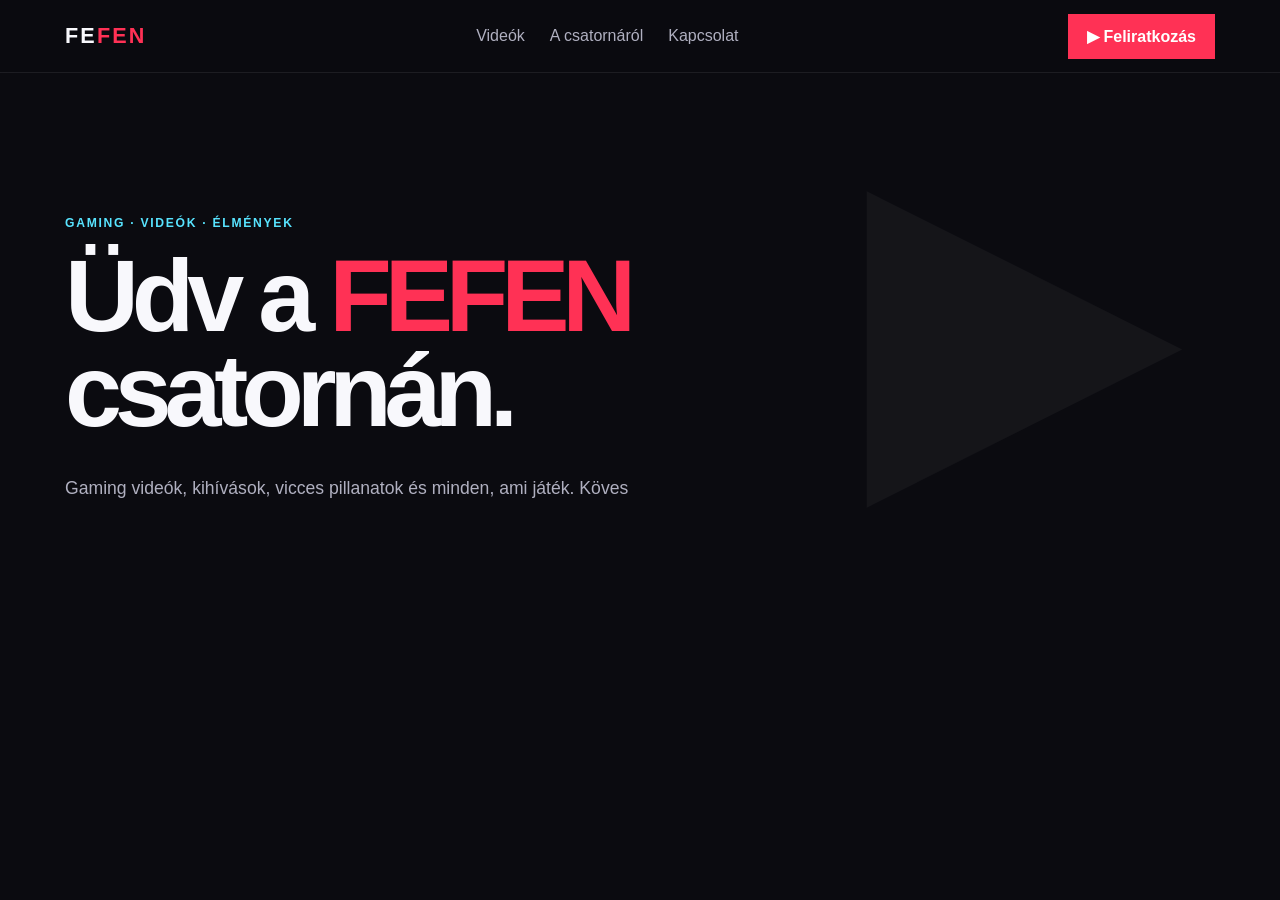
==== index.html @ 71ffd77b "Update index.html" ====
<!doctype html>
<html lang="hu">
<head>
  <meta charset="utf-8">
  <meta name="viewport" content="width=device-width, initial-scale=1">
  <title>FEFEX | Gaming csatorna</title>

  <style>
    :root {
      --bg: #0b0b10;
      --card: #15151e;
      --white: #f8f8fc;
      --muted: #b0b0c0;
      --red: #ff3155;
      --cyan: #58e4ff;
    }

    * { box-sizing: border-box; }
    html { scroll-behavior: smooth; }

    body {
      margin: 0;
      background: var(--bg);
      color: var(--white);
      font-family: Arial, Helvetica, sans-serif;
    }

    a {
      color: inherit;
      text-decoration: none;
    }

    .wrap {
      width: min(1150px, calc(100% - 40px));
      margin: auto;
    }

    header {
      position: sticky;
      top: 0;
      z-index: 10;
      background: rgba(11, 11, 16, 0.9);
      backdrop-filter: blur(12px);
      border-bottom: 1px solid rgba(255,255,255,.08);
    }

    .nav {
      height: 72px;
      display: flex;
      align-items: center;
      justify-content: space-between;
      gap: 25px;
    }

    .logo {
      font-size: 1.35rem;
      font-weight: 900;
      letter-spacing: .1em;
    }

    .logo span { color: var(--red); }

    nav {
      display: flex;
      gap: 25px;
      color: var(--muted);
    }

    nav a:hover { color: white; }

    .btn {
      display: inline-flex;
      justify-content: center;
      align-items: center;
      gap: 8px;
      padding: 12px 18px;
      background: var(--red);
      border: 1px solid var(--red);
      color: white;
      font-weight: bold;
      transition: .2s;
    }

    .btn:hover {
      transform: translateY(-2px);
      background: #ff5975;
    }

    .btn.outline {
      background: transparent;
      border-color: rgba(255,255,255,.25);
    }

    .btn.outline:hover { border-color: var(--cyan); }

    .hero {
      min-height: 590px;
      display: grid;
      align-content: center;
      position: relative;
      overflow: hidden;
    }

    .hero::before {
      content: "▶";
      position: absolute;
      right: 5%;
      top: 5%;
      color: rgba(255,255,255,.04);
      font-size: min(35vw, 380px);
      font-weight: bold;
      z-index: -1;
    }

    .tag {
      color: var(--cyan);
      font-weight: bold;
      font-size: .76rem;
      letter-spacing: .14em;
      text-transform: uppercase;
    }

    h1 {
      max-width: 800px;
      margin: 18px 0;
      font-size: clamp(3.2rem, 8vw, 6.5rem);
      line-height: .93;
      letter-spacing: -.07em;
    }

    h1 span { color: var(--red); }

    .lead {
      max-width: 580px;
      color: var(--muted);
      font-size: 1.1rem;
      line-height: 1.6;
    }

    .actions {
      display: flex;
      flex-wrap: wrap;
      gap: 12px;
      margin-top: 28px;
    }

    .stats {
      display: flex;
      gap: 30px;
      margin-top: 55px;
      color: var(--muted);
      font-size: .85rem;
    }

    .stats b {
      display: block;
      color: white;
      font-size: 1.3rem;
    }

    section { padding: 85px 0; }

    .title-row {
      display: flex;
      align-items: end;
      justify-content: space-between;
      gap: 20px;
      margin-bottom: 28px;
    }

    h2 {
      margin: 0;
      font-size: clamp(2rem, 4vw, 3.2rem);
      letter-spacing: -.06em;
      line-height: 1;
    }

    .more {
      color: var(--cyan);
      font-weight: bold;
      white-space: nowrap;
    }

    .featured {
      display: grid;
      grid-template-columns: 1.3fr .7fr;
      background: var(--card);
      border: 1px solid rgba(255,255,255,.1);
    }

    .cover {
      min-height: 330px;
      display: grid;
      place-items: center;
      background: linear-gradient(135deg, #153b56, #48205b 55%, #df3458);
    }

    .play {
      width: 78px;
      height: 78px;
      display: grid;
      place-items: center;
      border-radius: 50%;
      background: var(--red);
      font-size: 1.4rem;
      padding-left: 4px;
      box-shadow: 0 0 35px rgba(255,49,85,.7);
    }

    .featured-text {
      padding: 45px;
      display: flex;
      flex-direction: column;
      justify-content: center;
    }

    .episode {
      color: var(--cyan);
      font-size: .75rem;
      font-weight: bold;
      letter-spacing: .12em;
      text-transform: uppercase;
    }

    .featured h3 {
      margin: 12px 0;
      font-size: 2rem;
      line-height: 1.1;
    }

    .featured p {
      color: var(--muted);
      margin: 0 0 24px;
      line-height: 1.6;
    }

    .videos {
      display: grid;
      grid-template-columns: repeat(3, 1fr);
      gap: 18px;
    }

    .video {
      transition: .2s;
    }

    .video:hover {
      transform: translateY(-5px);
    }

    .thumb {
      height: 180px;
      display: grid;
      place-items: center;
      position: relative;
      font-size: 1.5rem;
      background: linear-gradient(135deg, #008fa5, #283a89 55%, #0a1123);
    }

    .thumb.two {
      background: linear-gradient(135deg, #ef9f18, #c43e35 55%, #37112c);
    }

    .thumb.three {
      background: linear-gradient(135deg, #6c44c7, #e14e9a 55%, #f1ab45);
    }

    .duration {
      position: absolute;
      right: 9px;
      bottom: 9px;
      padding: 3px 6px;
      background: rgba(0,0,0,.8);
      font-size: .75rem;
      font-weight: bold;
    }

    .video h3 {
      margin: 12px 0 4px;
      font-size: 1.05rem;
      line-height: 1.3;
    }

    .video p {
      margin: 0;
      color: var(--muted);
      font-size: .85rem;
    }

    .about {
      display: grid;
      grid-template-columns: 1fr 1fr;
      gap: 50px;
      align-items: center;
      padding: 70px;
      background: linear-gradient(120deg, #171723, #21182c);
      border: 1px solid rgba(255,255,255,.1);
    }

    .about p {
      color: var(--muted);
      font-size: 1.05rem;
      line-height: 1.7;
    }

    .socials {
      display: flex;
      flex-wrap: wrap;
      gap: 10px;
      margin-top: 20px;
    }

    .social {
      padding: 10px 13px;
      border: 1px solid rgba(255,255,255,.2);
      font-weight: bold;
      font-size: .9rem;
    }

    .social:hover {
      border-color: var(--cyan);
      color: var(--cyan);
    }

    footer {
      padding: 25px 0;
      color: var(--muted);
      border-top: 1px solid rgba(255,255,255,.08);
      font-size: .85rem;
    }

    .foot {
      display: flex;
      justify-content: space-between;
    }

    @media (max-width: 720px) {
      .wrap { width: min(100% - 30px, 1150px); }
      nav { display: none; }
      .featured, .about { grid-template-columns: 1fr; }
      .videos { grid-template-columns: 1fr; }
      .about { padding: 30px; gap: 25px; }
      .featured-text { padding: 28px; }
      .cover { min-height: 230px; }
      .thumb { height: 210px; }
      .stats { gap: 17px; }
      .foot { flex-direction: column; gap: 8px; }
    }
  </style>
</head>

<body>
  <header>
    <div class="wrap nav">
      <a class="logo" href="#">FE<span>FEN</span></a>

      <nav>
        <a href="#videok">Videók</a>
        <a href="#rolam">A csatornáról</a>
        <a href="#kapcsolat">Kapcsolat</a>
      </nav>

      <a class="btn" href="IDE_JÖN_A_YOUTUBE_LINKED" target="_blank">
        ▶ Feliratkozás
      </a>
    </div>
  </header>

  <main>
    <section class="wrap hero">
      <div class="tag">Gaming · Videók · Élmények</div>

      <h1>Üdv a <span>FEFEN</span> csatornán.</h1>

      <p class="lead">
        Gaming videók, kihívások, vicces pillanatok és minden, ami játék.
        Köves
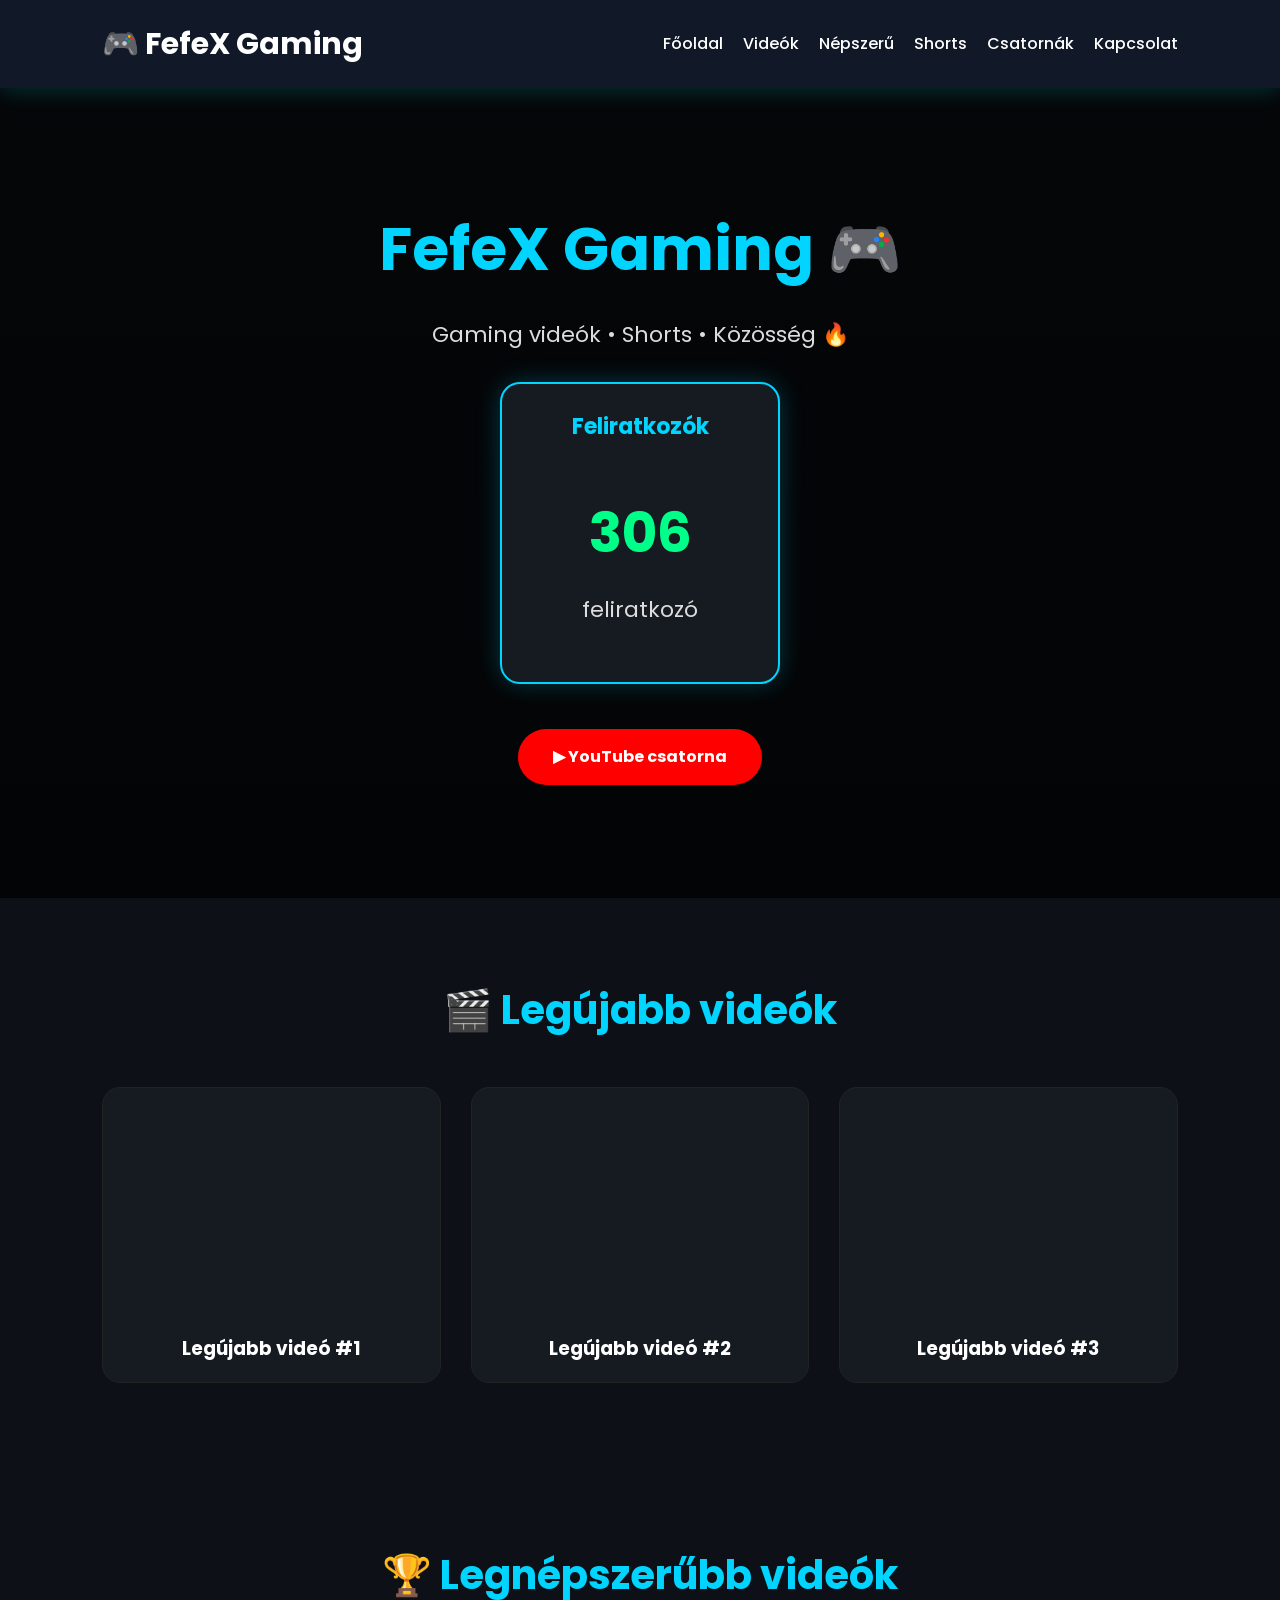
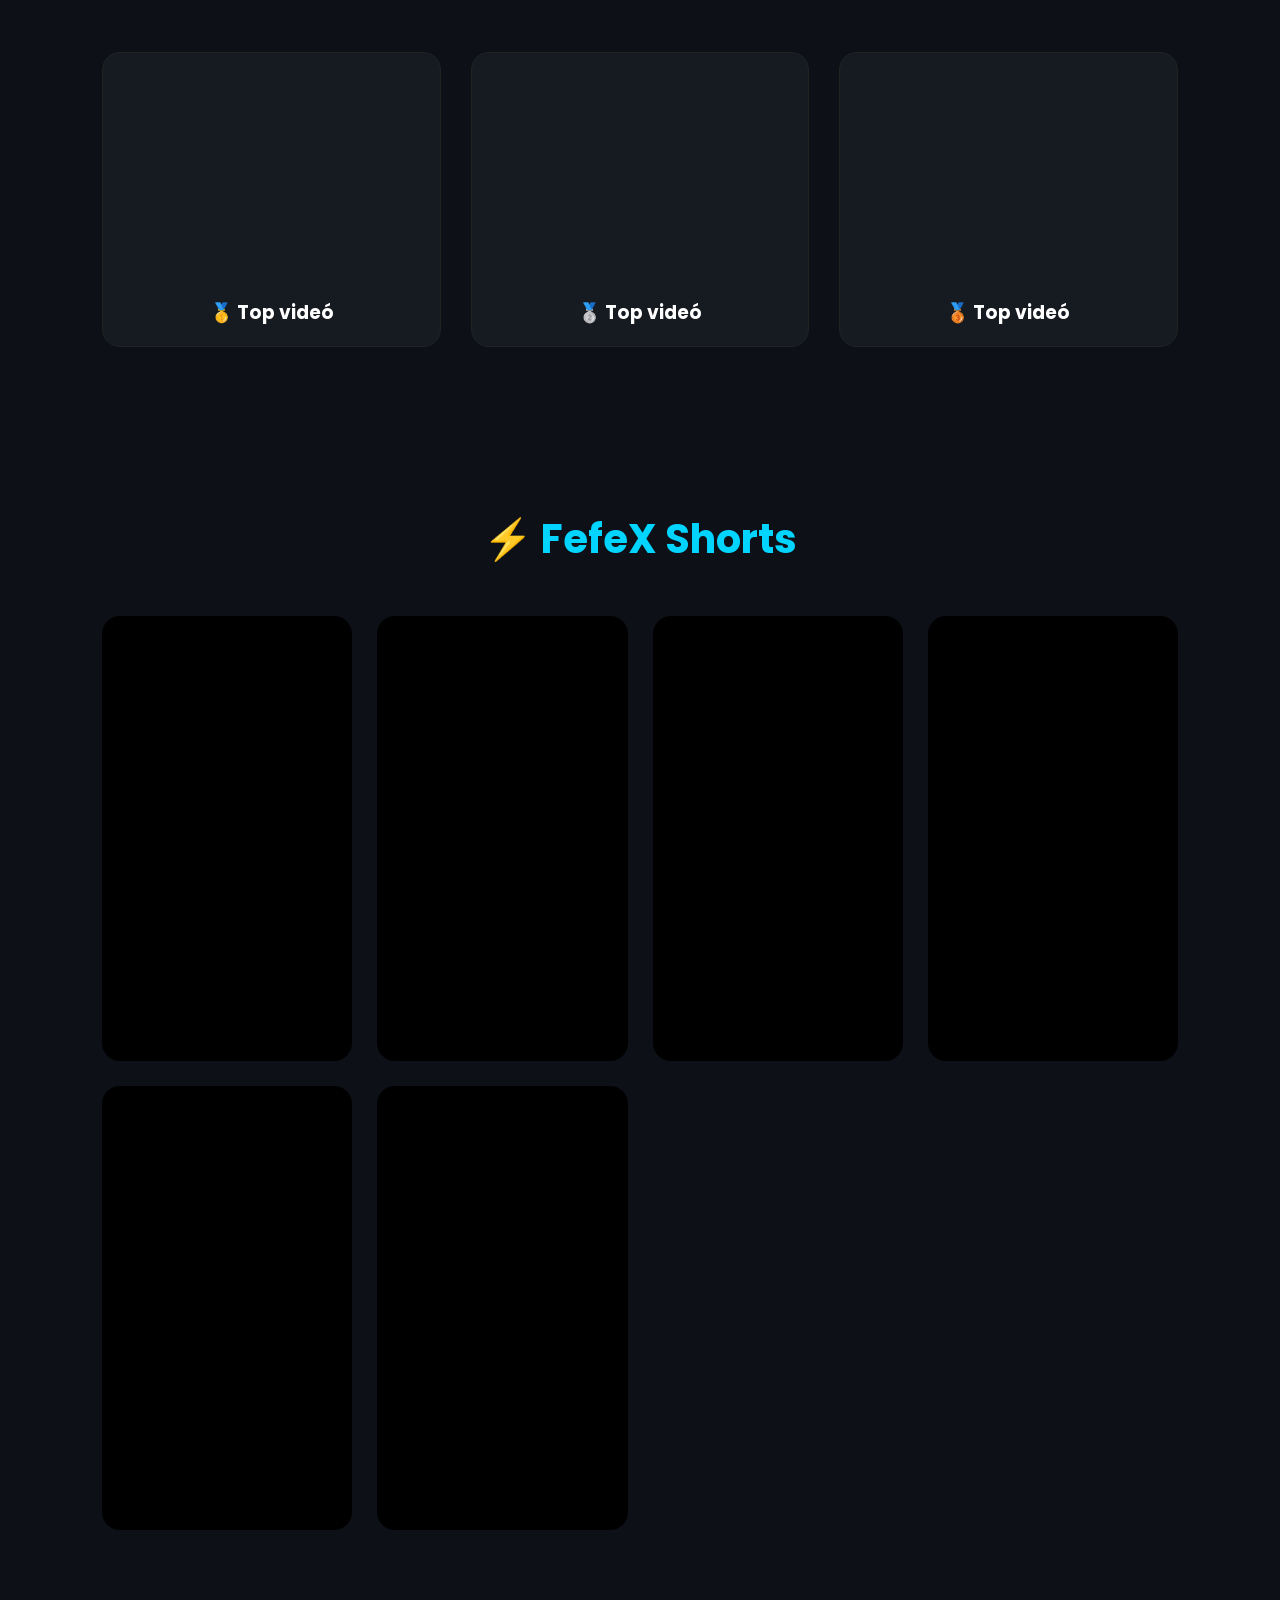
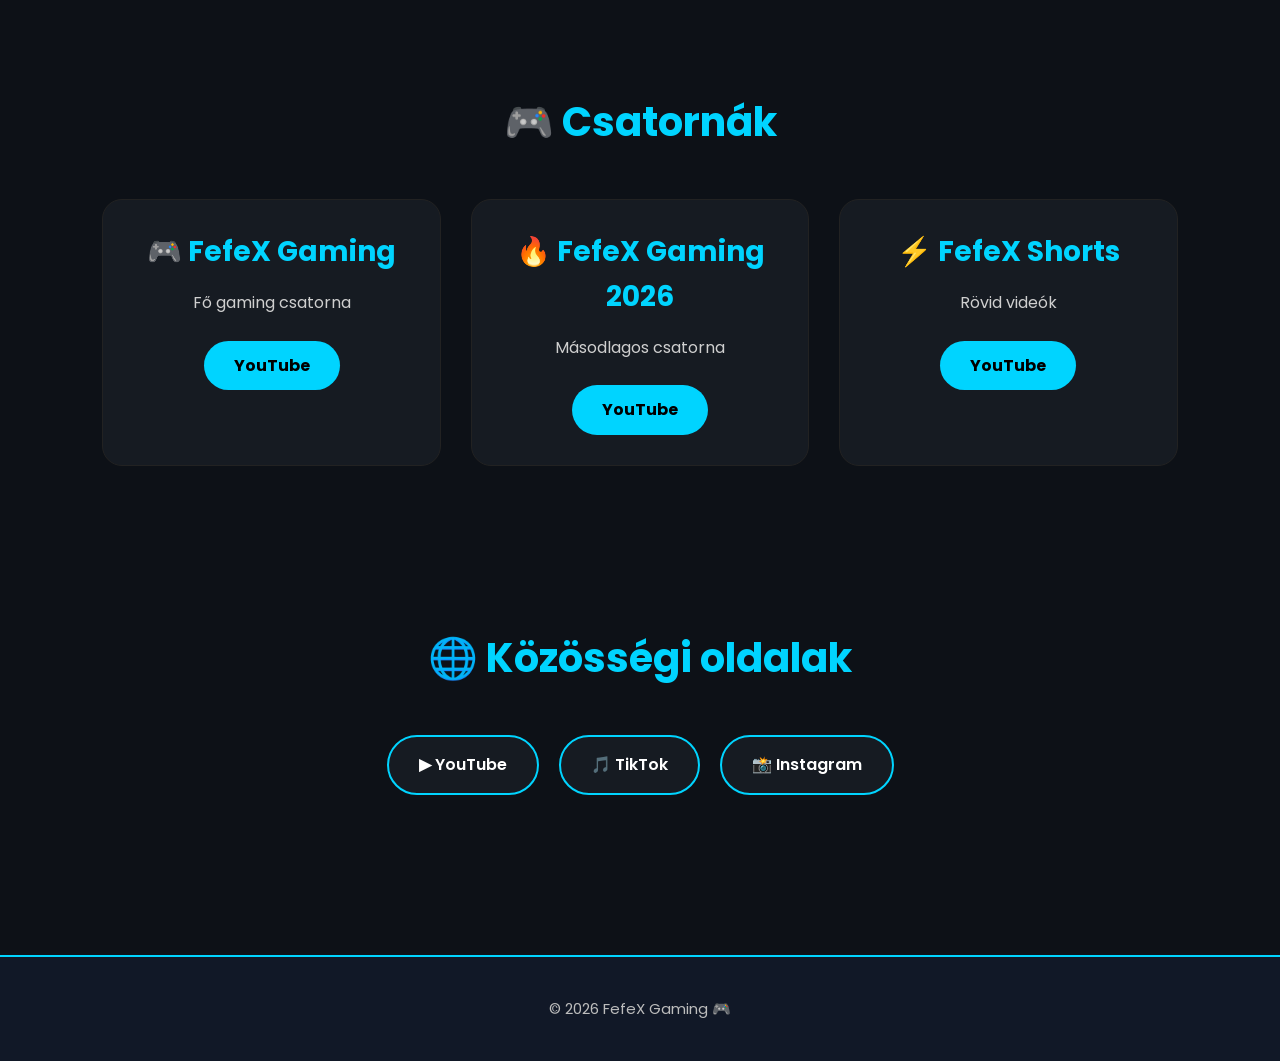
==== commit 3656a228: "Update index.html" ====
--- a/index.html
+++ b/index.html
@@ -1,377 +1,359 @@
-<!doctype html>
+<!DOCTYPE html>
 <html lang="hu">
+
 <head>
-  <meta charset="utf-8">
-  <meta name="viewport" content="width=device-width, initial-scale=1">
-  <title>FEFEX | Gaming csatorna</title>
-
-  <style>
-    :root {
-      --bg: #0b0b10;
-      --card: #15151e;
-      --white: #f8f8fc;
-      --muted: #b0b0c0;
-      --red: #ff3155;
-      --cyan: #58e4ff;
-    }
-
-    * { box-sizing: border-box; }
-    html { scroll-behavior: smooth; }
-
-    body {
-      margin: 0;
-      background: var(--bg);
-      color: var(--white);
-      font-family: Arial, Helvetica, sans-serif;
-    }
-
-    a {
-      color: inherit;
-      text-decoration: none;
-    }
-
-    .wrap {
-      width: min(1150px, calc(100% - 40px));
-      margin: auto;
-    }
-
-    header {
-      position: sticky;
-      top: 0;
-      z-index: 10;
-      background: rgba(11, 11, 16, 0.9);
-      backdrop-filter: blur(12px);
-      border-bottom: 1px solid rgba(255,255,255,.08);
-    }
-
-    .nav {
-      height: 72px;
-      display: flex;
-      align-items: center;
-      justify-content: space-between;
-      gap: 25px;
-    }
-
-    .logo {
-      font-size: 1.35rem;
-      font-weight: 900;
-      letter-spacing: .1em;
-    }
-
-    .logo span { color: var(--red); }
-
-    nav {
-      display: flex;
-      gap: 25px;
-      color: var(--muted);
-    }
-
-    nav a:hover { color: white; }
-
-    .btn {
-      display: inline-flex;
-      justify-content: center;
-      align-items: center;
-      gap: 8px;
-      padding: 12px 18px;
-      background: var(--red);
-      border: 1px solid var(--red);
-      color: white;
-      font-weight: bold;
-      transition: .2s;
-    }
-
-    .btn:hover {
-      transform: translateY(-2px);
-      background: #ff5975;
-    }
-
-    .btn.outline {
-      background: transparent;
-      border-color: rgba(255,255,255,.25);
-    }
-
-    .btn.outline:hover { border-color: var(--cyan); }
-
-    .hero {
-      min-height: 590px;
-      display: grid;
-      align-content: center;
-      position: relative;
-      overflow: hidden;
-    }
-
-    .hero::before {
-      content: "▶";
-      position: absolute;
-      right: 5%;
-      top: 5%;
-      color: rgba(255,255,255,.04);
-      font-size: min(35vw, 380px);
-      font-weight: bold;
-      z-index: -1;
-    }
-
-    .tag {
-      color: var(--cyan);
-      font-weight: bold;
-      font-size: .76rem;
-      letter-spacing: .14em;
-      text-transform: uppercase;
-    }
-
-    h1 {
-      max-width: 800px;
-      margin: 18px 0;
-      font-size: clamp(3.2rem, 8vw, 6.5rem);
-      line-height: .93;
-      letter-spacing: -.07em;
-    }
-
-    h1 span { color: var(--red); }
-
-    .lead {
-      max-width: 580px;
-      color: var(--muted);
-      font-size: 1.1rem;
-      line-height: 1.6;
-    }
-
-    .actions {
-      display: flex;
-      flex-wrap: wrap;
-      gap: 12px;
-      margin-top: 28px;
-    }
-
-    .stats {
-      display: flex;
-      gap: 30px;
-      margin-top: 55px;
-      color: var(--muted);
-      font-size: .85rem;
-    }
-
-    .stats b {
-      display: block;
-      color: white;
-      font-size: 1.3rem;
-    }
-
-    section { padding: 85px 0; }
-
-    .title-row {
-      display: flex;
-      align-items: end;
-      justify-content: space-between;
-      gap: 20px;
-      margin-bottom: 28px;
-    }
-
-    h2 {
-      margin: 0;
-      font-size: clamp(2rem, 4vw, 3.2rem);
-      letter-spacing: -.06em;
-      line-height: 1;
-    }
-
-    .more {
-      color: var(--cyan);
-      font-weight: bold;
-      white-space: nowrap;
-    }
-
-    .featured {
-      display: grid;
-      grid-template-columns: 1.3fr .7fr;
-      background: var(--card);
-      border: 1px solid rgba(255,255,255,.1);
-    }
-
-    .cover {
-      min-height: 330px;
-      display: grid;
-      place-items: center;
-      background: linear-gradient(135deg, #153b56, #48205b 55%, #df3458);
-    }
-
-    .play {
-      width: 78px;
-      height: 78px;
-      display: grid;
-      place-items: center;
-      border-radius: 50%;
-      background: var(--red);
-      font-size: 1.4rem;
-      padding-left: 4px;
-      box-shadow: 0 0 35px rgba(255,49,85,.7);
-    }
-
-    .featured-text {
-      padding: 45px;
-      display: flex;
-      flex-direction: column;
-      justify-content: center;
-    }
-
-    .episode {
-      color: var(--cyan);
-      font-size: .75rem;
-      font-weight: bold;
-      letter-spacing: .12em;
-      text-transform: uppercase;
-    }
-
-    .featured h3 {
-      margin: 12px 0;
-      font-size: 2rem;
-      line-height: 1.1;
-    }
-
-    .featured p {
-      color: var(--muted);
-      margin: 0 0 24px;
-      line-height: 1.6;
-    }
-
-    .videos {
-      display: grid;
-      grid-template-columns: repeat(3, 1fr);
-      gap: 18px;
-    }
-
-    .video {
-      transition: .2s;
-    }
-
-    .video:hover {
-      transform: translateY(-5px);
-    }
-
-    .thumb {
-      height: 180px;
-      display: grid;
-      place-items: center;
-      position: relative;
-      font-size: 1.5rem;
-      background: linear-gradient(135deg, #008fa5, #283a89 55%, #0a1123);
-    }
-
-    .thumb.two {
-      background: linear-gradient(135deg, #ef9f18, #c43e35 55%, #37112c);
-    }
-
-    .thumb.three {
-      background: linear-gradient(135deg, #6c44c7, #e14e9a 55%, #f1ab45);
-    }
-
-    .duration {
-      position: absolute;
-      right: 9px;
-      bottom: 9px;
-      padding: 3px 6px;
-      background: rgba(0,0,0,.8);
-      font-size: .75rem;
-      font-weight: bold;
-    }
-
-    .video h3 {
-      margin: 12px 0 4px;
-      font-size: 1.05rem;
-      line-height: 1.3;
-    }
-
-    .video p {
-      margin: 0;
-      color: var(--muted);
-      font-size: .85rem;
-    }
-
-    .about {
-      display: grid;
-      grid-template-columns: 1fr 1fr;
-      gap: 50px;
-      align-items: center;
-      padding: 70px;
-      background: linear-gradient(120deg, #171723, #21182c);
-      border: 1px solid rgba(255,255,255,.1);
-    }
-
-    .about p {
-      color: var(--muted);
-      font-size: 1.05rem;
-      line-height: 1.7;
-    }
-
-    .socials {
-      display: flex;
-      flex-wrap: wrap;
-      gap: 10px;
-      margin-top: 20px;
-    }
-
-    .social {
-      padding: 10px 13px;
-      border: 1px solid rgba(255,255,255,.2);
-      font-weight: bold;
-      font-size: .9rem;
-    }
-
-    .social:hover {
-      border-color: var(--cyan);
-      color: var(--cyan);
-    }
-
-    footer {
-      padding: 25px 0;
-      color: var(--muted);
-      border-top: 1px solid rgba(255,255,255,.08);
-      font-size: .85rem;
-    }
-
-    .foot {
-      display: flex;
-      justify-content: space-between;
-    }
-
-    @media (max-width: 720px) {
-      .wrap { width: min(100% - 30px, 1150px); }
-      nav { display: none; }
-      .featured, .about { grid-template-columns: 1fr; }
-      .videos { grid-template-columns: 1fr; }
-      .about { padding: 30px; gap: 25px; }
-      .featured-text { padding: 28px; }
-      .cover { min-height: 230px; }
-      .thumb { height: 210px; }
-      .stats { gap: 17px; }
-      .foot { flex-direction: column; gap: 8px; }
-    }
-  </style>
+
+<meta charset="UTF-8">
+<meta name="viewport" content="width=device-width, initial-scale=1.0">
+
+<title>FefeX Gaming 🎮</title>
+
+<link rel="stylesheet" href="style.css">
+
+<link href="https://fonts.googleapis.com/css2?family=Poppins:wght@300;500;700&display=swap" rel="stylesheet">
+
 </head>
 
+
 <body>
-  <header>
-    <div class="wrap nav">
-      <a class="logo" href="#">FE<span>FEN</span></a>
-
-      <nav>
-        <a href="#videok">Videók</a>
-        <a href="#rolam">A csatornáról</a>
-        <a href="#kapcsolat">Kapcsolat</a>
-      </nav>
-
-      <a class="btn" href="IDE_JÖN_A_YOUTUBE_LINKED" target="_blank">
-        ▶ Feliratkozás
-      </a>
-    </div>
-  </header>
-
-  <main>
-    <section class="wrap hero">
-      <div class="tag">Gaming · Videók · Élmények</div>
-
-      <h1>Üdv a <span>FEFEN</span> csatornán.</h1>
-
-      <p class="lead">
-        Gaming videók, kihívások, vicces pillanatok és minden, ami játék.
-        Köves
+
+
+<header>
+
+<div class="logo">
+🎮 <span>FefeX Gaming</span>
+</div>
+
+
+<nav>
+<a href="#home">Főoldal</a>
+<a href="#latest">Videók</a>
+<a href="#popular">Népszerű</a>
+<a href="#shorts">Shorts</a>
+<a href="#channels">Csatornák</a>
+<a href="#social">Kapcsolat</a>
+</nav>
+
+
+</header>
+
+
+
+
+
+<section class="hero" id="home">
+
+
+<div class="hero-text">
+
+
+<h1>
+FefeX Gaming 🎮
+</h1>
+
+
+<p>
+Gaming videók • Shorts • Közösség 🔥
+</p>
+
+
+
+<div class="subscriber-box">
+
+<h2>Feliratkozók</h2>
+
+<div id="subs">
+306
+</div>
+
+<p>feliratkozó</p>
+
+</div>
+
+
+
+
+<a class="youtube-btn"
+href="https://www.youtube.com/@IgaziFefeX"
+target="_blank">
+
+▶ YouTube csatorna
+
+</a>
+
+
+</div>
+
+
+</section>
+
+
+
+
+
+
+
+
+<section id="latest">
+
+
+<h2>🎬 Legújabb videók</h2>
+
+
+<div class="video-grid">
+
+
+
+<div class="video-card">
+
+<iframe src="https://www.youtube.com/embed/qqLNdh8GU74"></iframe>
+
+<h3>Legújabb videó #1</h3>
+
+</div>
+
+
+
+
+<div class="video-card">
+
+<iframe src="https://www.youtube.com/embed/PXT6gbVlDP0"></iframe>
+
+<h3>Legújabb videó #2</h3>
+
+</div>
+
+
+
+
+<div class="video-card">
+
+<iframe src="https://www.youtube.com/embed/x1f4SQ5ze0g"></iframe>
+
+<h3>Legújabb videó #3</h3>
+
+</div>
+
+
+
+</div>
+
+
+</section>
+
+
+
+
+
+
+
+
+<section id="popular">
+
+
+<h2>🏆 Legnépszerűbb videók</h2>
+
+
+<div class="video-grid">
+
+
+
+<div class="video-card">
+
+<iframe src="https://www.youtube.com/embed/p-7he6DOw5U"></iframe>
+
+<h3>🥇 Top videó</h3>
+
+</div>
+
+
+
+<div class="video-card">
+
+<iframe src="https://www.youtube.com/embed/x78KOXLrz4A"></iframe>
+
+<h3>🥈 Top videó</h3>
+
+</div>
+
+
+
+<div class="video-card">
+
+<iframe src="https://www.youtube.com/embed/h3MewBkPAMc"></iframe>
+
+<h3>🥉 Top videó</h3>
+
+</div>
+
+
+</div>
+
+
+</section>
+
+
+
+
+
+
+
+
+<section id="shorts">
+
+
+<h2>⚡ FefeX Shorts</h2>
+
+
+<div class="shorts-grid">
+
+
+<iframe src="https://www.youtube.com/embed/BtOW0zSklF0"></iframe>
+
+<iframe src="https://www.youtube.com/embed/3Ee7GodIiMM"></iframe>
+
+<iframe src="https://www.youtube.com/embed/OxsMJ3ml30U"></iframe>
+
+<iframe src="https://www.youtube.com/embed/rl83DnK2_Jk"></iframe>
+
+<iframe src="https://www.youtube.com/embed/vAubNtDC7rs"></iframe>
+
+<iframe src="https://www.youtube.com/embed/HcX0xgUWml0"></iframe>
+
+
+</div>
+
+
+</section>
+
+
+
+
+
+
+
+
+<section id="channels">
+
+
+<h2>🎮 Csatornák</h2>
+
+
+<div class="channel-grid">
+
+
+
+<div class="channel-card">
+
+<h3>🎮 FefeX Gaming</h3>
+
+<p>
+Fő gaming csatorna
+</p>
+
+<a href="https://www.youtube.com/@IgaziFefeX">
+YouTube
+</a>
+
+</div>
+
+
+
+
+
+<div class="channel-card">
+
+<h3>🔥 FefeX Gaming 2026</h3>
+
+<p>
+Másodlagos csatorna
+</p>
+
+<a href="https://www.youtube.com/@IgaziFefeX2026">
+YouTube
+</a>
+
+</div>
+
+
+
+
+
+<div class="channel-card">
+
+<h3>⚡ FefeX Shorts</h3>
+
+<p>
+Rövid videók
+</p>
+
+<a href="https://www.youtube.com/@FefeXShorts">
+YouTube
+</a>
+
+</div>
+
+
+
+</div>
+
+
+</section>
+
+
+
+
+
+
+
+
+<section id="social">
+
+
+<h2>🌐 Közösségi oldalak</h2>
+
+
+<div class="social-buttons">
+
+
+<a href="https://www.youtube.com/@IgaziFefeX">
+▶ YouTube
+</a>
+
+
+<a href="https://www.tiktok.com/@fefexgaming2023">
+🎵 TikTok
+</a>
+
+
+<a href="https://www.instagram.com/fefex2026_/">
+📸 Instagram
+</a>
+
+
+
+</div>
+
+
+</section>
+
+
+
+
+
+
+
+
+<footer>
+
+<p>
+© 2026 FefeX Gaming 🎮
+</p>
+
+</footer>
+
+
+<script src="script.js"></script>
+</body>
+
+</html>
--- a/style.css
+++ b/style.css
@@ -0,0 +1,482 @@
+/* =========================
+   FEFEX GAMING STYLE.CSS
+   1. RÉSZ
+========================= */
+
+*{
+    margin:0;
+    padding:0;
+    box-sizing:border-box;
+}
+
+html{
+    scroll-behavior:smooth;
+}
+
+body{
+    font-family:'Poppins',sans-serif;
+    background:#0d1117;
+    color:#fff;
+    line-height:1.6;
+}
+
+/* HEADER */
+
+header{
+    position:sticky;
+    top:0;
+    width:100%;
+    background:#111827;
+    display:flex;
+    justify-content:space-between;
+    align-items:center;
+    padding:20px 8%;
+    z-index:1000;
+    box-shadow:0 5px 20px rgba(0,255,255,.15);
+}
+
+.logo{
+    font-size:30px;
+    font-weight:700;
+    color:#00d4ff;
+}
+
+.logo span{
+    color:#fff;
+}
+
+nav{
+    display:flex;
+    gap:20px;
+}
+
+nav a{
+    color:white;
+    text-decoration:none;
+    font-weight:500;
+    transition:.3s;
+}
+
+nav a:hover{
+    color:#00d4ff;
+}
+
+/* HERO */
+
+.hero{
+    min-height:90vh;
+    display:flex;
+    justify-content:center;
+    align-items:center;
+    text-align:center;
+    padding:50px 20px;
+    background:linear-gradient(rgba(0,0,0,.65),rgba(0,0,0,.75)),
+    url("https://images.unsplash.com/photo-1542751371-adc38448a05e?auto=format&fit=crop&w=1600&q=80");
+    background-size:cover;
+    background-position:center;
+}
+
+.hero h1{
+    font-size:60px;
+    margin-bottom:20px;
+    color:#00d4ff;
+}
+
+.hero p{
+    font-size:22px;
+    color:#ddd;
+    margin-bottom:30px;
+}
+
+/* FELIRATKOZÓ DOBOZ */
+
+.subscriber-box{
+    width:280px;
+    margin:25px auto;
+    padding:25px;
+    background:#161b22;
+    border-radius:20px;
+    border:2px solid #00d4ff;
+    box-shadow:0 0 25px rgba(0,212,255,.25);
+}
+
+.subscriber-box h2{
+    font-size:22px;
+}
+
+#subs{
+    font-size:55px;
+    color:#00ff88;
+    font-weight:bold;
+    margin:15px 0;
+}
+
+.subscriber-box small{
+    color:#999;
+}
+
+/* GOMB */
+
+.youtube-btn{
+    display:inline-block;
+    margin-top:20px;
+    padding:15px 35px;
+    background:#ff0000;
+    color:white;
+    border-radius:50px;
+    text-decoration:none;
+    font-weight:bold;
+    transition:.3s;
+}
+
+.youtube-btn:hover{
+    transform:translateY(-4px);
+    box-shadow:0 10px 25px rgba(255,0,0,.35);
+}
+
+/* CÍMEK */
+
+section{
+    padding:80px 8%;
+}
+
+section h2{
+    text-align:center;
+    font-size:40px;
+    margin-bottom:45px;
+    color:#00d4ff;
+} /* =========================
+   VIDEÓK
+========================= */
+
+.video-grid{
+    display:grid;
+    grid-template-columns:repeat(auto-fit,minmax(320px,1fr));
+    gap:30px;
+}
+
+.video-card{
+    background:#161b22;
+    border-radius:18px;
+    overflow:hidden;
+    transition:.35s;
+    border:1px solid #222;
+}
+
+.video-card:hover{
+    transform:translateY(-10px);
+    box-shadow:0 15px 35px rgba(0,212,255,.35);
+}
+
+.video-card iframe{
+    width:100%;
+    height:220px;
+    border:none;
+}
+
+.video-card h3{
+    padding:18px;
+    text-align:center;
+    color:#fff;
+}
+
+
+
+/* =========================
+   SHORTS
+========================= */
+
+.shorts-grid{
+    display:grid;
+    grid-template-columns:repeat(auto-fit,minmax(220px,1fr));
+    gap:25px;
+}
+
+.shorts-grid iframe{
+    width:100%;
+    aspect-ratio:9/16;
+    border:none;
+    border-radius:18px;
+    transition:.35s;
+    background:#000;
+}
+
+.shorts-grid iframe:hover{
+    transform:scale(1.04);
+    box-shadow:0 0 30px rgba(255,0,0,.4);
+}
+
+
+
+/* =========================
+   CSATORNÁK
+========================= */
+
+.channel-grid{
+    display:grid;
+    grid-template-columns:repeat(auto-fit,minmax(280px,1fr));
+    gap:30px;
+}
+
+.channel-card{
+
+    background:#161b22;
+
+    padding:30px;
+
+    border-radius:20px;
+
+    text-align:center;
+
+    transition:.35s;
+
+    border:1px solid #222;
+
+}
+
+.channel-card:hover{
+
+    transform:translateY(-10px);
+
+    box-shadow:0 15px 35px rgba(0,212,255,.35);
+
+}
+
+.channel-card h3{
+
+    color:#00d4ff;
+
+    margin-bottom:15px;
+
+    font-size:28px;
+
+}
+
+.channel-card p{
+
+    color:#cfcfcf;
+
+    margin-bottom:25px;
+
+}
+
+.channel-card a{
+
+    display:inline-block;
+
+    padding:12px 30px;
+
+    border-radius:40px;
+
+    background:#00d4ff;
+
+    color:#000;
+
+    text-decoration:none;
+
+    font-weight:bold;
+
+    transition:.3s;
+
+}
+
+.channel-card a:hover{
+
+    background:#00ff88;
+
+    transform:scale(1.05);
+
+}
+
+
+
+/* =========================
+   KÁRTYA ANIMÁCIÓK
+========================= */
+
+.video-card,
+.channel-card,
+.shorts-grid iframe{
+
+    animation:fadeUp .8s ease;
+
+}
+
+@keyframes fadeUp{
+
+    from{
+
+        opacity:0;
+
+        transform:translateY(40px);
+
+    }
+
+    to{
+
+        opacity:1;
+
+        transform:translateY(0);
+
+    }
+
+} /* =========================
+   KÖZÖSSÉGI GOMBOK
+========================= */
+
+.social-buttons{
+    display:flex;
+    justify-content:center;
+    align-items:center;
+    flex-wrap:wrap;
+    gap:20px;
+    margin-top:30px;
+}
+
+.social-buttons a{
+    display:inline-block;
+    padding:15px 30px;
+    border-radius:50px;
+    text-decoration:none;
+    font-weight:600;
+    color:white;
+    background:#161b22;
+    border:2px solid #00d4ff;
+    transition:.3s;
+}
+
+.social-buttons a:hover{
+    background:#00d4ff;
+    color:#000;
+    transform:translateY(-5px);
+    box-shadow:0 10px 25px rgba(0,212,255,.35);
+}
+
+/* =========================
+   FOOTER
+========================= */
+
+footer{
+    background:#111827;
+    text-align:center;
+    padding:40px 20px;
+    margin-top:80px;
+    border-top:2px solid #00d4ff;
+}
+
+footer p{
+    color:#bdbdbd;
+    font-size:15px;
+}
+
+/* =========================
+   GÖRGETÉSI ANIMÁCIÓ
+========================= */
+
+html{
+    scroll-behavior:smooth;
+}
+
+/* =========================
+   KIJELÖLT SZÖVEG SZÍNE
+========================= */
+
+::selection{
+    background:#00d4ff;
+    color:#000;
+}
+
+/* =========================
+   GÖRGETŐSÁV
+========================= */
+
+::-webkit-scrollbar{
+    width:10px;
+}
+
+::-webkit-scrollbar-track{
+    background:#0d1117;
+}
+
+::-webkit-scrollbar-thumb{
+    background:#00d4ff;
+    border-radius:10px;
+}
+
+::-webkit-scrollbar-thumb:hover{
+    background:#00ff88;
+}
+
+/* =========================
+   MOBIL NÉZET
+========================= */
+
+@media (max-width:900px){
+
+header{
+    flex-direction:column;
+    gap:20px;
+}
+
+nav{
+    flex-wrap:wrap;
+    justify-content:center;
+}
+
+.hero h1{
+    font-size:42px;
+}
+
+.hero p{
+    font-size:18px;
+}
+
+section h2{
+    font-size:30px;
+}
+
+.video-grid,
+.channel-grid,
+.shorts-grid{
+    grid-template-columns:1fr;
+}
+
+.video-card iframe{
+    height:220px;
+}
+
+.social-buttons{
+    flex-direction:column;
+}
+
+.social-buttons a{
+    width:260px;
+    text-align:center;
+}
+
+}
+
+/* =========================
+   KIS KÉPERNYŐK
+========================= */
+
+@media (max-width:500px){
+
+.logo{
+    font-size:24px;
+}
+
+.hero h1{
+    font-size:34px;
+}
+
+#subs{
+    font-size:42px;
+}
+
+.youtube-btn{
+    width:100%;
+    text-align:center;
+}
+
+}
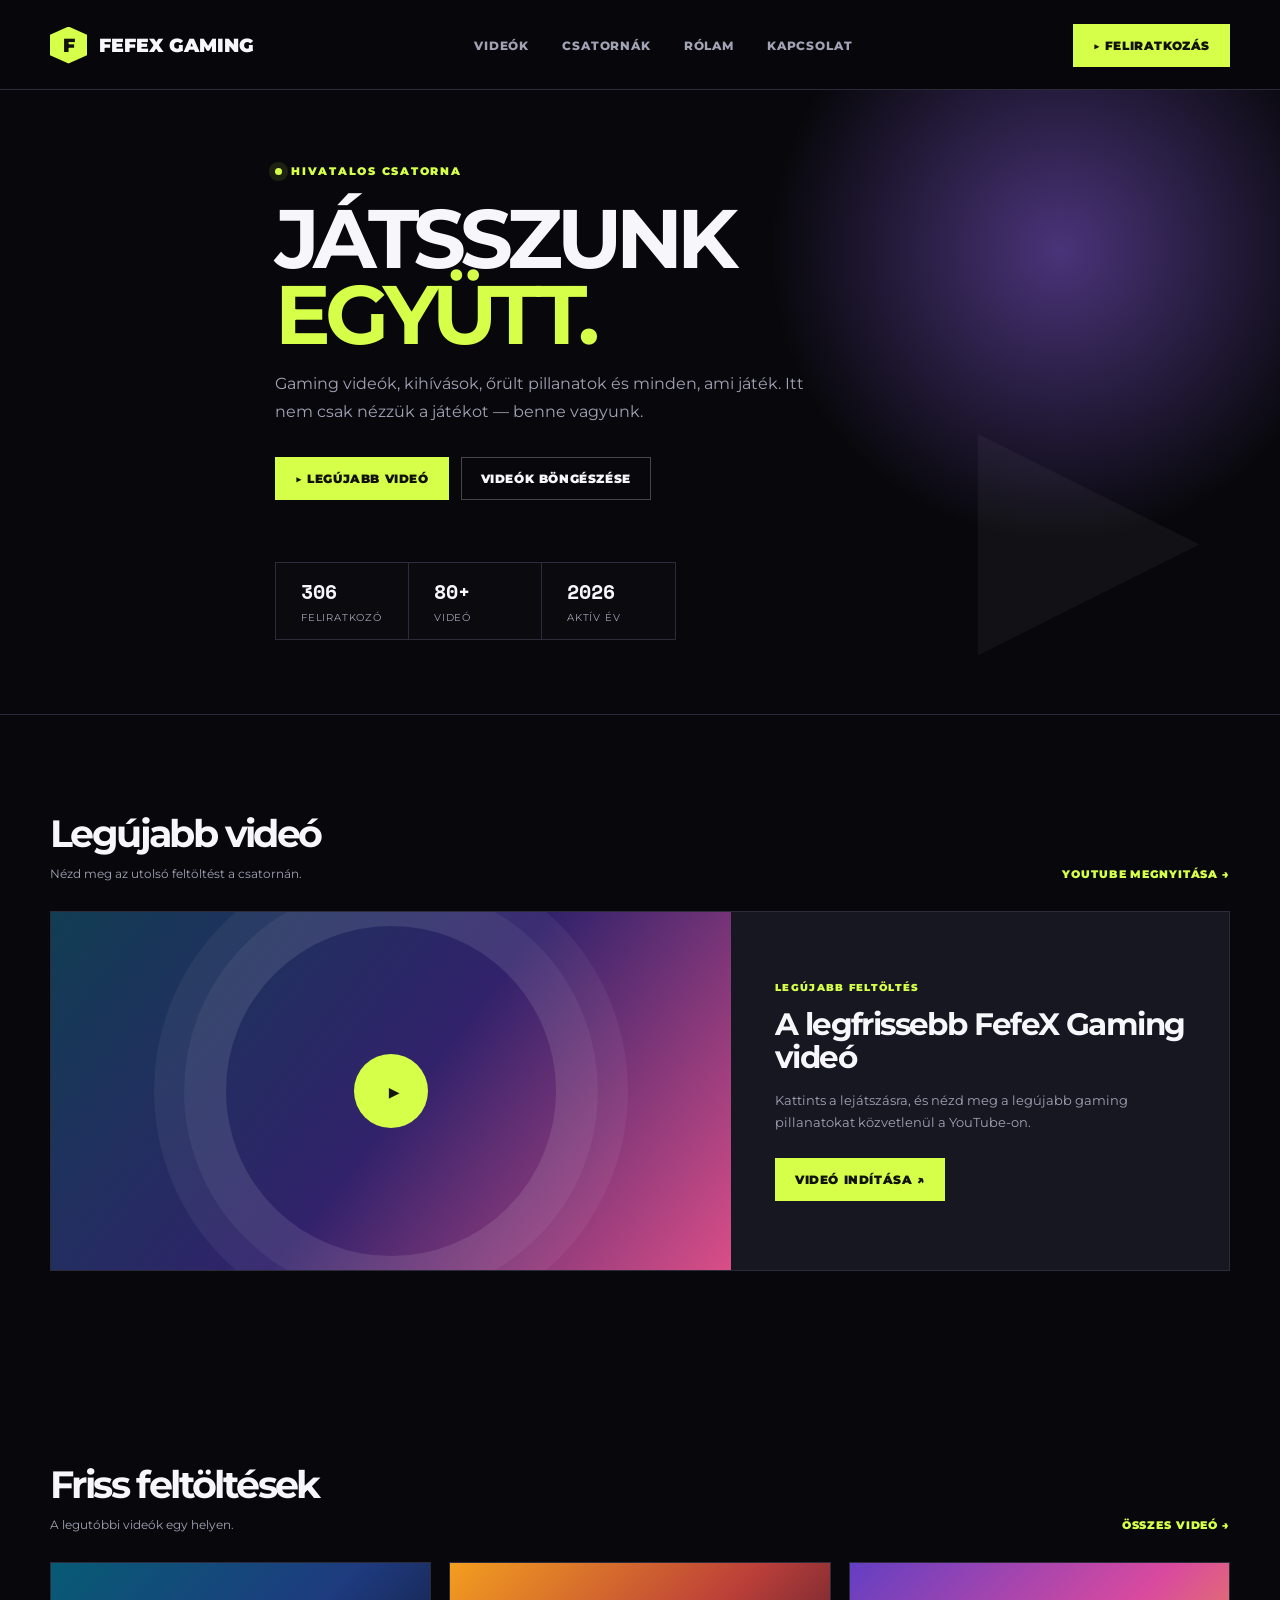
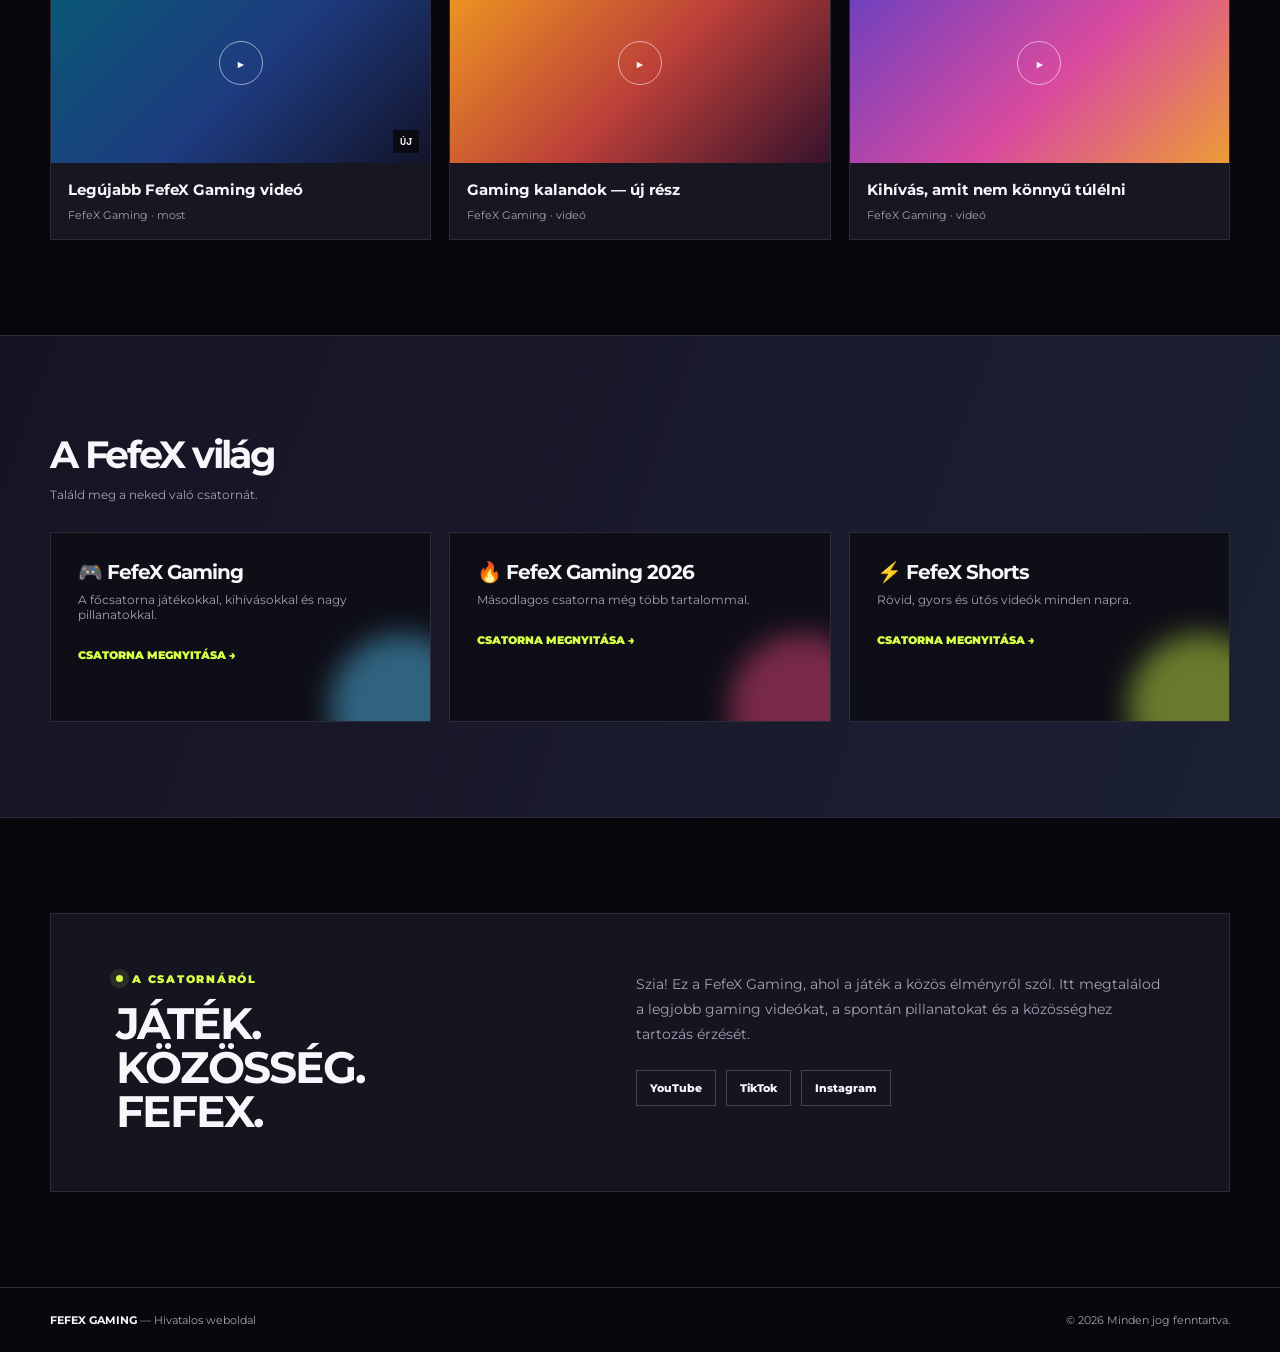
==== commit 7547a0da: "Update index.html" ====
--- a/index.html
+++ b/index.html
@@ -1,359 +1,687 @@
 <!DOCTYPE html>
 <html lang="hu">
-
 <head>
-
-<meta charset="UTF-8">
-<meta name="viewport" content="width=device-width, initial-scale=1.0">
-
-<title>FefeX Gaming 🎮</title>
-
-<link rel="stylesheet" href="style.css">
-
-<link href="https://fonts.googleapis.com/css2?family=Poppins:wght@300;500;700&display=swap" rel="stylesheet">
-
+  <meta charset="UTF-8">
+  <meta name="viewport" content="width=1280">
+  <title>FefeX Gaming — Hivatalos csatorna</title>
+
+  <link rel="preconnect" href="https://fonts.googleapis.com">
+  <link rel="preconnect" href="https://fonts.gstatic.com" crossorigin>
+  <link href="https://fonts.googleapis.com/css2?family=Montserrat:wght@500;600;700;800;900&family=Space+Mono:wght@700&display=swap" rel="stylesheet">
+
+  <style>
+    :root {
+      --black: #08080c;
+      --panel: #171722;
+      --line: #2b2b3b;
+      --white: #f7f7fb;
+      --muted: #a2a2b5;
+      --lime: #d5ff48;
+      --purple: #9a69ff;
+    }
+
+    * { box-sizing: border-box; }
+    html { scroll-behavior: smooth; }
+
+    body {
+      margin: 0;
+      background: var(--black);
+      color: var(--white);
+      font-family: Montserrat, Arial, sans-serif;
+    }
+
+    a {
+      text-decoration: none;
+      color: inherit;
+    }
+
+    .shell {
+      width: 1180px;
+      margin: auto;
+    }
+
+    header {
+      height: 90px;
+      border-bottom: 1px solid var(--line);
+      background: rgba(8, 8, 12, 0.92);
+      position: sticky;
+      top: 0;
+      z-index: 10;
+      backdrop-filter: blur(18px);
+    }
+
+    .nav {
+      height: 90px;
+      display: flex;
+      align-items: center;
+      justify-content: space-between;
+    }
+
+    .brand {
+      display: flex;
+      align-items: center;
+      gap: 12px;
+      font-size: 19px;
+      font-weight: 900;
+    }
+
+    .brand i {
+      display: grid;
+      place-items: center;
+      width: 37px;
+      height: 37px;
+      background: var(--lime);
+      color: #11130a;
+      font-style: normal;
+      clip-path: polygon(50% 0, 100% 22%, 100% 78%, 50% 100%, 0 78%, 0 22%);
+    }
+
+    nav {
+      display: flex;
+      gap: 33px;
+      color: var(--muted);
+      font-size: 12px;
+      font-weight: 800;
+      text-transform: uppercase;
+      letter-spacing: .07em;
+    }
+
+    nav a:hover { color: var(--lime); }
+
+    .subscribe,
+    .watch {
+      display: inline-flex;
+      align-items: center;
+      justify-content: center;
+      gap: 10px;
+      padding: 14px 20px;
+      background: var(--lime);
+      color: #11130a;
+      font-size: 12px;
+      font-weight: 900;
+      text-transform: uppercase;
+      letter-spacing: .05em;
+      transition: .2s;
+    }
+
+    .subscribe:hover,
+    .watch:hover {
+      transform: translateY(-3px);
+      box-shadow: 0 12px 25px rgba(213, 255, 72, .2);
+    }
+
+    .hero {
+      min-height: 625px;
+      position: relative;
+      overflow: hidden;
+      display: flex;
+      align-items: center;
+      border-bottom: 1px solid var(--line);
+    }
+
+    .hero::before {
+      content: "";
+      position: absolute;
+      width: 620px;
+      height: 620px;
+      right: -90px;
+      top: -150px;
+      border-radius: 50%;
+      background: radial-gradient(circle, rgba(154, 105, 255, .45), transparent 66%);
+    }
+
+    .hero::after {
+      content: "▶";
+      position: absolute;
+      right: 50px;
+      bottom: -100px;
+      color: rgba(255, 255, 255, .04);
+      font-size: 520px;
+      font-weight: 900;
+    }
+
+    .hero-copy {
+      position: relative;
+      z-index: 1;
+      width: 730px;
+    }
+
+    .eyebrow {
+      display: flex;
+      align-items: center;
+      gap: 9px;
+      color: var(--lime);
+      font-size: 11px;
+      font-weight: 900;
+      letter-spacing: .16em;
+      text-transform: uppercase;
+    }
+
+    .eyebrow::before {
+      content: "";
+      width: 7px;
+      height: 7px;
+      background: var(--lime);
+      border-radius: 50%;
+      box-shadow: 0 0 0 6px rgba(213, 255, 72, .1);
+    }
+
+    .hero h1 {
+      margin: 23px 0 18px;
+      font-size: 83px;
+      letter-spacing: -6px;
+      line-height: .91;
+    }
+
+    .hero h1 span { color: var(--lime); }
+
+    .hero p {
+      max-width: 560px;
+      margin: 0;
+      color: var(--muted);
+      font-size: 16px;
+      line-height: 1.7;
+    }
+
+    .hero-actions {
+      display: flex;
+      gap: 12px;
+      margin-top: 32px;
+    }
+
+    .ghost {
+      padding: 13px 19px;
+      border: 1px solid rgba(255,255,255,.25);
+      font-size: 12px;
+      font-weight: 900;
+      text-transform: uppercase;
+      letter-spacing: .05em;
+    }
+
+    .ghost:hover {
+      border-color: var(--purple);
+      color: var(--purple);
+    }
+
+    .stats {
+      display: flex;
+      margin-top: 62px;
+      border: 1px solid var(--line);
+      width: max-content;
+      background: rgba(11, 11, 17, .8);
+    }
+
+    .stat {
+      padding: 14px 25px;
+      min-width: 133px;
+      border-right: 1px solid var(--line);
+    }
+
+    .stat:last-child { border: 0; }
+
+    .stat b {
+      display: block;
+      font: 700 20px "Space Mono", monospace;
+    }
+
+    .stat span {
+      color: var(--muted);
+      font-size: 10px;
+      text-transform: uppercase;
+      letter-spacing: .08em;
+    }
+
+    .section { padding: 95px 0; }
+
+    .section-head {
+      display: flex;
+      align-items: end;
+      justify-content: space-between;
+      margin-bottom: 30px;
+    }
+
+    .section h2 {
+      margin: 0;
+      font-size: 38px;
+      letter-spacing: -2.6px;
+    }
+
+    .section-sub {
+      color: var(--muted);
+      font-size: 12px;
+      margin: 9px 0 0;
+    }
+
+    .more {
+      color: var(--lime);
+      font-size: 11px;
+      font-weight: 900;
+      text-transform: uppercase;
+      letter-spacing: .08em;
+    }
+
+    .featured {
+      display: grid;
+      grid-template-columns: 680px 1fr;
+      min-height: 360px;
+      border: 1px solid var(--line);
+      background: var(--panel);
+    }
+
+    .feature-art {
+      display: grid;
+      place-items: center;
+      position: relative;
+      overflow: hidden;
+      background: linear-gradient(128deg, #113d53, #31226b 52%, #da4e88);
+    }
+
+    .feature-art::before {
+      content: "";
+      position: absolute;
+      width: 330px;
+      height: 330px;
+      border-radius: 50%;
+      border: 42px solid rgba(255,255,255,.1);
+      box-shadow: 0 0 0 30px rgba(255,255,255,.05);
+    }
+
+    .play {
+      position: relative;
+      display: grid;
+      place-items: center;
+      width: 74px;
+      height: 74px;
+      background: var(--lime);
+      border-radius: 50%;
+      color: #15170a;
+      font-size: 25px;
+      padding-left: 5px;
+    }
+
+    .feature-info {
+      padding: 48px 44px;
+      display: flex;
+      flex-direction: column;
+      justify-content: center;
+    }
+
+    .meta {
+      color: var(--lime);
+      font-size: 10px;
+      font-weight: 900;
+      letter-spacing: .13em;
+      text-transform: uppercase;
+    }
+
+    .feature-info h3 {
+      margin: 14px 0;
+      font-size: 31px;
+      line-height: 1.08;
+      letter-spacing: -1.6px;
+    }
+
+    .feature-info p {
+      margin: 0 0 25px;
+      color: var(--muted);
+      font-size: 13px;
+      line-height: 1.7;
+    }
+
+    .feature-info .watch { align-self: start; }
+
+    .videos {
+      display: grid;
+      grid-template-columns: repeat(3, 1fr);
+      gap: 18px;
+    }
+
+    .card {
+      background: var(--panel);
+      border: 1px solid var(--line);
+      transition: .25s;
+    }
+
+    .card:hover {
+      transform: translateY(-7px);
+      border-color: var(--lime);
+    }
+
+    .thumb {
+      height: 200px;
+      display: grid;
+      place-items: center;
+      position: relative;
+      background: var(--gradient);
+      font-size: 22px;
+    }
+
+    .thumb b {
+      display: grid;
+      place-items: center;
+      width: 44px;
+      height: 44px;
+      border: 1px solid rgba(255,255,255,.55);
+      border-radius: 50%;
+      font-size: 15px;
+    }
+
+    .time {
+      position: absolute;
+      right: 11px;
+      bottom: 10px;
+      background: rgba(8,8,12,.85);
+      padding: 4px 7px;
+      font: 700 10px "Space Mono", monospace;
+    }
+
+    .card-copy { padding: 17px; }
+
+    .card h3 {
+      margin: 0 0 8px;
+      font-size: 15px;
+      line-height: 1.3;
+    }
+
+    .card p {
+      margin: 0;
+      color: var(--muted);
+      font-size: 11px;
+    }
+
+    .strip {
+      background: linear-gradient(110deg, #171323, #1b2034);
+      border-top: 1px solid var(--line);
+      border-bottom: 1px solid var(--line);
+    }
+
+    .channel-grid {
+      display: grid;
+      grid-template-columns: repeat(3, 1fr);
+      gap: 18px;
+    }
+
+    .channel {
+      min-height: 190px;
+      padding: 27px;
+      background: #0e0e16;
+      border: 1px solid var(--line);
+      position: relative;
+      overflow: hidden;
+    }
+
+    .channel::before {
+      content: "";
+      position: absolute;
+      right: -45px;
+      bottom: -58px;
+      width: 145px;
+      height: 145px;
+      border-radius: 50%;
+      background: var(--accent);
+      filter: blur(14px);
+      opacity: .45;
+    }
+
+    .channel h3,
+    .channel p,
+    .channel a { position: relative; }
+
+    .channel h3 {
+      margin: 0 0 8px;
+      font-size: 20px;
+      letter-spacing: -1px;
+    }
+
+    .channel p {
+      margin: 0 0 22px;
+      color: var(--muted);
+      font-size: 12px;
+    }
+
+    .channel a {
+      color: var(--lime);
+      font-size: 11px;
+      font-weight: 900;
+      text-transform: uppercase;
+    }
+
+    .about {
+      padding: 58px 65px;
+      display: grid;
+      grid-template-columns: 1fr 1.2fr;
+      gap: 80px;
+      background: #15151f;
+      border: 1px solid var(--line);
+    }
+
+    .about h2 {
+      margin: 15px 0 0;
+      font-size: 44px;
+      line-height: 1;
+      letter-spacing: -2px;
+    }
+
+    .about p {
+      margin: 0;
+      color: var(--muted);
+      font-size: 14px;
+      line-height: 1.8;
+    }
+
+    .socials {
+      display: flex;
+      gap: 10px;
+      margin-top: 23px;
+    }
+
+    .socials a {
+      padding: 10px 13px;
+      border: 1px solid rgba(255,255,255,.2);
+      font-size: 11px;
+      font-weight: 800;
+    }
+
+    .socials a:hover {
+      color: var(--lime);
+      border-color: var(--lime);
+    }
+
+    footer {
+      padding: 25px 0;
+      border-top: 1px solid var(--line);
+      color: var(--muted);
+      font-size: 11px;
+    }
+
+    .foot {
+      display: flex;
+      justify-content: space-between;
+    }
+
+    .foot strong { color: var(--white); }
+  </style>
 </head>
 
-
 <body>
-
-
-<header>
-
-<div class="logo">
-🎮 <span>FefeX Gaming</span>
-</div>
-
-
-<nav>
-<a href="#home">Főoldal</a>
-<a href="#latest">Videók</a>
-<a href="#popular">Népszerű</a>
-<a href="#shorts">Shorts</a>
-<a href="#channels">Csatornák</a>
-<a href="#social">Kapcsolat</a>
-</nav>
-
-
-</header>
-
-
-
-
-
-<section class="hero" id="home">
-
-
-<div class="hero-text">
-
-
-<h1>
-FefeX Gaming 🎮
-</h1>
-
-
-<p>
-Gaming videók • Shorts • Közösség 🔥
-</p>
-
-
-
-<div class="subscriber-box">
-
-<h2>Feliratkozók</h2>
-
-<div id="subs">
-306
-</div>
-
-<p>feliratkozó</p>
-
-</div>
-
-
-
-
-<a class="youtube-btn"
-href="https://www.youtube.com/@IgaziFefeX"
-target="_blank">
-
-▶ YouTube csatorna
-
-</a>
-
-
-</div>
-
-
-</section>
-
-
-
-
-
-
-
-
-<section id="latest">
-
-
-<h2>🎬 Legújabb videók</h2>
-
-
-<div class="video-grid">
-
-
-
-<div class="video-card">
-
-<iframe src="https://www.youtube.com/embed/qqLNdh8GU74"></iframe>
-
-<h3>Legújabb videó #1</h3>
-
-</div>
-
-
-
-
-<div class="video-card">
-
-<iframe src="https://www.youtube.com/embed/PXT6gbVlDP0"></iframe>
-
-<h3>Legújabb videó #2</h3>
-
-</div>
-
-
-
-
-<div class="video-card">
-
-<iframe src="https://www.youtube.com/embed/x1f4SQ5ze0g"></iframe>
-
-<h3>Legújabb videó #3</h3>
-
-</div>
-
-
-
-</div>
-
-
-</section>
-
-
-
-
-
-
-
-
-<section id="popular">
-
-
-<h2>🏆 Legnépszerűbb videók</h2>
-
-
-<div class="video-grid">
-
-
-
-<div class="video-card">
-
-<iframe src="https://www.youtube.com/embed/p-7he6DOw5U"></iframe>
-
-<h3>🥇 Top videó</h3>
-
-</div>
-
-
-
-<div class="video-card">
-
-<iframe src="https://www.youtube.com/embed/x78KOXLrz4A"></iframe>
-
-<h3>🥈 Top videó</h3>
-
-</div>
-
-
-
-<div class="video-card">
-
-<iframe src="https://www.youtube.com/embed/h3MewBkPAMc"></iframe>
-
-<h3>🥉 Top videó</h3>
-
-</div>
-
-
-</div>
-
-
-</section>
-
-
-
-
-
-
-
-
-<section id="shorts">
-
-
-<h2>⚡ FefeX Shorts</h2>
-
-
-<div class="shorts-grid">
-
-
-<iframe src="https://www.youtube.com/embed/BtOW0zSklF0"></iframe>
-
-<iframe src="https://www.youtube.com/embed/3Ee7GodIiMM"></iframe>
-
-<iframe src="https://www.youtube.com/embed/OxsMJ3ml30U"></iframe>
-
-<iframe src="https://www.youtube.com/embed/rl83DnK2_Jk"></iframe>
-
-<iframe src="https://www.youtube.com/embed/vAubNtDC7rs"></iframe>
-
-<iframe src="https://www.youtube.com/embed/HcX0xgUWml0"></iframe>
-
-
-</div>
-
-
-</section>
-
-
-
-
-
-
-
-
-<section id="channels">
-
-
-<h2>🎮 Csatornák</h2>
-
-
-<div class="channel-grid">
-
-
-
-<div class="channel-card">
-
-<h3>🎮 FefeX Gaming</h3>
-
-<p>
-Fő gaming csatorna
-</p>
-
-<a href="https://www.youtube.com/@IgaziFefeX">
-YouTube
-</a>
-
-</div>
-
-
-
-
-
-<div class="channel-card">
-
-<h3>🔥 FefeX Gaming 2026</h3>
-
-<p>
-Másodlagos csatorna
-</p>
-
-<a href="https://www.youtube.com/@IgaziFefeX2026">
-YouTube
-</a>
-
-</div>
-
-
-
-
-
-<div class="channel-card">
-
-<h3>⚡ FefeX Shorts</h3>
-
-<p>
-Rövid videók
-</p>
-
-<a href="https://www.youtube.com/@FefeXShorts">
-YouTube
-</a>
-
-</div>
-
-
-
-</div>
-
-
-</section>
-
-
-
-
-
-
-
-
-<section id="social">
-
-
-<h2>🌐 Közösségi oldalak</h2>
-
-
-<div class="social-buttons">
-
-
-<a href="https://www.youtube.com/@IgaziFefeX">
-▶ YouTube
-</a>
-
-
-<a href="https://www.tiktok.com/@fefexgaming2023">
-🎵 TikTok
-</a>
-
-
-<a href="https://www.instagram.com/fefex2026_/">
-📸 Instagram
-</a>
-
-
-
-</div>
-
-
-</section>
-
-
-
-
-
-
-
-
-<footer>
-
-<p>
-© 2026 FefeX Gaming 🎮
-</p>
-
-</footer>
-
-
-<script src="script.js"></script>
+  <header>
+    <div class="shell nav">
+      <a class="brand" href="#home"><i>F</i> FEFEX GAMING</a>
+
+      <nav>
+        <a href="#videok">Videók</a>
+        <a href="#csatornak">Csatornák</a>
+        <a href="#rolam">Rólam</a>
+        <a href="#kapcsolat">Kapcsolat</a>
+      </nav>
+
+      <a class="subscribe" href="https://www.youtube.com/@IgaziFefeX" target="_blank">
+        ▶ Feliratkozás
+      </a>
+    </div>
+  </header>
+
+  <main>
+    <section class="hero" id="home">
+      <div class="shell hero-copy">
+        <div class="eyebrow">Hivatalos csatorna</div>
+
+        <h1>JÁTSSZUNK<br><span>EGYÜTT.</span></h1>
+
+        <p>
+          Gaming videók, kihívások, őrült pillanatok és minden, ami játék.
+          Itt nem csak nézzük a játékot — benne vagyunk.
+        </p>
+
+        <div class="hero-actions">
+          <a class="subscribe" href="#kiemelt">▶ Legújabb videó</a>
+          <a class="ghost" href="#videok">Videók böngészése</a>
+        </div>
+
+        <div class="stats">
+          <div class="stat"><b>306</b><span>Feliratkozó</span></div>
+          <div class="stat"><b>80+</b><span>Videó</span></div>
+          <div class="stat"><b>2026</b><span>Aktív év</span></div>
+        </div>
+      </div>
+    </section>
+
+    <section class="shell section" id="kiemelt">
+      <div class="section-head">
+        <div>
+          <h2>Legújabb videó</h2>
+          <p class="section-sub">Nézd meg az utolsó feltöltést a csatornán.</p>
+        </div>
+
+        <a class="more" href="https://www.youtube.com/@IgaziFefeX" target="_blank">
+          YouTube megnyitása →
+        </a>
+      </div>
+
+      <article class="featured">
+        <a class="feature-art" href="https://www.youtube.com/watch?v=qqLNdh8GU74" target="_blank">
+          <span class="play">▶</span>
+        </a>
+
+        <div class="feature-info">
+          <span class="meta">Legújabb feltöltés</span>
+          <h3>A legfrissebb FefeX Gaming videó</h3>
+          <p>
+            Kattints a lejátszásra, és nézd meg a legújabb gaming pillanatokat
+            közvetlenül a YouTube-on.
+          </p>
+          <a class="watch" href="https://www.youtube.com/watch?v=qqLNdh8GU74" target="_blank">
+            Videó indítása ↗
+          </a>
+        </div>
+      </article>
+    </section>
+
+    <section class="shell section" id="videok">
+      <div class="section-head">
+        <div>
+          <h2>Friss feltöltések</h2>
+          <p class="section-sub">A legutóbbi videók egy helyen.</p>
+        </div>
+
+        <a class="more" href="https://www.youtube.com/@IgaziFefeX/videos" target="_blank">
+          Összes videó →
+        </a>
+      </div>
+
+      <div class="videos">
+        <a class="card" href="https://www.youtube.com/watch?v=qqLNdh8GU74" target="_blank">
+          <div class="thumb" style="--gradient:linear-gradient(135deg,#075b75,#1e3b7f 54%,#121329)">
+            <b>▶</b><span class="time">ÚJ</span>
+          </div>
+          <div class="card-copy">
+            <h3>Legújabb FefeX Gaming videó</h3>
+            <p>FefeX Gaming · most</p>
+          </div>
+        </a>
+
+        <a class="card" href="https://www.youtube.com/watch?v=PXT6gbVlDP0" target="_blank">
+          <div class="thumb" style="--gradient:linear-gradient(135deg,#f39e1f,#bb3f39 54%,#35122c)">
+            <b>▶</b>
+          </div>
+          <div class="card-copy">
+            <h3>Gaming kalandok — új rész</h3>
+            <p>FefeX Gaming · videó</p>
+          </div>
+        </a>
+
+        <a class="card" href="https://www.youtube.com/watch?v=x1f4SQ5ze0g" target="_blank">
+          <div class="thumb" style="--gradient:linear-gradient(135deg,#633fc2,#d94a9f 56%,#ec9b37)">
+            <b>▶</b>
+          </div>
+          <div class="card-copy">
+            <h3>Kihívás, amit nem könnyű túlélni</h3>
+            <p>FefeX Gaming · videó</p>
+          </div>
+        </a>
+      </div>
+    </section>
+
+    <section class="strip" id="csatornak">
+      <div class="shell section">
+        <div class="section-head">
+          <div>
+            <h2>A FefeX világ</h2>
+            <p class="section-sub">Találd meg a neked való csatornát.</p>
+          </div>
+        </div>
+
+        <div class="channel-grid">
+          <article class="channel" style="--accent:#5bcbff">
+            <h3>🎮 FefeX Gaming</h3>
+            <p>A főcsatorna játékokkal, kihívásokkal és nagy pillanatokkal.</p>
+            <a href="https://www.youtube.com/@IgaziFefeX" target="_blank">Csatorna megnyitása →</a>
+          </article>
+
+          <article class="channel" style="--accent:#fc4b8a">
+            <h3>🔥 FefeX Gaming 2026</h3>
+            <p>Másodlagos csatorna még több tartalommal.</p>
+            <a href="https://www.youtube.com/@IgaziFefeX2026" target="_blank">Csatorna megnyitása →</a>
+          </article>
+
+          <article class="channel" style="--accent:#d5ff48">
+            <h3>⚡ FefeX Shorts</h3>
+            <p>Rövid, gyors és ütős videók minden napra.</p>
+            <a href="https://www.youtube.com/@FefeXShorts" target="_blank">Csatorna megnyitása →</a>
+          </article>
+        </div>
+      </div>
+    </section>
+
+    <section class="shell section" id="rolam">
+      <div class="about">
+        <div>
+          <div class="eyebrow">A csatornáról</div>
+          <h2>JÁTÉK.<br>KÖZÖSSÉG.<br>FEFEX.</h2>
+        </div>
+
+        <div>
+          <p>
+            Szia! Ez a FefeX Gaming, ahol a játék a közös élményről szól.
+            Itt megtalálod a legjobb gaming videókat, a spontán pillanatokat
+            és a közösséghez tartozás érzését.
+          </p>
+
+          <div class="socials" id="kapcsolat">
+            <a href="https://www.youtube.com/@IgaziFefeX" target="_blank">YouTube</a>
+            <a href="https://www.tiktok.com/@fefexgaming2023" target="_blank">TikTok</a>
+            <a href="https://www.instagram.com/fefex2026_/" target="_blank">Instagram</a>
+          </div>
+        </div>
+      </div>
+    </section>
+  </main>
+
+  <footer>
+    <div class="shell foot">
+      <span><strong>FEFEX GAMING</strong> — Hivatalos weboldal</span>
+      <span>© 2026 Minden jog fenntartva.</span>
+    </div>
+  </footer>
 </body>
-
 </html>
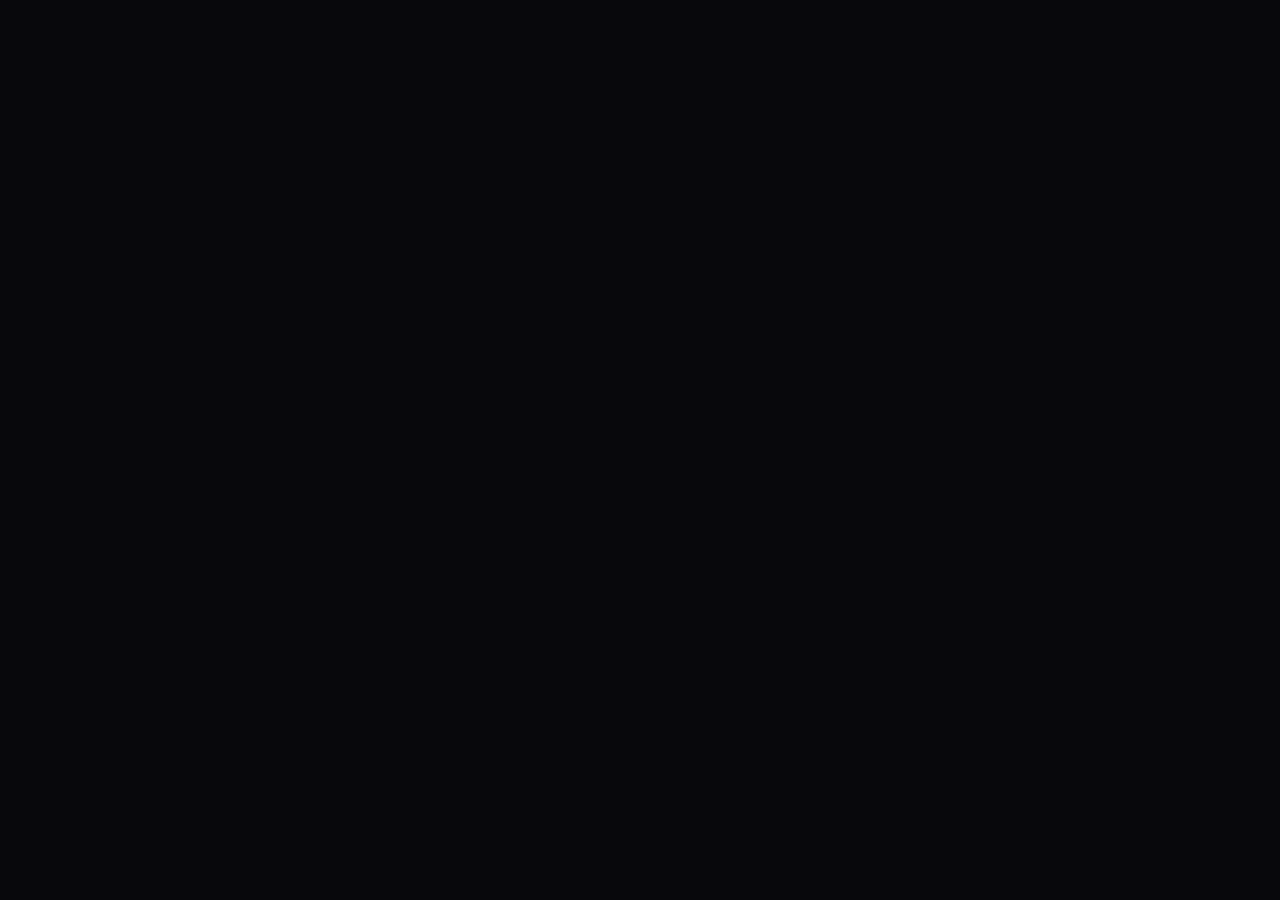
==== commit 4a2db3ed: "Update index.html" ====
--- a/index.html
+++ b/index.html
@@ -3,7 +3,7 @@
 <head>
   <meta charset="UTF-8">
   <meta name="viewport" content="width=1280">
-  <title>FefeX Gaming — Hivatalos csatorna</title>
+  <title>FefeX Gaming</title>
 
   <link rel="preconnect" href="https://fonts.googleapis.com">
   <link rel="preconnect" href="https://fonts.gstatic.com" crossorigin>
@@ -31,8 +31,8 @@
     }
 
     a {
+      color: inherit;
       text-decoration: none;
-      color: inherit;
     }
 
     .shell {
@@ -42,11 +42,11 @@
 
     header {
       height: 90px;
-      border-bottom: 1px solid var(--line);
-      background: rgba(8, 8, 12, 0.92);
       position: sticky;
       top: 0;
       z-index: 10;
+      background: rgba(8, 8, 12, .92);
+      border-bottom: 1px solid var(--line);
       backdrop-filter: blur(18px);
     }
 
@@ -65,15 +65,13 @@
       font-weight: 900;
     }
 
-    .brand i {
-      display: grid;
-      place-items: center;
-      width: 37px;
-      height: 37px;
-      background: var(--lime);
-      color: #11130a;
-      font-style: normal;
-      clip-path: polygon(50% 0, 100% 22%, 100% 78%, 50% 100%, 0 78%, 0 22%);
+    .brand img {
+      width: 43px;
+      height: 43px;
+      object-fit: cover;
+      border: 1px solid var(--purple);
+      border-radius: 50%;
+      box-shadow: 0 0 18px rgba(154, 105, 255, .45);
     }
 
     nav {
@@ -82,8 +80,8 @@
       color: var(--muted);
       font-size: 12px;
       font-weight: 800;
-      text-transform: uppercase;
       letter-spacing: .07em;
+      text-transform: uppercase;
     }
 
     nav a:hover { color: var(--lime); }
@@ -93,14 +91,13 @@
       display: inline-flex;
       align-items: center;
       justify-content: center;
-      gap: 10px;
       padding: 14px 20px;
       background: var(--lime);
       color: #11130a;
       font-size: 12px;
       font-weight: 900;
-      text-transform: uppercase;
       letter-spacing: .05em;
+      text-transform: uppercase;
       transition: .2s;
     }
 
@@ -112,20 +109,20 @@
 
     .hero {
       min-height: 625px;
+      display: flex;
+      align-items: center;
       position: relative;
       overflow: hidden;
-      display: flex;
-      align-items: center;
       border-bottom: 1px solid var(--line);
     }
 
     .hero::before {
       content: "";
-      position: absolute;
       width: 620px;
       height: 620px;
+      position: absolute;
+      top: -150px;
       right: -90px;
-      top: -150px;
       border-radius: 50%;
       background: radial-gradient(circle, rgba(154, 105, 255, .45), transparent 66%);
     }
@@ -141,9 +138,19 @@
     }
 
     .hero-copy {
+      width: 730px;
       position: relative;
       z-index: 1;
-      width: 730px;
+    }
+
+    .hero-logo {
+      width: 104px;
+      height: 104px;
+      margin-bottom: 20px;
+      object-fit: cover;
+      border: 2px solid var(--purple);
+      border-radius: 50%;
+      box-shadow: 0 0 35px rgba(154, 105, 255, .45);
     }
 
     .eyebrow {
@@ -161,16 +168,16 @@
       content: "";
       width: 7px;
       height: 7px;
+      border-radius: 50%;
       background: var(--lime);
-      border-radius: 50%;
       box-shadow: 0 0 0 6px rgba(213, 255, 72, .1);
     }
 
     .hero h1 {
       margin: 23px 0 18px;
       font-size: 83px;
+      line-height: .91;
       letter-spacing: -6px;
-      line-height: .91;
     }
 
     .hero h1 span { color: var(--lime); }
@@ -194,26 +201,26 @@
       border: 1px solid rgba(255,255,255,.25);
       font-size: 12px;
       font-weight: 900;
-      text-transform: uppercase;
       letter-spacing: .05em;
+      text-transform: uppercase;
     }
 
     .ghost:hover {
+      color: var(--purple);
       border-color: var(--purple);
-      color: var(--purple);
     }
 
     .stats {
       display: flex;
+      width: max-content;
       margin-top: 62px;
+      background: rgba(11, 11, 17, .8);
       border: 1px solid var(--line);
-      width: max-content;
-      background: rgba(11, 11, 17, .8);
     }
 
     .stat {
+      min-width: 133px;
       padding: 14px 25px;
-      min-width: 133px;
       border-right: 1px solid var(--line);
     }
 
@@ -227,8 +234,8 @@
     .stat span {
       color: var(--muted);
       font-size: 10px;
-      text-transform: uppercase;
       letter-spacing: .08em;
+      text-transform: uppercase;
     }
 
     .section { padding: 95px 0; }
@@ -247,63 +254,53 @@
     }
 
     .section-sub {
+      margin: 9px 0 0;
       color: var(--muted);
       font-size: 12px;
-      margin: 9px 0 0;
     }
 
     .more {
       color: var(--lime);
       font-size: 11px;
       font-weight: 900;
-      text-transform: uppercase;
       letter-spacing: .08em;
+      text-transform: uppercase;
     }
 
     .featured {
       display: grid;
       grid-template-columns: 680px 1fr;
       min-height: 360px;
+      background: var(--panel);
       border: 1px solid var(--line);
-      background: var(--panel);
     }
 
     .feature-art {
       display: grid;
       place-items: center;
-      position: relative;
       overflow: hidden;
-      background: linear-gradient(128deg, #113d53, #31226b 52%, #da4e88);
-    }
-
-    .feature-art::before {
-      content: "";
-      position: absolute;
-      width: 330px;
-      height: 330px;
-      border-radius: 50%;
-      border: 42px solid rgba(255,255,255,.1);
-      box-shadow: 0 0 0 30px rgba(255,255,255,.05);
+      background:
+        linear-gradient(110deg, rgba(8,8,12,.6), transparent 70%),
+        url("https://i.ytimg.com/vi/qqLNdh8GU74/maxresdefault.jpg") center/cover;
     }
 
     .play {
-      position: relative;
       display: grid;
       place-items: center;
       width: 74px;
       height: 74px;
+      padding-left: 5px;
+      border-radius: 50%;
       background: var(--lime);
-      border-radius: 50%;
       color: #15170a;
       font-size: 25px;
-      padding-left: 5px;
     }
 
     .feature-info {
-      padding: 48px 44px;
       display: flex;
       flex-direction: column;
       justify-content: center;
+      padding: 48px 44px;
     }
 
     .meta {
@@ -337,6 +334,7 @@
     }
 
     .card {
+      overflow: hidden;
       background: var(--panel);
       border: 1px solid var(--line);
       transition: .25s;
@@ -352,11 +350,19 @@
       display: grid;
       place-items: center;
       position: relative;
-      background: var(--gradient);
-      font-size: 22px;
+      background-position: center;
+      background-size: cover;
+    }
+
+    .thumb::after {
+      content: "";
+      position: absolute;
+      inset: 0;
+      background: linear-gradient(180deg, transparent, rgba(0,0,0,.6));
     }
 
     .thumb b {
+      z-index: 1;
       display: grid;
       place-items: center;
       width: 44px;
@@ -370,8 +376,9 @@
       position: absolute;
       right: 11px;
       bottom: 10px;
+      z-index: 2;
+      padding: 4px 7px;
       background: rgba(8,8,12,.85);
-      padding: 4px 7px;
       font: 700 10px "Space Mono", monospace;
     }
 
@@ -402,12 +409,12 @@
     }
 
     .channel {
-      min-height: 190px;
+      min-height: 220px;
       padding: 27px;
+      position: relative;
+      overflow: hidden;
       background: #0e0e16;
       border: 1px solid var(--line);
-      position: relative;
-      overflow: hidden;
     }
 
     .channel::before {
@@ -423,9 +430,21 @@
       opacity: .45;
     }
 
+    .channel-logo,
     .channel h3,
     .channel p,
-    .channel a { position: relative; }
+    .channel a {
+      position: relative;
+    }
+
+    .channel-logo {
+      width: 54px;
+      height: 54px;
+      margin-bottom: 14px;
+      object-fit: cover;
+      border: 1px solid var(--purple);
+      border-radius: 50%;
+    }
 
     .channel h3 {
       margin: 0 0 8px;
@@ -447,10 +466,10 @@
     }
 
     .about {
-      padding: 58px 65px;
       display: grid;
       grid-template-columns: 1fr 1.2fr;
       gap: 80px;
+      padding: 58px 65px;
       background: #15151f;
       border: 1px solid var(--line);
     }
@@ -464,224 +483,4 @@
 
     .about p {
       margin: 0;
-      color: var(--muted);
-      font-size: 14px;
-      line-height: 1.8;
-    }
-
-    .socials {
-      display: flex;
-      gap: 10px;
-      margin-top: 23px;
-    }
-
-    .socials a {
-      padding: 10px 13px;
-      border: 1px solid rgba(255,255,255,.2);
-      font-size: 11px;
-      font-weight: 800;
-    }
-
-    .socials a:hover {
-      color: var(--lime);
-      border-color: var(--lime);
-    }
-
-    footer {
-      padding: 25px 0;
-      border-top: 1px solid var(--line);
-      color: var(--muted);
-      font-size: 11px;
-    }
-
-    .foot {
-      display: flex;
-      justify-content: space-between;
-    }
-
-    .foot strong { color: var(--white); }
-  </style>
-</head>
-
-<body>
-  <header>
-    <div class="shell nav">
-      <a class="brand" href="#home"><i>F</i> FEFEX GAMING</a>
-
-      <nav>
-        <a href="#videok">Videók</a>
-        <a href="#csatornak">Csatornák</a>
-        <a href="#rolam">Rólam</a>
-        <a href="#kapcsolat">Kapcsolat</a>
-      </nav>
-
-      <a class="subscribe" href="https://www.youtube.com/@IgaziFefeX" target="_blank">
-        ▶ Feliratkozás
-      </a>
-    </div>
-  </header>
-
-  <main>
-    <section class="hero" id="home">
-      <div class="shell hero-copy">
-        <div class="eyebrow">Hivatalos csatorna</div>
-
-        <h1>JÁTSSZUNK<br><span>EGYÜTT.</span></h1>
-
-        <p>
-          Gaming videók, kihívások, őrült pillanatok és minden, ami játék.
-          Itt nem csak nézzük a játékot — benne vagyunk.
-        </p>
-
-        <div class="hero-actions">
-          <a class="subscribe" href="#kiemelt">▶ Legújabb videó</a>
-          <a class="ghost" href="#videok">Videók böngészése</a>
-        </div>
-
-        <div class="stats">
-          <div class="stat"><b>306</b><span>Feliratkozó</span></div>
-          <div class="stat"><b>80+</b><span>Videó</span></div>
-          <div class="stat"><b>2026</b><span>Aktív év</span></div>
-        </div>
-      </div>
-    </section>
-
-    <section class="shell section" id="kiemelt">
-      <div class="section-head">
-        <div>
-          <h2>Legújabb videó</h2>
-          <p class="section-sub">Nézd meg az utolsó feltöltést a csatornán.</p>
-        </div>
-
-        <a class="more" href="https://www.youtube.com/@IgaziFefeX" target="_blank">
-          YouTube megnyitása →
-        </a>
-      </div>
-
-      <article class="featured">
-        <a class="feature-art" href="https://www.youtube.com/watch?v=qqLNdh8GU74" target="_blank">
-          <span class="play">▶</span>
-        </a>
-
-        <div class="feature-info">
-          <span class="meta">Legújabb feltöltés</span>
-          <h3>A legfrissebb FefeX Gaming videó</h3>
-          <p>
-            Kattints a lejátszásra, és nézd meg a legújabb gaming pillanatokat
-            közvetlenül a YouTube-on.
-          </p>
-          <a class="watch" href="https://www.youtube.com/watch?v=qqLNdh8GU74" target="_blank">
-            Videó indítása ↗
-          </a>
-        </div>
-      </article>
-    </section>
-
-    <section class="shell section" id="videok">
-      <div class="section-head">
-        <div>
-          <h2>Friss feltöltések</h2>
-          <p class="section-sub">A legutóbbi videók egy helyen.</p>
-        </div>
-
-        <a class="more" href="https://www.youtube.com/@IgaziFefeX/videos" target="_blank">
-          Összes videó →
-        </a>
-      </div>
-
-      <div class="videos">
-        <a class="card" href="https://www.youtube.com/watch?v=qqLNdh8GU74" target="_blank">
-          <div class="thumb" style="--gradient:linear-gradient(135deg,#075b75,#1e3b7f 54%,#121329)">
-            <b>▶</b><span class="time">ÚJ</span>
-          </div>
-          <div class="card-copy">
-            <h3>Legújabb FefeX Gaming videó</h3>
-            <p>FefeX Gaming · most</p>
-          </div>
-        </a>
-
-        <a class="card" href="https://www.youtube.com/watch?v=PXT6gbVlDP0" target="_blank">
-          <div class="thumb" style="--gradient:linear-gradient(135deg,#f39e1f,#bb3f39 54%,#35122c)">
-            <b>▶</b>
-          </div>
-          <div class="card-copy">
-            <h3>Gaming kalandok — új rész</h3>
-            <p>FefeX Gaming · videó</p>
-          </div>
-        </a>
-
-        <a class="card" href="https://www.youtube.com/watch?v=x1f4SQ5ze0g" target="_blank">
-          <div class="thumb" style="--gradient:linear-gradient(135deg,#633fc2,#d94a9f 56%,#ec9b37)">
-            <b>▶</b>
-          </div>
-          <div class="card-copy">
-            <h3>Kihívás, amit nem könnyű túlélni</h3>
-            <p>FefeX Gaming · videó</p>
-          </div>
-        </a>
-      </div>
-    </section>
-
-    <section class="strip" id="csatornak">
-      <div class="shell section">
-        <div class="section-head">
-          <div>
-            <h2>A FefeX világ</h2>
-            <p class="section-sub">Találd meg a neked való csatornát.</p>
-          </div>
-        </div>
-
-        <div class="channel-grid">
-          <article class="channel" style="--accent:#5bcbff">
-            <h3>🎮 FefeX Gaming</h3>
-            <p>A főcsatorna játékokkal, kihívásokkal és nagy pillanatokkal.</p>
-            <a href="https://www.youtube.com/@IgaziFefeX" target="_blank">Csatorna megnyitása →</a>
-          </article>
-
-          <article class="channel" style="--accent:#fc4b8a">
-            <h3>🔥 FefeX Gaming 2026</h3>
-            <p>Másodlagos csatorna még több tartalommal.</p>
-            <a href="https://www.youtube.com/@IgaziFefeX2026" target="_blank">Csatorna megnyitása →</a>
-          </article>
-
-          <article class="channel" style="--accent:#d5ff48">
-            <h3>⚡ FefeX Shorts</h3>
-            <p>Rövid, gyors és ütős videók minden napra.</p>
-            <a href="https://www.youtube.com/@FefeXShorts" target="_blank">Csatorna megnyitása →</a>
-          </article>
-        </div>
-      </div>
-    </section>
-
-    <section class="shell section" id="rolam">
-      <div class="about">
-        <div>
-          <div class="eyebrow">A csatornáról</div>
-          <h2>JÁTÉK.<br>KÖZÖSSÉG.<br>FEFEX.</h2>
-        </div>
-
-        <div>
-          <p>
-            Szia! Ez a FefeX Gaming, ahol a játék a közös élményről szól.
-            Itt megtalálod a legjobb gaming videókat, a spontán pillanatokat
-            és a közösséghez tartozás érzését.
-          </p>
-
-          <div class="socials" id="kapcsolat">
-            <a href="https://www.youtube.com/@IgaziFefeX" target="_blank">YouTube</a>
-            <a href="https://www.tiktok.com/@fefexgaming2023" target="_blank">TikTok</a>
-            <a href="https://www.instagram.com/fefex2026_/" target="_blank">Instagram</a>
-          </div>
-        </div>
-      </div>
-    </section>
-  </main>
-
-  <footer>
-    <div class="shell foot">
-      <span><strong>FEFEX GAMING</strong> — Hivatalos weboldal</span>
-      <span>© 2026 Minden jog fenntartva.</span>
-    </div>
-  </footer>
-</body>
-</html>
+      co
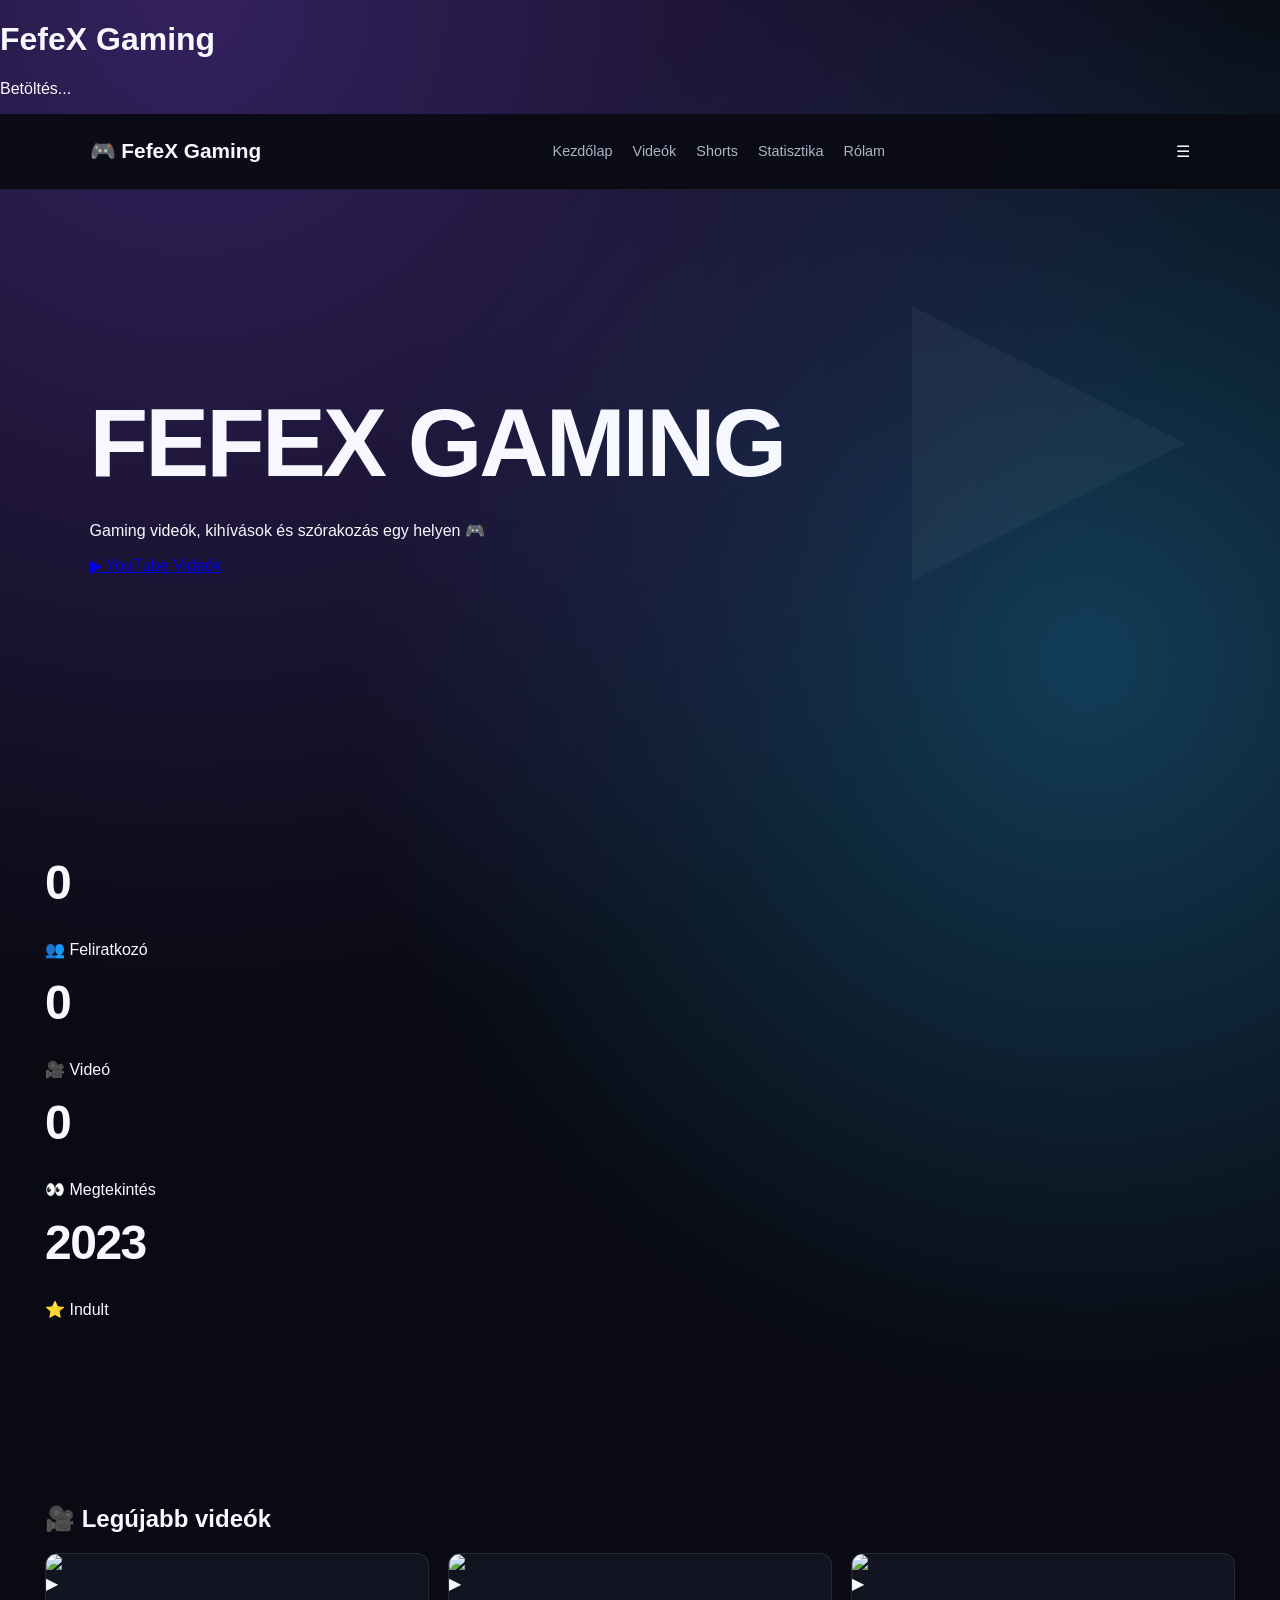
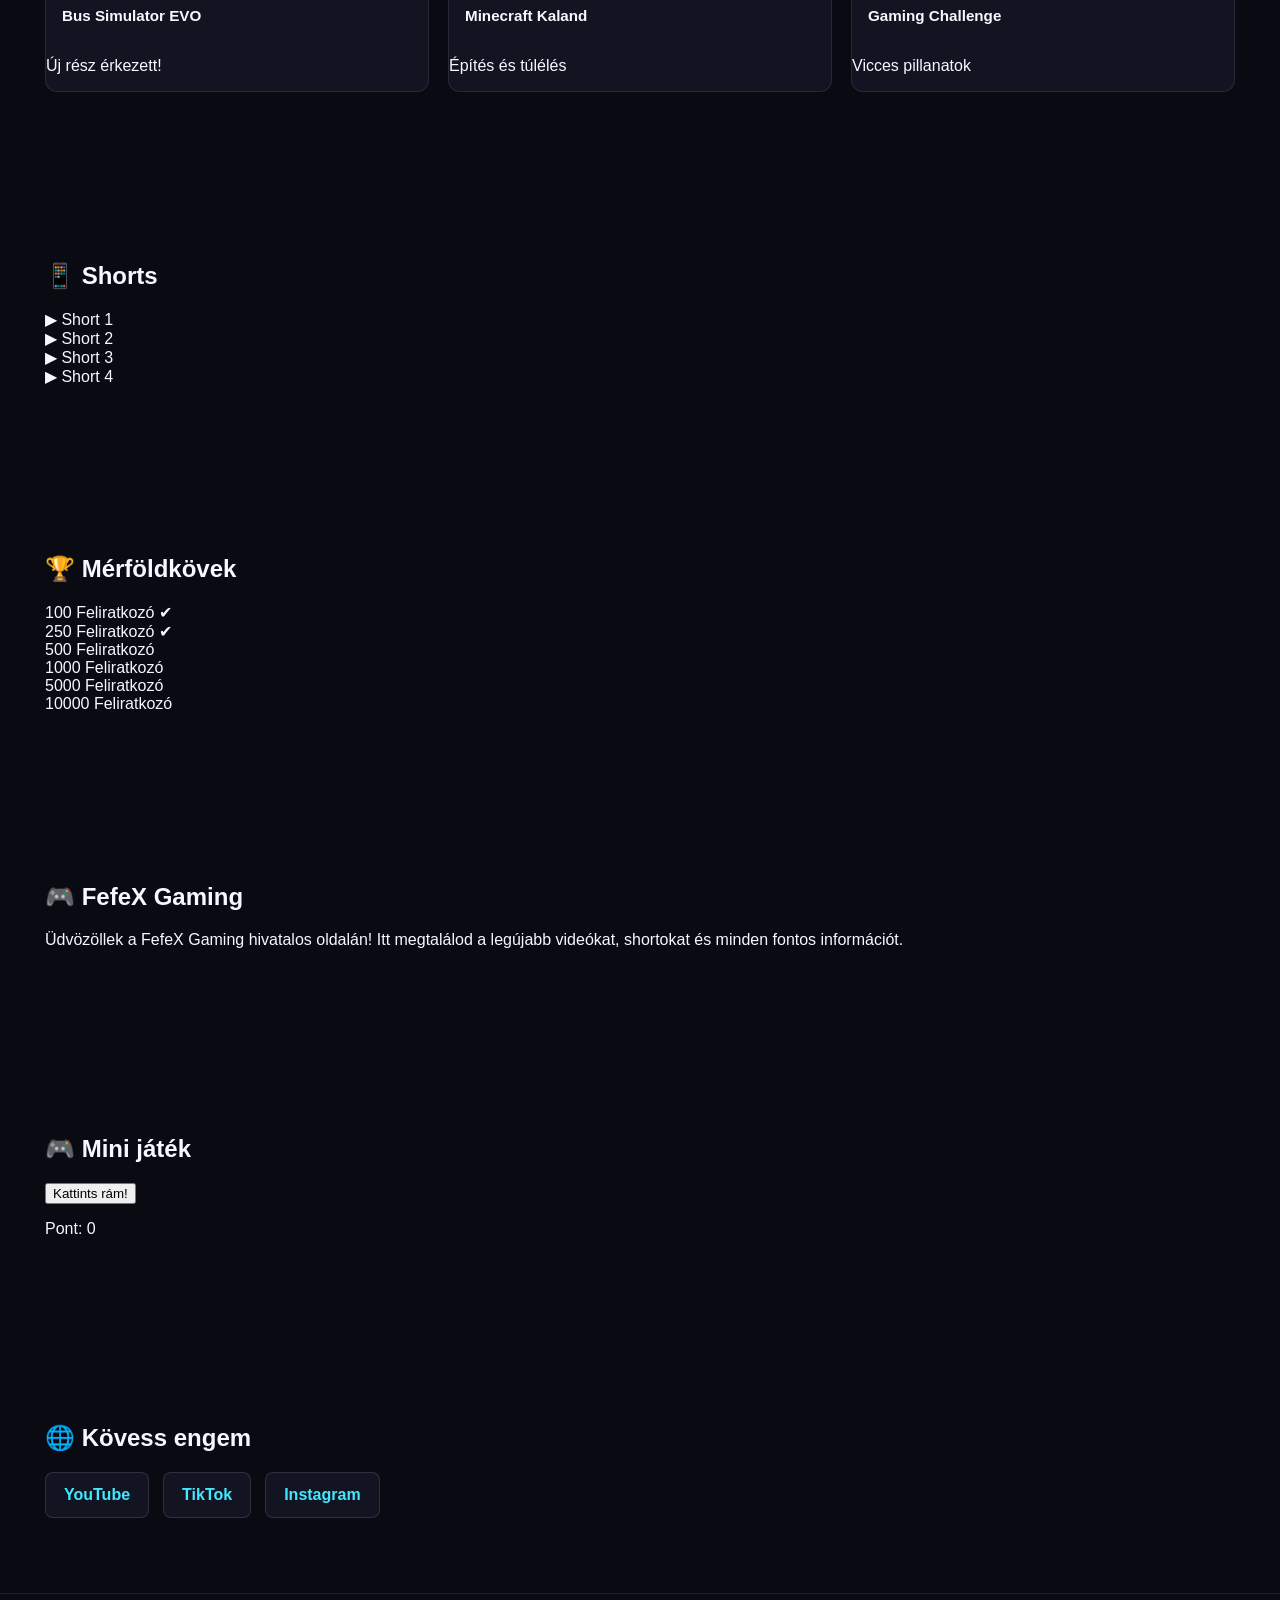
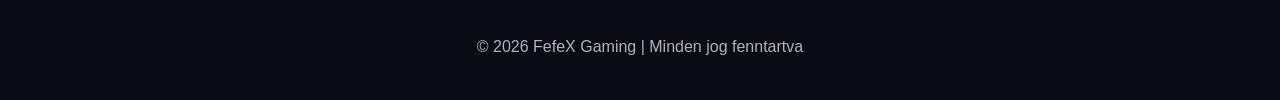
==== commit afda70a8: "Update index.html" ====
--- a/index.html
+++ b/index.html
@@ -1,486 +1,448 @@
 <!DOCTYPE html>
 <html lang="hu">
 <head>
-  <meta charset="UTF-8">
-  <meta name="viewport" content="width=1280">
-  <title>FefeX Gaming</title>
-
-  <link rel="preconnect" href="https://fonts.googleapis.com">
-  <link rel="preconnect" href="https://fonts.gstatic.com" crossorigin>
-  <link href="https://fonts.googleapis.com/css2?family=Montserrat:wght@500;600;700;800;900&family=Space+Mono:wght@700&display=swap" rel="stylesheet">
-
-  <style>
-    :root {
-      --black: #08080c;
-      --panel: #171722;
-      --line: #2b2b3b;
-      --white: #f7f7fb;
-      --muted: #a2a2b5;
-      --lime: #d5ff48;
-      --purple: #9a69ff;
-    }
-
-    * { box-sizing: border-box; }
-    html { scroll-behavior: smooth; }
-
-    body {
-      margin: 0;
-      background: var(--black);
-      color: var(--white);
-      font-family: Montserrat, Arial, sans-serif;
-    }
-
-    a {
-      color: inherit;
-      text-decoration: none;
-    }
-
-    .shell {
-      width: 1180px;
-      margin: auto;
-    }
-
-    header {
-      height: 90px;
-      position: sticky;
-      top: 0;
-      z-index: 10;
-      background: rgba(8, 8, 12, .92);
-      border-bottom: 1px solid var(--line);
-      backdrop-filter: blur(18px);
-    }
-
-    .nav {
-      height: 90px;
-      display: flex;
-      align-items: center;
-      justify-content: space-between;
-    }
-
-    .brand {
-      display: flex;
-      align-items: center;
-      gap: 12px;
-      font-size: 19px;
-      font-weight: 900;
-    }
-
-    .brand img {
-      width: 43px;
-      height: 43px;
-      object-fit: cover;
-      border: 1px solid var(--purple);
-      border-radius: 50%;
-      box-shadow: 0 0 18px rgba(154, 105, 255, .45);
-    }
-
-    nav {
-      display: flex;
-      gap: 33px;
-      color: var(--muted);
-      font-size: 12px;
-      font-weight: 800;
-      letter-spacing: .07em;
-      text-transform: uppercase;
-    }
-
-    nav a:hover { color: var(--lime); }
-
-    .subscribe,
-    .watch {
-      display: inline-flex;
-      align-items: center;
-      justify-content: center;
-      padding: 14px 20px;
-      background: var(--lime);
-      color: #11130a;
-      font-size: 12px;
-      font-weight: 900;
-      letter-spacing: .05em;
-      text-transform: uppercase;
-      transition: .2s;
-    }
-
-    .subscribe:hover,
-    .watch:hover {
-      transform: translateY(-3px);
-      box-shadow: 0 12px 25px rgba(213, 255, 72, .2);
-    }
-
-    .hero {
-      min-height: 625px;
-      display: flex;
-      align-items: center;
-      position: relative;
-      overflow: hidden;
-      border-bottom: 1px solid var(--line);
-    }
-
-    .hero::before {
-      content: "";
-      width: 620px;
-      height: 620px;
-      position: absolute;
-      top: -150px;
-      right: -90px;
-      border-radius: 50%;
-      background: radial-gradient(circle, rgba(154, 105, 255, .45), transparent 66%);
-    }
-
-    .hero::after {
-      content: "▶";
-      position: absolute;
-      right: 50px;
-      bottom: -100px;
-      color: rgba(255, 255, 255, .04);
-      font-size: 520px;
-      font-weight: 900;
-    }
-
-    .hero-copy {
-      width: 730px;
-      position: relative;
-      z-index: 1;
-    }
-
-    .hero-logo {
-      width: 104px;
-      height: 104px;
-      margin-bottom: 20px;
-      object-fit: cover;
-      border: 2px solid var(--purple);
-      border-radius: 50%;
-      box-shadow: 0 0 35px rgba(154, 105, 255, .45);
-    }
-
-    .eyebrow {
-      display: flex;
-      align-items: center;
-      gap: 9px;
-      color: var(--lime);
-      font-size: 11px;
-      font-weight: 900;
-      letter-spacing: .16em;
-      text-transform: uppercase;
-    }
-
-    .eyebrow::before {
-      content: "";
-      width: 7px;
-      height: 7px;
-      border-radius: 50%;
-      background: var(--lime);
-      box-shadow: 0 0 0 6px rgba(213, 255, 72, .1);
-    }
-
-    .hero h1 {
-      margin: 23px 0 18px;
-      font-size: 83px;
-      line-height: .91;
-      letter-spacing: -6px;
-    }
-
-    .hero h1 span { color: var(--lime); }
-
-    .hero p {
-      max-width: 560px;
-      margin: 0;
-      color: var(--muted);
-      font-size: 16px;
-      line-height: 1.7;
-    }
-
-    .hero-actions {
-      display: flex;
-      gap: 12px;
-      margin-top: 32px;
-    }
-
-    .ghost {
-      padding: 13px 19px;
-      border: 1px solid rgba(255,255,255,.25);
-      font-size: 12px;
-      font-weight: 900;
-      letter-spacing: .05em;
-      text-transform: uppercase;
-    }
-
-    .ghost:hover {
-      color: var(--purple);
-      border-color: var(--purple);
-    }
-
-    .stats {
-      display: flex;
-      width: max-content;
-      margin-top: 62px;
-      background: rgba(11, 11, 17, .8);
-      border: 1px solid var(--line);
-    }
-
-    .stat {
-      min-width: 133px;
-      padding: 14px 25px;
-      border-right: 1px solid var(--line);
-    }
-
-    .stat:last-child { border: 0; }
-
-    .stat b {
-      display: block;
-      font: 700 20px "Space Mono", monospace;
-    }
-
-    .stat span {
-      color: var(--muted);
-      font-size: 10px;
-      letter-spacing: .08em;
-      text-transform: uppercase;
-    }
-
-    .section { padding: 95px 0; }
-
-    .section-head {
-      display: flex;
-      align-items: end;
-      justify-content: space-between;
-      margin-bottom: 30px;
-    }
-
-    .section h2 {
-      margin: 0;
-      font-size: 38px;
-      letter-spacing: -2.6px;
-    }
-
-    .section-sub {
-      margin: 9px 0 0;
-      color: var(--muted);
-      font-size: 12px;
-    }
-
-    .more {
-      color: var(--lime);
-      font-size: 11px;
-      font-weight: 900;
-      letter-spacing: .08em;
-      text-transform: uppercase;
-    }
-
-    .featured {
-      display: grid;
-      grid-template-columns: 680px 1fr;
-      min-height: 360px;
-      background: var(--panel);
-      border: 1px solid var(--line);
-    }
-
-    .feature-art {
-      display: grid;
-      place-items: center;
-      overflow: hidden;
-      background:
-        linear-gradient(110deg, rgba(8,8,12,.6), transparent 70%),
-        url("https://i.ytimg.com/vi/qqLNdh8GU74/maxresdefault.jpg") center/cover;
-    }
-
-    .play {
-      display: grid;
-      place-items: center;
-      width: 74px;
-      height: 74px;
-      padding-left: 5px;
-      border-radius: 50%;
-      background: var(--lime);
-      color: #15170a;
-      font-size: 25px;
-    }
-
-    .feature-info {
-      display: flex;
-      flex-direction: column;
-      justify-content: center;
-      padding: 48px 44px;
-    }
-
-    .meta {
-      color: var(--lime);
-      font-size: 10px;
-      font-weight: 900;
-      letter-spacing: .13em;
-      text-transform: uppercase;
-    }
-
-    .feature-info h3 {
-      margin: 14px 0;
-      font-size: 31px;
-      line-height: 1.08;
-      letter-spacing: -1.6px;
-    }
-
-    .feature-info p {
-      margin: 0 0 25px;
-      color: var(--muted);
-      font-size: 13px;
-      line-height: 1.7;
-    }
-
-    .feature-info .watch { align-self: start; }
-
-    .videos {
-      display: grid;
-      grid-template-columns: repeat(3, 1fr);
-      gap: 18px;
-    }
-
-    .card {
-      overflow: hidden;
-      background: var(--panel);
-      border: 1px solid var(--line);
-      transition: .25s;
-    }
-
-    .card:hover {
-      transform: translateY(-7px);
-      border-color: var(--lime);
-    }
-
-    .thumb {
-      height: 200px;
-      display: grid;
-      place-items: center;
-      position: relative;
-      background-position: center;
-      background-size: cover;
-    }
-
-    .thumb::after {
-      content: "";
-      position: absolute;
-      inset: 0;
-      background: linear-gradient(180deg, transparent, rgba(0,0,0,.6));
-    }
-
-    .thumb b {
-      z-index: 1;
-      display: grid;
-      place-items: center;
-      width: 44px;
-      height: 44px;
-      border: 1px solid rgba(255,255,255,.55);
-      border-radius: 50%;
-      font-size: 15px;
-    }
-
-    .time {
-      position: absolute;
-      right: 11px;
-      bottom: 10px;
-      z-index: 2;
-      padding: 4px 7px;
-      background: rgba(8,8,12,.85);
-      font: 700 10px "Space Mono", monospace;
-    }
-
-    .card-copy { padding: 17px; }
-
-    .card h3 {
-      margin: 0 0 8px;
-      font-size: 15px;
-      line-height: 1.3;
-    }
-
-    .card p {
-      margin: 0;
-      color: var(--muted);
-      font-size: 11px;
-    }
-
-    .strip {
-      background: linear-gradient(110deg, #171323, #1b2034);
-      border-top: 1px solid var(--line);
-      border-bottom: 1px solid var(--line);
-    }
-
-    .channel-grid {
-      display: grid;
-      grid-template-columns: repeat(3, 1fr);
-      gap: 18px;
-    }
-
-    .channel {
-      min-height: 220px;
-      padding: 27px;
-      position: relative;
-      overflow: hidden;
-      background: #0e0e16;
-      border: 1px solid var(--line);
-    }
-
-    .channel::before {
-      content: "";
-      position: absolute;
-      right: -45px;
-      bottom: -58px;
-      width: 145px;
-      height: 145px;
-      border-radius: 50%;
-      background: var(--accent);
-      filter: blur(14px);
-      opacity: .45;
-    }
-
-    .channel-logo,
-    .channel h3,
-    .channel p,
-    .channel a {
-      position: relative;
-    }
-
-    .channel-logo {
-      width: 54px;
-      height: 54px;
-      margin-bottom: 14px;
-      object-fit: cover;
-      border: 1px solid var(--purple);
-      border-radius: 50%;
-    }
-
-    .channel h3 {
-      margin: 0 0 8px;
-      font-size: 20px;
-      letter-spacing: -1px;
-    }
-
-    .channel p {
-      margin: 0 0 22px;
-      color: var(--muted);
-      font-size: 12px;
-    }
-
-    .channel a {
-      color: var(--lime);
-      font-size: 11px;
-      font-weight: 900;
-      text-transform: uppercase;
-    }
-
-    .about {
-      display: grid;
-      grid-template-columns: 1fr 1.2fr;
-      gap: 80px;
-      padding: 58px 65px;
-      background: #15151f;
-      border: 1px solid var(--line);
-    }
-
-    .about h2 {
-      margin: 15px 0 0;
-      font-size: 44px;
-      line-height: 1;
-      letter-spacing: -2px;
-    }
-
-    .about p {
-      margin: 0;
-      co
+<meta charset="UTF-8">
+<meta name="viewport" content="width=device-width, initial-scale=1.0">
+
+<title>FefeX Gaming | Hivatalos Oldal</title>
+
+<link rel="stylesheet" href="style.css">
+
+</head>
+
+<body>
+
+<!-- Betöltő -->
+<div id="loader">
+    <h1>FefeX Gaming</h1>
+    <p>Betöltés...</p>
+</div>
+
+
+<!-- Navigáció -->
+
+<header>
+
+<div class="logo">
+🎮 FefeX Gaming
+</div>
+
+<nav>
+<a href="#home">Kezdőlap</a>
+<a href="#videos">Videók</a>
+<a href="#shorts">Shorts</a>
+<a href="#stats">Statisztika</a>
+<a href="#about">Rólam</a>
+</nav>
+
+<div class="menu">
+☰
+</div>
+
+</header>
+
+
+
+<!-- HERO -->
+
+<section class="hero" id="home">
+
+<div class="hero-content">
+
+<h1>
+FEFEX GAMING
+</h1>
+
+<h2>
+<span id="typing"></span>
+</h2>
+
+
+<p>
+Gaming videók, kihívások és szórakozás egy helyen 🎮
+</p>
+
+
+<div class="buttons">
+
+<a href="https://www.youtube.com/" target="_blank">
+▶ YouTube
+</a>
+
+<a href="#videos">
+Videók
+</a>
+
+</div>
+
+</div>
+
+
+<div class="hero-circle"></div>
+
+</section>
+
+
+
+
+<!-- STATISZTIKA -->
+
+<section id="stats" class="stats">
+
+
+<div class="stat-box">
+
+<h2 class="counter" data-target="306">
+0
+</h2>
+
+<p>
+👥 Feliratkozó
+</p>
+
+</div>
+
+
+
+<div class="stat-box">
+
+<h2 class="counter" data-target="142">
+0
+</h2>
+
+<p>
+🎥 Videó
+</p>
+
+</div>
+
+
+
+<div class="stat-box">
+
+<h2 class="counter" data-target="58000">
+0
+</h2>
+
+<p>
+👀 Megtekintés
+</p>
+
+</div>
+
+
+
+<div class="stat-box">
+
+<h2>
+2023
+</h2>
+
+<p>
+⭐ Indult
+</p>
+
+</div>
+
+
+</section>
+
+
+
+
+
+<!-- VIDEÓK -->
+
+
+<section id="videos">
+
+<h1 class="title">
+🎥 Legújabb videók
+</h1>
+
+
+<div class="video-grid">
+
+
+<div class="video-card">
+
+<img src="assets/thumbnails/video1.jpg">
+
+<div class="play">
+▶
+</div>
+
+<h3>
+Bus Simulator EVO
+</h3>
+
+<p>
+Új rész érkezett!
+</p>
+
+</div>
+
+
+
+<div class="video-card">
+
+<img src="assets/thumbnails/video2.jpg">
+
+<div class="play">
+▶
+</div>
+
+<h3>
+Minecraft Kaland
+</h3>
+
+<p>
+Építés és túlélés
+</p>
+
+</div>
+
+
+
+
+<div class="video-card">
+
+<img src="assets/thumbnails/video3.jpg">
+
+<div class="play">
+▶
+</div>
+
+<h3>
+Gaming Challenge
+</h3>
+
+<p>
+Vicces pillanatok
+</p>
+
+</div>
+
+
+</div>
+
+</section>
+
+
+
+
+
+
+<!-- SHORTS -->
+
+
+<section id="shorts">
+
+
+<h1 class="title">
+📱 Shorts
+</h1>
+
+
+<div class="short-grid">
+
+
+<div class="short-card">
+▶ Short 1
+</div>
+
+
+<div class="short-card">
+▶ Short 2
+</div>
+
+
+<div class="short-card">
+▶ Short 3
+</div>
+
+
+<div class="short-card">
+▶ Short 4
+</div>
+
+
+</div>
+
+
+</section>
+
+
+
+
+
+
+
+<!-- MÉRFÖLDKÖVEK -->
+
+
+<section class="milestones">
+
+
+<h1 class="title">
+🏆 Mérföldkövek
+</h1>
+
+
+<div class="timeline">
+
+
+<div>
+100 Feliratkozó ✔
+</div>
+
+
+<div>
+250 Feliratkozó ✔
+</div>
+
+
+<div>
+500 Feliratkozó
+</div>
+
+
+<div>
+1000 Feliratkozó
+</div>
+
+
+<div>
+5000 Feliratkozó
+</div>
+
+
+<div>
+10000 Feliratkozó
+</div>
+
+
+</div>
+
+
+</section>
+
+
+
+
+
+
+<!-- RÓLAM -->
+
+
+<section id="about">
+
+
+<h1 class="title">
+🎮 FefeX Gaming
+</h1>
+
+
+<p class="about-text">
+
+Üdvözöllek a FefeX Gaming hivatalos oldalán!
+Itt megtalálod a legújabb videókat,
+shortokat és minden fontos információt.
+
+</p>
+
+
+</section>
+
+
+
+
+
+
+
+
+<!-- MINI JÁTÉK -->
+
+
+<section class="game">
+
+
+<h1 class="title">
+🎮 Mini játék
+</h1>
+
+
+<button id="gameButton">
+
+Kattints rám!
+
+</button>
+
+
+<p id="score">
+Pont: 0
+</p>
+
+
+</section>
+
+
+
+
+
+
+
+<!-- KAPCSOLAT -->
+
+
+<section class="social">
+
+
+<h1 class="title">
+🌐 Kövess engem
+</h1>
+
+
+<div class="social-buttons">
+
+
+<a>
+YouTube
+</a>
+
+
+<a>
+TikTok
+</a>
+
+
+<a>
+Instagram
+</a>
+
+
+</div>
+
+
+</section>
+
+
+
+
+
+
+
+<footer>
+
+<p>
+© 2026 FefeX Gaming | Minden jog fenntartva
+</p>
+
+</footer>
+
+
+
+<script src="script.js"></script>
+
+</body>
+</html>
--- a/style.css
+++ b/style.css
@@ -0,0 +1,315 @@
+:root {
+  --bg: #090a12;
+  --panel: #121521;
+  --panel-light: #1b2030;
+  --text: #f7f8ff;
+  --muted: #aeb4c7;
+  --purple: #8b5cf6;
+  --cyan: #42e8ff;
+  --red: #ff3155;
+}
+
+* {
+  box-sizing: border-box;
+}
+
+html {
+  scroll-behavior: smooth;
+}
+
+body {
+  margin: 0;
+  background:
+    radial-gradient(circle at 15% 0%, #33215e 0%, transparent 30%),
+    radial-gradient(circle at 85% 20%, #123d58 0%, transparent 26%),
+    var(--bg);
+  color: var(--text);
+  font-family: "Poppins", Arial, sans-serif;
+}
+
+header {
+  height: 76px;
+  padding: 0 7%;
+  display: flex;
+  align-items: center;
+  justify-content: space-between;
+  gap: 25px;
+  position: sticky;
+  top: 0;
+  z-index: 100;
+  background: rgba(9, 10, 18, 0.9);
+  backdrop-filter: blur(15px);
+  border-bottom: 1px solid rgba(255, 255, 255, 0.08);
+}
+
+.logo {
+  font-size: 1.3rem;
+  font-weight: 700;
+  white-space: nowrap;
+}
+
+.logo span {
+  color: var(--cyan);
+}
+
+nav {
+  display: flex;
+  gap: 20px;
+  flex-wrap: wrap;
+}
+
+nav a {
+  color: var(--muted);
+  font-size: 0.9rem;
+  text-decoration: none;
+  transition: 0.2s;
+}
+
+nav a:hover {
+  color: var(--cyan);
+}
+
+.hero {
+  min-height: 590px;
+  padding: 100px 7%;
+  display: flex;
+  align-items: center;
+  position: relative;
+  overflow: hidden;
+}
+
+.hero::after {
+  content: "▶";
+  position: absolute;
+  right: 9%;
+  top: 40px;
+  color: rgba(255, 255, 255, 0.04);
+  font-size: 330px;
+  font-weight: bold;
+  pointer-events: none;
+}
+
+.hero-text {
+  max-width: 700px;
+  z-index: 1;
+}
+
+.hero h1 {
+  margin: 0;
+  font-size: clamp(3rem, 8vw, 6rem);
+  line-height: 1;
+  letter-spacing: -3px;
+}
+
+.hero-text > p {
+  color: var(--muted);
+  font-size: 1.15rem;
+  margin: 20px 0 30px;
+}
+
+.subscriber-box {
+  width: fit-content;
+  min-width: 190px;
+  padding: 18px 25px;
+  margin-bottom: 28px;
+  background: rgba(18, 21, 33, 0.8);
+  border: 1px solid rgba(66, 232, 255, 0.25);
+  border-radius: 14px;
+  box-shadow: 0 15px 30px rgba(0, 0, 0, 0.2);
+}
+
+.subscriber-box h2,
+.subscriber-box p {
+  margin: 0;
+  color: var(--muted);
+  font-size: 0.8rem;
+}
+
+#subs {
+  color: var(--cyan);
+  font-size: 2.3rem;
+  font-weight: 700;
+  line-height: 1.2;
+}
+
+.youtube-btn {
+  display: inline-block;
+  padding: 14px 22px;
+  background: var(--red);
+  color: white;
+  text-decoration: none;
+  font-weight: 700;
+  border-radius: 8px;
+  transition: 0.2s;
+}
+
+.youtube-btn:hover {
+  transform: translateY(-3px);
+  background: #ff5672;
+  box-shadow: 0 10px 25px rgba(255, 49, 85, 0.35);
+}
+
+section:not(.hero) {
+  max-width: 1250px;
+  margin: auto;
+  padding: 75px 30px;
+}
+
+section h2 {
+  margin: 0 0 30px;
+  font-size: clamp(2rem, 4vw, 3rem);
+  letter-spacing: -1.5px;
+}
+
+.video-grid {
+  display: grid;
+  grid-template-columns: repeat(3, 1fr);
+  gap: 19px;
+}
+
+.video-card {
+  overflow: hidden;
+  background: var(--panel);
+  border: 1px solid rgba(255, 255, 255, 0.09);
+  border-radius: 12px;
+  transition: 0.25s;
+}
+
+.video-card:hover {
+  transform: translateY(-7px);
+  border-color: var(--cyan);
+  box-shadow: 0 15px 35px rgba(0, 0, 0, 0.3);
+}
+
+.video-card iframe {
+  width: 100%;
+  aspect-ratio: 16 / 9;
+  display: block;
+  border: 0;
+}
+
+.video-card h3 {
+  padding: 14px 16px 17px;
+  margin: 0;
+  font-size: 0.95rem;
+}
+
+.shorts-grid {
+  display: grid;
+  grid-template-columns: repeat(6, 1fr);
+  gap: 14px;
+}
+
+.shorts-grid iframe {
+  width: 100%;
+  aspect-ratio: 9 / 16;
+  border: 0;
+  border-radius: 10px;
+  background: var(--panel);
+  transition: 0.2s;
+}
+
+.shorts-grid iframe:hover {
+  transform: scale(1.03);
+}
+
+.channel-grid {
+  display: grid;
+  grid-template-columns: repeat(3, 1fr);
+  gap: 18px;
+}
+
+.channel-card {
+  padding: 28px;
+  background: linear-gradient(135deg, var(--panel), var(--panel-light));
+  border: 1px solid rgba(255, 255, 255, 0.09);
+  border-radius: 13px;
+}
+
+.channel-card h3 {
+  margin-top: 0;
+}
+
+.channel-card p {
+  color: var(--muted);
+}
+
+.channel-card a,
+.social-buttons a {
+  color: var(--cyan);
+  font-weight: 700;
+  text-decoration: none;
+}
+
+.social-buttons {
+  display: flex;
+  flex-wrap: wrap;
+  gap: 14px;
+}
+
+.social-buttons a {
+  padding: 13px 18px;
+  background: var(--panel);
+  border: 1px solid rgba(255, 255, 255, 0.12);
+  border-radius: 8px;
+  transition: 0.2s;
+}
+
+.social-buttons a:hover {
+  border-color: var(--cyan);
+  transform: translateY(-3px);
+}
+
+footer {
+  padding: 28px;
+  text-align: center;
+  color: var(--muted);
+  border-top: 1px solid rgba(255, 255, 255, 0.08);
+}
+
+@media (max-width: 900px) {
+  .video-grid,
+  .channel-grid {
+    grid-template-columns: repeat(2, 1fr);
+  }
+
+  .shorts-grid {
+    grid-template-columns: repeat(3, 1fr);
+  }
+
+  header {
+    height: auto;
+    min-height: 70px;
+    padding: 15px 5%;
+  }
+
+  nav {
+    display: none;
+  }
+}
+
+@media (max-width: 550px) {
+  .hero {
+    min-height: 500px;
+    padding: 70px 30px;
+  }
+
+  .hero::after {
+    right: -30px;
+    top: 120px;
+    font-size: 220px;
+  }
+
+  .video-grid,
+  .channel-grid {
+    grid-template-columns: 1fr;
+  }
+
+  .shorts-grid {
+    grid-template-columns: repeat(2, 1fr);
+  }
+
+  section:not(.hero) {
+    padding: 60px 20px;
+  }
+}
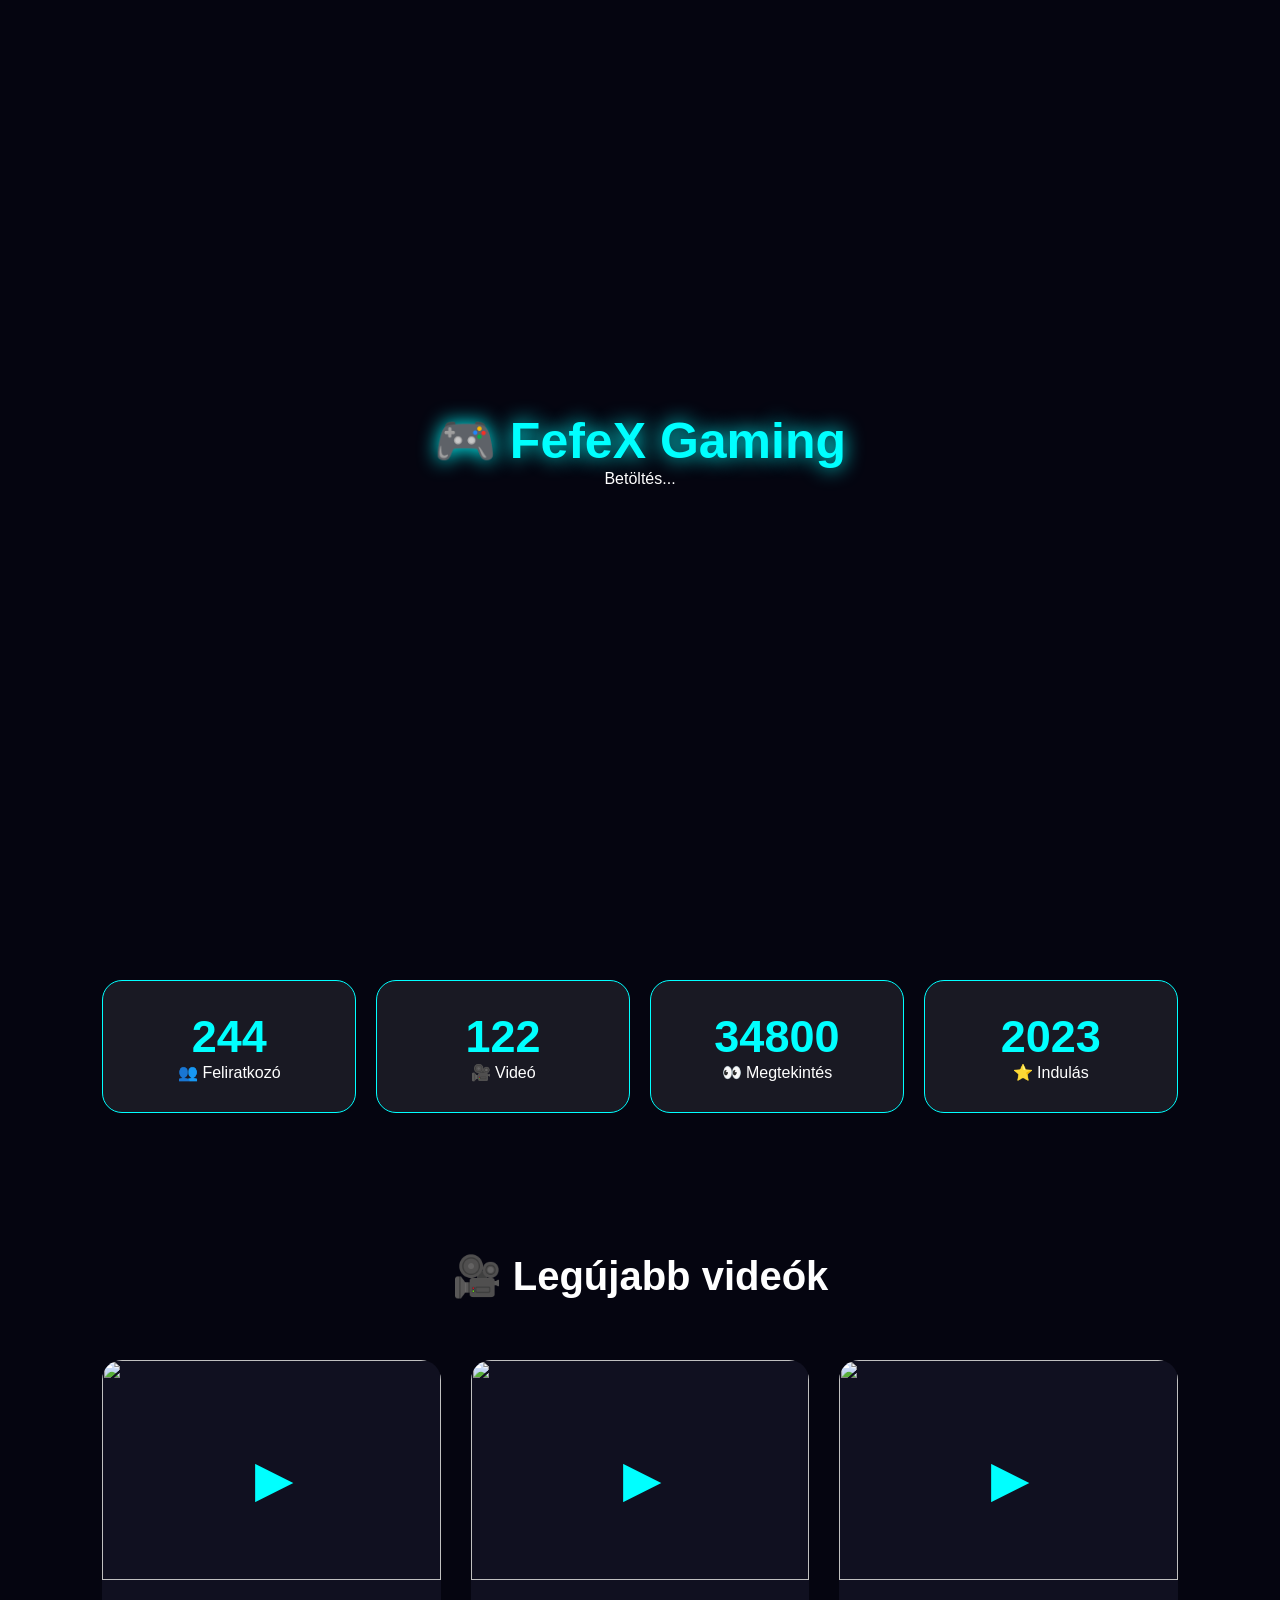
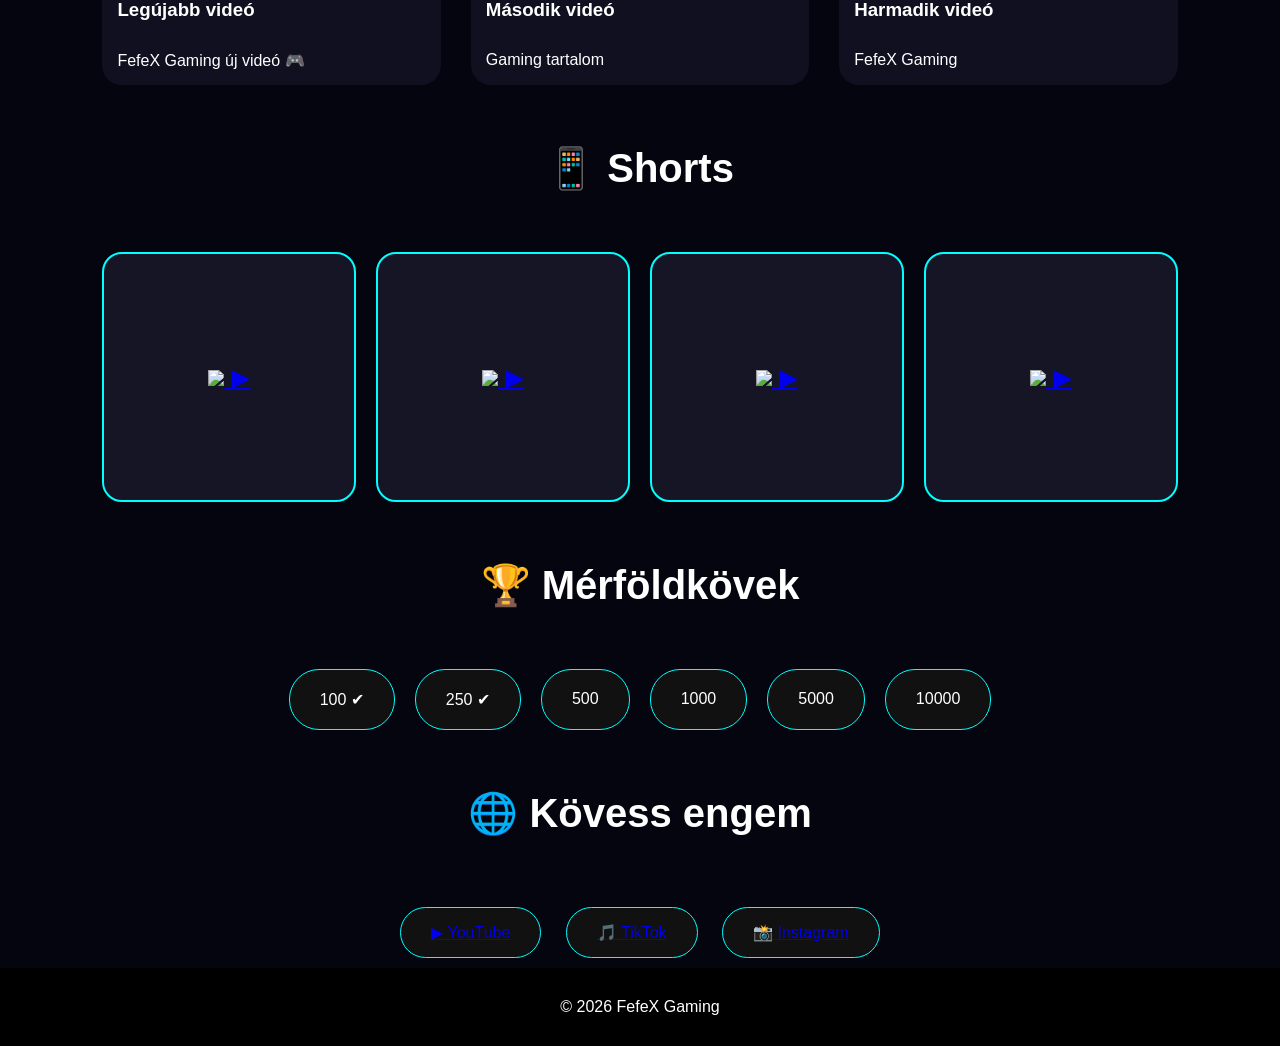
==== commit b6023ebd: "Update index.html" ====
--- a/index.html
+++ b/index.html
@@ -1,6 +1,8 @@
 <!DOCTYPE html>
 <html lang="hu">
+
 <head>
+
 <meta charset="UTF-8">
 <meta name="viewport" content="width=device-width, initial-scale=1.0">
 
@@ -10,16 +12,19 @@
 
 </head>
 
+
 <body>
 
-<!-- Betöltő -->
+
 <div id="loader">
-    <h1>FefeX Gaming</h1>
-    <p>Betöltés...</p>
-</div>
-
-
-<!-- Navigáció -->
+
+<h1>🎮 FefeX Gaming</h1>
+
+<p>Betöltés...</p>
+
+</div>
+
+
 
 <header>
 
@@ -27,65 +32,83 @@
 🎮 FefeX Gaming
 </div>
 
+
 <nav>
+
 <a href="#home">Kezdőlap</a>
+
 <a href="#videos">Videók</a>
+
 <a href="#shorts">Shorts</a>
+
 <a href="#stats">Statisztika</a>
-<a href="#about">Rólam</a>
+
+<a href="#social">Közösség</a>
+
 </nav>
+
 
 <div class="menu">
 ☰
 </div>
 
+
 </header>
 
 
 
-<!-- HERO -->
+
+
 
 <section class="hero" id="home">
 
+
 <div class="hero-content">
+
 
 <h1>
 FEFEX GAMING
 </h1>
 
-<h2>
-<span id="typing"></span>
-</h2>
-
-
-<p>
-Gaming videók, kihívások és szórakozás egy helyen 🎮
-</p>
+
+<h2 id="typing"></h2>
+
+
+<p>
+Gaming videók • Shorts • Kihívások • Szórakozás 🎮
+</p>
+
 
 
 <div class="buttons">
 
-<a href="https://www.youtube.com/" target="_blank">
+
+<a href="https://www.youtube.com/@IgaziFefeX" target="_blank">
 ▶ YouTube
 </a>
+
 
 <a href="#videos">
 Videók
 </a>
 
-</div>
+
+</div>
+
 
 </div>
 
 
 <div class="hero-circle"></div>
 
-</section>
-
-
-
-
-<!-- STATISZTIKA -->
+
+</section>
+
+
+
+
+
+
 
 <section id="stats" class="stats">
 
@@ -139,101 +162,131 @@
 </h2>
 
 <p>
-⭐ Indult
-</p>
-
-</div>
-
-
-</section>
-
-
-
-
-
-<!-- VIDEÓK -->
+⭐ Indulás
+</p>
+
+</div>
+
+
+</section>
+
+
+
+
+
 
 
 <section id="videos">
+
 
 <h1 class="title">
 🎥 Legújabb videók
 </h1>
 
 
+
 <div class="video-grid">
 
 
+
 <div class="video-card">
 
-<img src="assets/thumbnails/video1.jpg">
+<a href="https://www.youtube.com/watch?v=GGg8aOQBRqk" target="_blank">
+
+<img src="https://img.youtube.com/vi/GGg8aOQBRqk/maxresdefault.jpg">
 
 <div class="play">
 ▶
 </div>
 
+</a>
+
+
 <h3>
-Bus Simulator EVO
+Legújabb videó
 </h3>
 
 <p>
-Új rész érkezett!
-</p>
-
-</div>
+FefeX Gaming új videó 🎮
+</p>
+
+</div>
+
+
+
 
 
 
 <div class="video-card">
 
-<img src="assets/thumbnails/video2.jpg">
+<a href="https://www.youtube.com/watch?v=v07cw_T7hzg" target="_blank">
+
+<img src="https://img.youtube.com/vi/v07cw_T7hzg/maxresdefault.jpg">
 
 <div class="play">
 ▶
 </div>
 
+</a>
+
+
 <h3>
-Minecraft Kaland
+Második videó
 </h3>
 
 <p>
-Építés és túlélés
-</p>
-
-</div>
+Gaming tartalom
+</p>
+
+
+</div>
+
+
 
 
 
 
 <div class="video-card">
 
-<img src="assets/thumbnails/video3.jpg">
+
+<a href="https://www.youtube.com/watch?v=qqLNdh8GU74&t=4s" target="_blank">
+
+
+<img src="https://img.youtube.com/vi/qqLNdh8GU74/maxresdefault.jpg">
+
 
 <div class="play">
 ▶
 </div>
 
+
+</a>
+
+
 <h3>
-Gaming Challenge
+Harmadik videó
 </h3>
 
-<p>
-Vicces pillanatok
-</p>
-
-</div>
-
-
-</div>
-
-</section>
-
-
-
-
-
-
-<!-- SHORTS -->
+
+<p>
+FefeX Gaming
+</p>
+
+
+</div>
+
+
+
+
+</div>
+
+
+</section>
+
+
+
+
+
 
 
 <section id="shorts">
@@ -244,41 +297,81 @@
 </h1>
 
 
+
 <div class="short-grid">
 
 
+
 <div class="short-card">
-▶ Short 1
-</div>
+
+<a href="https://www.youtube.com/shorts/OegiF1IuypQ" target="_blank">
+
+<img src="https://img.youtube.com/vi/OegiF1IuypQ/maxresdefault.jpg">
+
+▶
+
+</a>
+
+</div>
+
+
 
 
 <div class="short-card">
-▶ Short 2
-</div>
+
+<a href="https://www.youtube.com/shorts/JbzNZCU0WF4" target="_blank">
+
+<img src="https://img.youtube.com/vi/JbzNZCU0WF4/maxresdefault.jpg">
+
+▶
+
+</a>
+
+</div>
+
+
+
 
 
 <div class="short-card">
-▶ Short 3
-</div>
+
+<a href="https://www.youtube.com/shorts/BtOW0zSklF0" target="_blank">
+
+<img src="https://img.youtube.com/vi/BtOW0zSklF0/maxresdefault.jpg">
+
+▶
+
+</a>
+
+</div>
+
+
+
 
 
 <div class="short-card">
-▶ Short 4
-</div>
-
-
-</div>
-
-
-</section>
-
-
-
-
-
-
-
-<!-- MÉRFÖLDKÖVEK -->
+
+<a href="https://www.youtube.com/shorts/3Ee7GodIiMM" target="_blank">
+
+<img src="https://img.youtube.com/vi/3Ee7GodIiMM/maxresdefault.jpg">
+
+▶
+
+</a>
+
+</div>
+
+
+
+</div>
+
+
+</section>
+
+
+
+
+
 
 
 <section class="milestones">
@@ -292,110 +385,32 @@
 <div class="timeline">
 
 
-<div>
-100 Feliratkozó ✔
-</div>
-
-
-<div>
-250 Feliratkozó ✔
-</div>
-
-
-<div>
-500 Feliratkozó
-</div>
-
-
-<div>
-1000 Feliratkozó
-</div>
-
-
-<div>
-5000 Feliratkozó
-</div>
-
-
-<div>
-10000 Feliratkozó
-</div>
-
-
-</div>
-
-
-</section>
-
-
-
-
-
-
-<!-- RÓLAM -->
-
-
-<section id="about">
-
-
-<h1 class="title">
-🎮 FefeX Gaming
-</h1>
-
-
-<p class="about-text">
-
-Üdvözöllek a FefeX Gaming hivatalos oldalán!
-Itt megtalálod a legújabb videókat,
-shortokat és minden fontos információt.
-
-</p>
-
-
-</section>
-
-
-
-
-
-
-
-
-<!-- MINI JÁTÉK -->
-
-
-<section class="game">
-
-
-<h1 class="title">
-🎮 Mini játék
-</h1>
-
-
-<button id="gameButton">
-
-Kattints rám!
-
-</button>
-
-
-<p id="score">
-Pont: 0
-</p>
-
-
-</section>
-
-
-
-
-
-
-
-<!-- KAPCSOLAT -->
-
-
-<section class="social">
+<div>100 ✔</div>
+
+<div>250 ✔</div>
+
+<div>500</div>
+
+<div>1000</div>
+
+<div>5000</div>
+
+<div>10000</div>
+
+
+</div>
+
+
+</section>
+
+
+
+
+
+
+
+
+<section id="social">
 
 
 <h1 class="title">
@@ -403,29 +418,32 @@
 </h1>
 
 
+
 <div class="social-buttons">
 
 
-<a>
-YouTube
-</a>
-
-
-<a>
-TikTok
-</a>
-
-
-<a>
-Instagram
-</a>
-
-
-</div>
-
-
-</section>
-
+<a href="https://www.youtube.com/@IgaziFefeX" target="_blank">
+▶ YouTube
+</a>
+
+
+
+<a href="https://www.tiktok.com/@fefexgaming2023" target="_blank">
+🎵 TikTok
+</a>
+
+
+
+<a href="https://www.instagram.com/fefex2026_/" target="_blank">
+📸 Instagram
+</a>
+
+
+
+</div>
+
+
+</section>
 
 
 
@@ -435,14 +453,17 @@
 <footer>
 
 <p>
-© 2026 FefeX Gaming | Minden jog fenntartva
+© 2026 FefeX Gaming
 </p>
 
 </footer>
 
 
 
+
 <script src="script.js"></script>
 
+
 </body>
+
 </html>
--- a/style.css
+++ b/style.css
@@ -1,315 +1,546 @@
-:root {
-  --bg: #090a12;
-  --panel: #121521;
-  --panel-light: #1b2030;
-  --text: #f7f8ff;
-  --muted: #aeb4c7;
-  --purple: #8b5cf6;
-  --cyan: #42e8ff;
-  --red: #ff3155;
-}
-
-* {
-  box-sizing: border-box;
-}
-
-html {
-  scroll-behavior: smooth;
-}
-
-body {
-  margin: 0;
-  background:
-    radial-gradient(circle at 15% 0%, #33215e 0%, transparent 30%),
-    radial-gradient(circle at 85% 20%, #123d58 0%, transparent 26%),
-    var(--bg);
-  color: var(--text);
-  font-family: "Poppins", Arial, sans-serif;
-}
-
-header {
-  height: 76px;
-  padding: 0 7%;
-  display: flex;
-  align-items: center;
-  justify-content: space-between;
-  gap: 25px;
-  position: sticky;
-  top: 0;
-  z-index: 100;
-  background: rgba(9, 10, 18, 0.9);
-  backdrop-filter: blur(15px);
-  border-bottom: 1px solid rgba(255, 255, 255, 0.08);
-}
-
-.logo {
-  font-size: 1.3rem;
-  font-weight: 700;
-  white-space: nowrap;
-}
-
-.logo span {
-  color: var(--cyan);
-}
-
-nav {
-  display: flex;
-  gap: 20px;
-  flex-wrap: wrap;
-}
-
-nav a {
-  color: var(--muted);
-  font-size: 0.9rem;
-  text-decoration: none;
-  transition: 0.2s;
-}
-
-nav a:hover {
-  color: var(--cyan);
-}
-
-.hero {
-  min-height: 590px;
-  padding: 100px 7%;
-  display: flex;
-  align-items: center;
-  position: relative;
-  overflow: hidden;
-}
-
-.hero::after {
-  content: "▶";
-  position: absolute;
-  right: 9%;
-  top: 40px;
-  color: rgba(255, 255, 255, 0.04);
-  font-size: 330px;
-  font-weight: bold;
-  pointer-events: none;
-}
-
-.hero-text {
-  max-width: 700px;
-  z-index: 1;
-}
-
-.hero h1 {
-  margin: 0;
-  font-size: clamp(3rem, 8vw, 6rem);
-  line-height: 1;
-  letter-spacing: -3px;
-}
-
-.hero-text > p {
-  color: var(--muted);
-  font-size: 1.15rem;
-  margin: 20px 0 30px;
-}
-
-.subscriber-box {
-  width: fit-content;
-  min-width: 190px;
-  padding: 18px 25px;
-  margin-bottom: 28px;
-  background: rgba(18, 21, 33, 0.8);
-  border: 1px solid rgba(66, 232, 255, 0.25);
-  border-radius: 14px;
-  box-shadow: 0 15px 30px rgba(0, 0, 0, 0.2);
-}
-
-.subscriber-box h2,
-.subscriber-box p {
-  margin: 0;
-  color: var(--muted);
-  font-size: 0.8rem;
-}
-
-#subs {
-  color: var(--cyan);
-  font-size: 2.3rem;
-  font-weight: 700;
-  line-height: 1.2;
-}
-
-.youtube-btn {
-  display: inline-block;
-  padding: 14px 22px;
-  background: var(--red);
-  color: white;
-  text-decoration: none;
-  font-weight: 700;
-  border-radius: 8px;
-  transition: 0.2s;
-}
-
-.youtube-btn:hover {
-  transform: translateY(-3px);
-  background: #ff5672;
-  box-shadow: 0 10px 25px rgba(255, 49, 85, 0.35);
-}
-
-section:not(.hero) {
-  max-width: 1250px;
-  margin: auto;
-  padding: 75px 30px;
-}
-
-section h2 {
-  margin: 0 0 30px;
-  font-size: clamp(2rem, 4vw, 3rem);
-  letter-spacing: -1.5px;
-}
-
-.video-grid {
-  display: grid;
-  grid-template-columns: repeat(3, 1fr);
-  gap: 19px;
-}
-
-.video-card {
-  overflow: hidden;
-  background: var(--panel);
-  border: 1px solid rgba(255, 255, 255, 0.09);
-  border-radius: 12px;
-  transition: 0.25s;
-}
-
-.video-card:hover {
-  transform: translateY(-7px);
-  border-color: var(--cyan);
-  box-shadow: 0 15px 35px rgba(0, 0, 0, 0.3);
-}
-
-.video-card iframe {
-  width: 100%;
-  aspect-ratio: 16 / 9;
-  display: block;
-  border: 0;
-}
-
-.video-card h3 {
-  padding: 14px 16px 17px;
-  margin: 0;
-  font-size: 0.95rem;
-}
-
-.shorts-grid {
-  display: grid;
-  grid-template-columns: repeat(6, 1fr);
-  gap: 14px;
-}
-
-.shorts-grid iframe {
-  width: 100%;
-  aspect-ratio: 9 / 16;
-  border: 0;
-  border-radius: 10px;
-  background: var(--panel);
-  transition: 0.2s;
-}
-
-.shorts-grid iframe:hover {
-  transform: scale(1.03);
-}
-
-.channel-grid {
-  display: grid;
-  grid-template-columns: repeat(3, 1fr);
-  gap: 18px;
-}
-
-.channel-card {
-  padding: 28px;
-  background: linear-gradient(135deg, var(--panel), var(--panel-light));
-  border: 1px solid rgba(255, 255, 255, 0.09);
-  border-radius: 13px;
-}
-
-.channel-card h3 {
-  margin-top: 0;
-}
-
-.channel-card p {
-  color: var(--muted);
-}
-
-.channel-card a,
-.social-buttons a {
-  color: var(--cyan);
-  font-weight: 700;
-  text-decoration: none;
-}
-
-.social-buttons {
-  display: flex;
-  flex-wrap: wrap;
-  gap: 14px;
-}
-
-.social-buttons a {
-  padding: 13px 18px;
-  background: var(--panel);
-  border: 1px solid rgba(255, 255, 255, 0.12);
-  border-radius: 8px;
-  transition: 0.2s;
-}
-
-.social-buttons a:hover {
-  border-color: var(--cyan);
-  transform: translateY(-3px);
-}
-
-footer {
-  padding: 28px;
-  text-align: center;
-  color: var(--muted);
-  border-top: 1px solid rgba(255, 255, 255, 0.08);
-}
-
-@media (max-width: 900px) {
-  .video-grid,
-  .channel-grid {
-    grid-template-columns: repeat(2, 1fr);
-  }
-
-  .shorts-grid {
-    grid-template-columns: repeat(3, 1fr);
-  }
-
-  header {
-    height: auto;
-    min-height: 70px;
-    padding: 15px 5%;
-  }
-
-  nav {
-    display: none;
-  }
-}
-
-@media (max-width: 550px) {
-  .hero {
-    min-height: 500px;
-    padding: 70px 30px;
-  }
-
-  .hero::after {
-    right: -30px;
-    top: 120px;
-    font-size: 220px;
-  }
-
-  .video-grid,
-  .channel-grid {
-    grid-template-columns: 1fr;
-  }
-
-  .shorts-grid {
-    grid-template-columns: repeat(2, 1fr);
-  }
-
-  section:not(.hero) {
-    padding: 60px 20px;
-  }
-}
+*{
+    margin:0;
+    padding:0;
+    box-sizing:border-box;
+    font-family:Arial, sans-serif;
+}
+
+
+html{
+    scroll-behavior:smooth;
+}
+
+
+body{
+
+    background:#050510;
+    color:white;
+    overflow-x:hidden;
+
+}
+
+
+/* LOADER */
+
+#loader{
+
+position:fixed;
+width:100%;
+height:100vh;
+background:#050510;
+display:flex;
+justify-content:center;
+align-items:center;
+flex-direction:column;
+z-index:9999;
+
+}
+
+
+#loader h1{
+
+font-size:50px;
+color:#00ffff;
+text-shadow:0 0 20px #00ffff;
+
+}
+
+
+/* HEADER */
+
+
+header{
+
+position:fixed;
+top:0;
+width:100%;
+padding:20px 8%;
+display:flex;
+justify-content:space-between;
+align-items:center;
+background:rgba(0,0,0,.5);
+backdrop-filter:blur(10px);
+z-index:1000;
+
+}
+
+
+
+.logo{
+
+font-size:28px;
+font-weight:bold;
+color:#00ffff;
+
+}
+
+
+
+nav a{
+
+color:white;
+text-decoration:none;
+margin-left:25px;
+transition:.3s;
+
+}
+
+
+nav a:hover{
+
+color:#00ffff;
+
+}
+
+
+
+.menu{
+
+display:none;
+font-size:30px;
+
+}
+
+
+
+
+/* HERO */
+
+
+.hero{
+
+height:100vh;
+display:flex;
+align-items:center;
+justify-content:center;
+text-align:center;
+position:relative;
+overflow:hidden;
+
+}
+
+
+
+.hero-content{
+
+z-index:2;
+
+}
+
+
+
+.hero h1{
+
+font-size:80px;
+letter-spacing:5px;
+color:white;
+text-shadow:
+0 0 10px #00ffff,
+0 0 30px #00ffff;
+
+}
+
+
+
+.hero h2{
+
+margin:20px;
+color:#00ffff;
+
+}
+
+
+
+.hero p{
+
+font-size:20px;
+
+}
+
+
+
+.buttons{
+
+margin-top:30px;
+
+}
+
+
+.buttons a{
+
+display:inline-block;
+padding:15px 35px;
+margin:10px;
+border-radius:30px;
+background:#00ffff;
+color:black;
+text-decoration:none;
+font-weight:bold;
+transition:.3s;
+
+}
+
+
+
+.buttons a:hover{
+
+transform:scale(1.1);
+box-shadow:0 0 30px #00ffff;
+
+}
+
+
+
+
+.hero-circle{
+
+position:absolute;
+width:500px;
+height:500px;
+border-radius:50%;
+background:#00ffff;
+filter:blur(150px);
+opacity:.3;
+
+}
+
+
+
+
+
+
+/* STATISZTIKA */
+
+
+.stats{
+
+display:grid;
+grid-template-columns:repeat(4,1fr);
+gap:20px;
+padding:80px 8%;
+
+}
+
+
+
+.stat-box{
+
+background:rgba(255,255,255,.08);
+padding:30px;
+border-radius:20px;
+text-align:center;
+border:1px solid #00ffff;
+transition:.3s;
+
+}
+
+
+.stat-box:hover{
+
+transform:translateY(-10px);
+box-shadow:0 0 30px #00ffff;
+
+}
+
+
+
+.stat-box h2{
+
+font-size:45px;
+color:#00ffff;
+
+}
+
+
+
+
+
+/* CÍMEK */
+
+
+.title{
+
+text-align:center;
+font-size:40px;
+margin:60px;
+
+}
+
+
+
+
+
+/* VIDEÓK */
+
+
+.video-grid{
+
+display:grid;
+grid-template-columns:repeat(3,1fr);
+gap:30px;
+padding:0 8%;
+
+}
+
+
+
+.video-card{
+
+background:#101020;
+border-radius:20px;
+overflow:hidden;
+position:relative;
+transition:.4s;
+
+}
+
+
+
+.video-card img{
+
+width:100%;
+height:220px;
+object-fit:cover;
+
+}
+
+
+
+.video-card h3,
+.video-card p{
+
+padding:15px;
+
+}
+
+
+
+.video-card:hover{
+
+transform:scale(1.05);
+box-shadow:0 0 30px #00ffff;
+
+}
+
+
+
+.play{
+
+position:absolute;
+top:90px;
+left:45%;
+font-size:50px;
+color:#00ffff;
+
+}
+
+
+
+
+
+/* SHORTS */
+
+
+.short-grid{
+
+display:grid;
+grid-template-columns:repeat(4,1fr);
+gap:20px;
+padding:0 8%;
+
+}
+
+
+
+.short-card{
+
+height:250px;
+background:#151525;
+border-radius:20px;
+display:flex;
+align-items:center;
+justify-content:center;
+font-size:25px;
+border:2px solid #00ffff;
+transition:.3s;
+
+}
+
+
+
+.short-card:hover{
+
+transform:translateY(-10px);
+
+}
+
+
+
+
+
+
+
+/* TIMELINE */
+
+
+.timeline{
+
+display:flex;
+justify-content:center;
+flex-wrap:wrap;
+gap:20px;
+
+}
+
+
+
+.timeline div{
+
+padding:20px 30px;
+background:#111;
+border-radius:30px;
+border:1px solid #00ffff;
+
+}
+
+
+
+
+
+
+
+/* ABOUT */
+
+
+.about-text{
+
+max-width:800px;
+margin:auto;
+text-align:center;
+font-size:20px;
+line-height:1.8;
+
+}
+
+
+
+
+
+/* GAME */
+
+
+.game{
+
+text-align:center;
+padding:80px;
+
+}
+
+
+
+#gameButton{
+
+padding:20px 40px;
+border:none;
+border-radius:30px;
+background:#00ffff;
+font-size:20px;
+cursor:pointer;
+
+}
+
+
+
+
+/* SOCIAL */
+
+
+.social-buttons{
+
+text-align:center;
+
+}
+
+
+.social-buttons a{
+
+display:inline-block;
+padding:15px 30px;
+margin:10px;
+background:#111;
+border:1px solid #00ffff;
+border-radius:30px;
+
+}
+
+
+
+
+
+
+footer{
+
+text-align:center;
+padding:30px;
+background:#000;
+
+}
+
+
+
+
+
+
+/* MOBIL */
+
+
+@media(max-width:900px){
+
+
+nav{
+
+display:none;
+
+}
+
+
+.menu{
+
+display:block;
+
+}
+
+
+
+.stats{
+
+grid-template-columns:1fr;
+
+}
+
+
+
+.video-grid{
+
+grid-template-columns:1fr;
+
+}
+
+
+
+.short-grid{
+
+grid-template-columns:1fr 1fr;
+
+}
+
+
+
+.hero h1{
+
+font-size:45px;
+
+}
+
+
+}
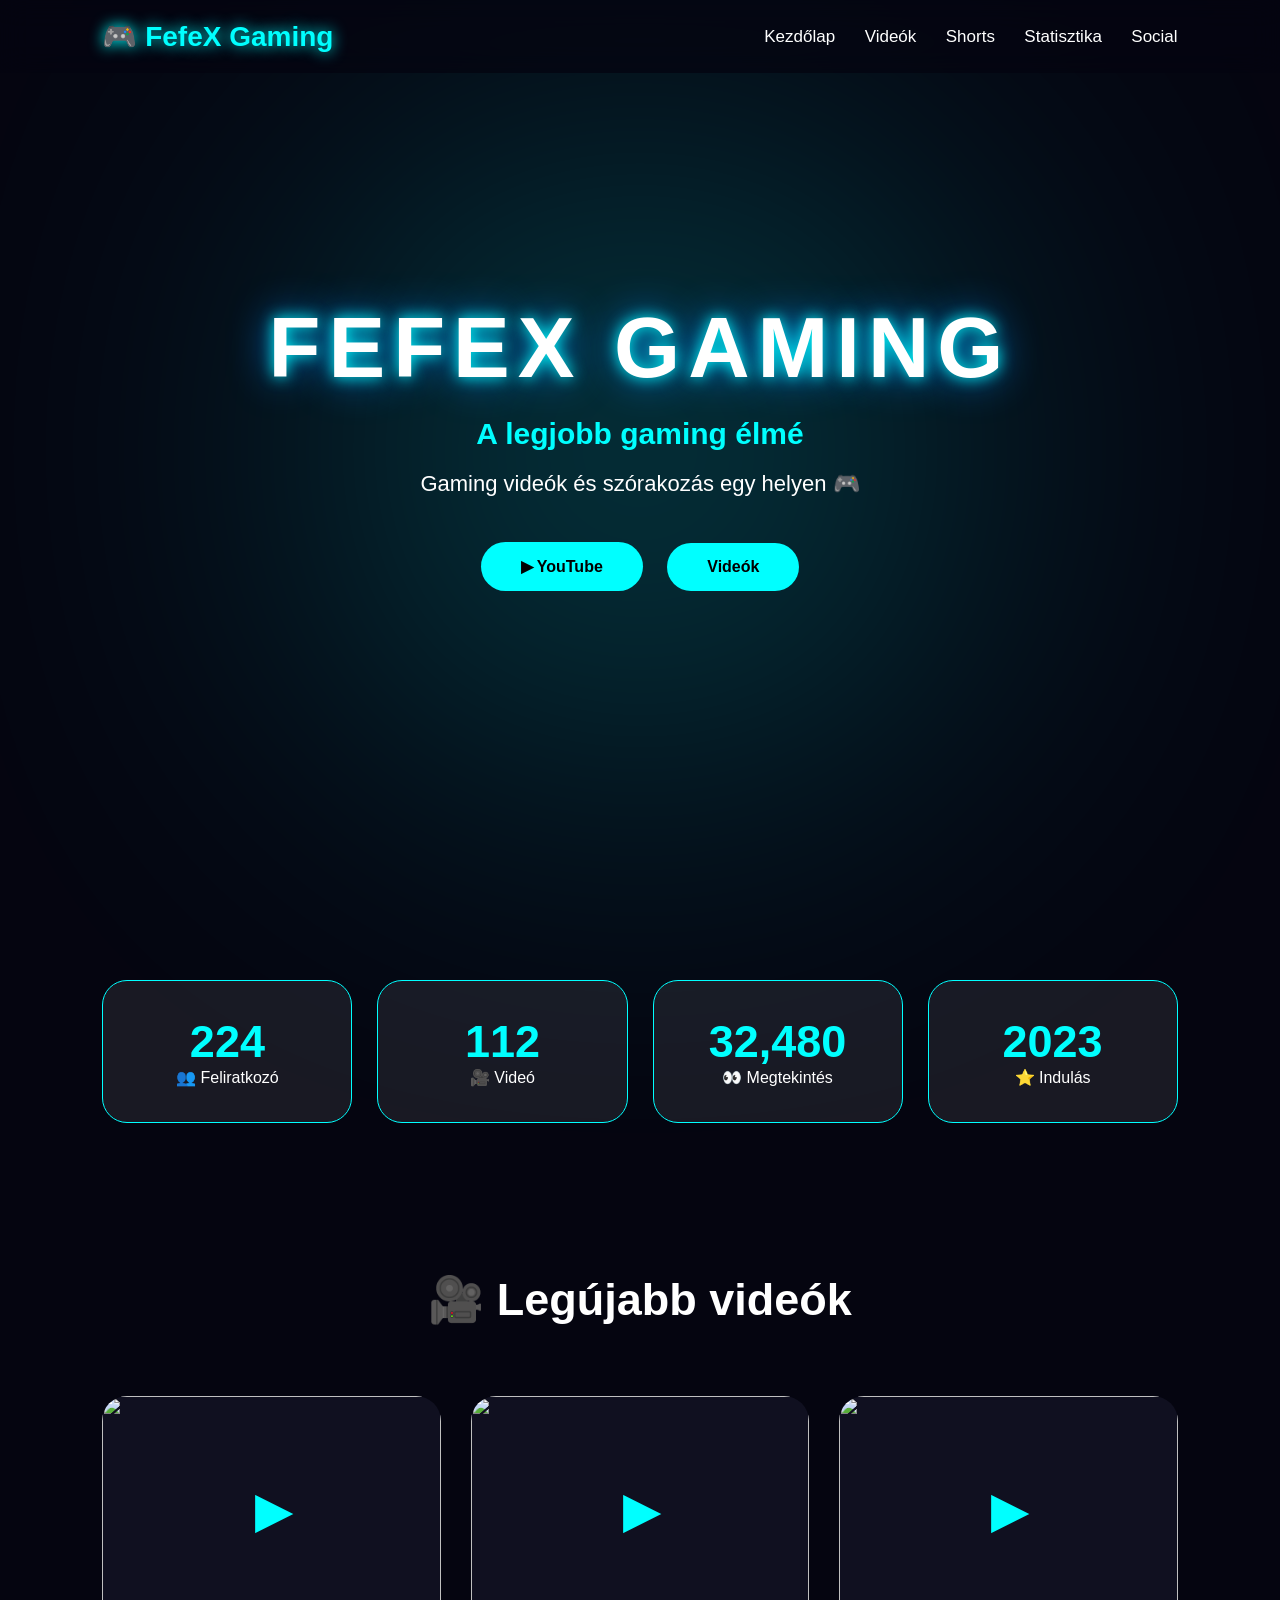
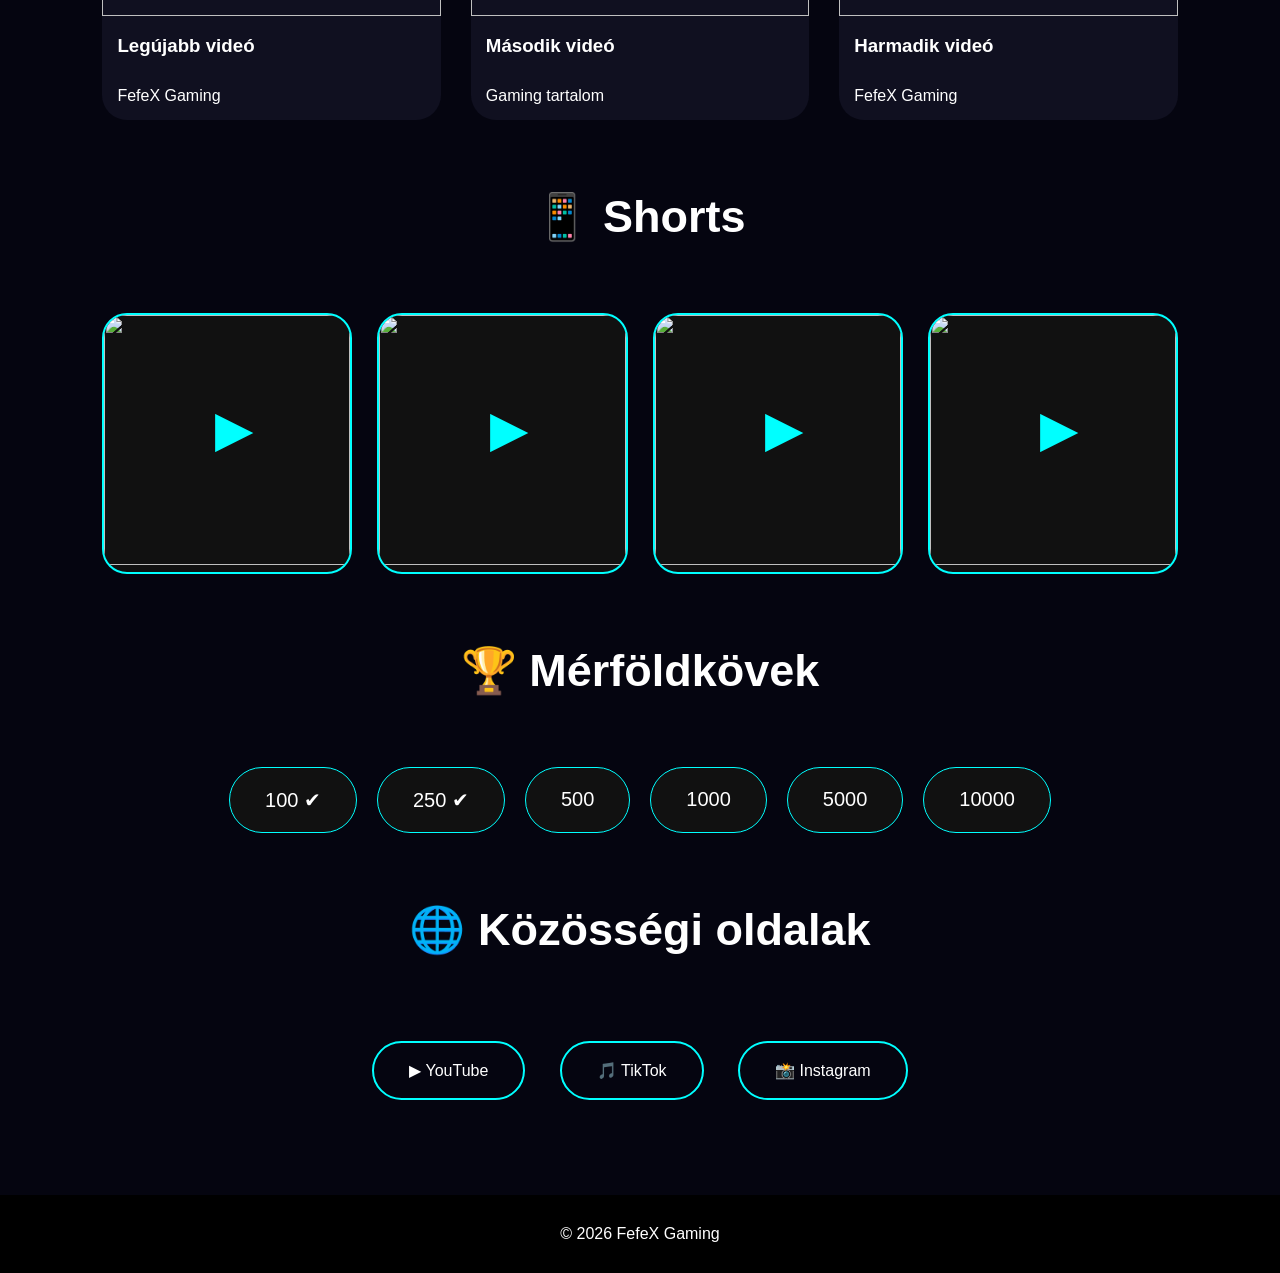
==== commit 39ff1080: "Update index.html" ====
--- a/index.html
+++ b/index.html
@@ -6,7 +6,7 @@
 <meta charset="UTF-8">
 <meta name="viewport" content="width=device-width, initial-scale=1.0">
 
-<title>FefeX Gaming | Hivatalos Oldal</title>
+<title>FefeX Gaming</title>
 
 <link rel="stylesheet" href="style.css">
 
@@ -17,11 +17,8 @@
 
 
 <div id="loader">
-
 <h1>🎮 FefeX Gaming</h1>
-
 <p>Betöltés...</p>
-
 </div>
 
 
@@ -36,14 +33,10 @@
 <nav>
 
 <a href="#home">Kezdőlap</a>
-
 <a href="#videos">Videók</a>
-
 <a href="#shorts">Shorts</a>
-
 <a href="#stats">Statisztika</a>
-
-<a href="#social">Közösség</a>
+<a href="#social">Social</a>
 
 </nav>
 
@@ -54,7 +47,6 @@
 
 
 </header>
-
 
 
 
@@ -75,13 +67,11 @@
 
 
 <p>
-Gaming videók • Shorts • Kihívások • Szórakozás 🎮
-</p>
-
+Gaming videók és szórakozás egy helyen 🎮
+</p>
 
 
 <div class="buttons">
-
 
 <a href="https://www.youtube.com/@IgaziFefeX" target="_blank">
 ▶ YouTube
@@ -154,7 +144,6 @@
 </div>
 
 
-
 <div class="stat-box">
 
 <h2>
@@ -195,9 +184,7 @@
 
 <img src="https://img.youtube.com/vi/GGg8aOQBRqk/maxresdefault.jpg">
 
-<div class="play">
-▶
-</div>
+<div class="play">▶</div>
 
 </a>
 
@@ -207,8 +194,9 @@
 </h3>
 
 <p>
-FefeX Gaming új videó 🎮
-</p>
+FefeX Gaming
+</p>
+
 
 </div>
 
@@ -221,11 +209,12 @@
 
 <a href="https://www.youtube.com/watch?v=v07cw_T7hzg" target="_blank">
 
+
 <img src="https://img.youtube.com/vi/v07cw_T7hzg/maxresdefault.jpg">
 
-<div class="play">
-▶
-</div>
+
+<div class="play">▶</div>
+
 
 </a>
 
@@ -234,6 +223,7 @@
 Második videó
 </h3>
 
+
 <p>
 Gaming tartalom
 </p>
@@ -248,16 +238,13 @@
 
 <div class="video-card">
 
-
 <a href="https://www.youtube.com/watch?v=qqLNdh8GU74&t=4s" target="_blank">
 
 
 <img src="https://img.youtube.com/vi/qqLNdh8GU74/maxresdefault.jpg">
 
 
-<div class="play">
-▶
-</div>
+<div class="play">▶</div>
 
 
 </a>
@@ -277,11 +264,12 @@
 
 
 
-
-</div>
-
-
-</section>
+</div>
+
+
+</section>
+
+
 
 
 
@@ -297,7 +285,6 @@
 </h1>
 
 
-
 <div class="short-grid">
 
 
@@ -306,13 +293,14 @@
 
 <a href="https://www.youtube.com/shorts/OegiF1IuypQ" target="_blank">
 
-<img src="https://img.youtube.com/vi/OegiF1IuypQ/maxresdefault.jpg">
-
-▶
-
-</a>
-
-</div>
+<img src="https://img.youtube.com/vi/OegiF1IuypQ/hqdefault.jpg">
+
+<div class="play">▶</div>
+
+</a>
+
+</div>
+
 
 
 
@@ -321,13 +309,14 @@
 
 <a href="https://www.youtube.com/shorts/JbzNZCU0WF4" target="_blank">
 
-<img src="https://img.youtube.com/vi/JbzNZCU0WF4/maxresdefault.jpg">
-
-▶
-
-</a>
-
-</div>
+<img src="https://img.youtube.com/vi/JbzNZCU0WF4/hqdefault.jpg">
+
+<div class="play">▶</div>
+
+</a>
+
+</div>
+
 
 
 
@@ -337,13 +326,15 @@
 
 <a href="https://www.youtube.com/shorts/BtOW0zSklF0" target="_blank">
 
-<img src="https://img.youtube.com/vi/BtOW0zSklF0/maxresdefault.jpg">
-
-▶
-
-</a>
-
-</div>
+<img src="https://img.youtube.com/vi/BtOW0zSklF0/hqdefault.jpg">
+
+<div class="play">▶</div>
+
+</a>
+
+</div>
+
+
 
 
 
@@ -353,20 +344,21 @@
 
 <a href="https://www.youtube.com/shorts/3Ee7GodIiMM" target="_blank">
 
-<img src="https://img.youtube.com/vi/3Ee7GodIiMM/maxresdefault.jpg">
-
-▶
-
-</a>
-
-</div>
-
-
-
-</div>
-
-
-</section>
+<img src="https://img.youtube.com/vi/3Ee7GodIiMM/hqdefault.jpg">
+
+<div class="play">▶</div>
+
+</a>
+
+</div>
+
+
+
+</div>
+
+
+</section>
+
 
 
 
@@ -384,24 +376,18 @@
 
 <div class="timeline">
 
-
 <div>100 ✔</div>
-
 <div>250 ✔</div>
-
 <div>500</div>
-
 <div>1000</div>
-
 <div>5000</div>
-
 <div>10000</div>
 
-
-</div>
-
-
-</section>
+</div>
+
+
+</section>
+
 
 
 
@@ -414,7 +400,7 @@
 
 
 <h1 class="title">
-🌐 Kövess engem
+🌐 Közösségi oldalak
 </h1>
 
 
@@ -439,7 +425,6 @@
 </a>
 
 
-
 </div>
 
 
--- a/style.css
+++ b/style.css
@@ -2,7 +2,7 @@
     margin:0;
     padding:0;
     box-sizing:border-box;
-    font-family:Arial, sans-serif;
+    font-family:Arial, Helvetica, sans-serif;
 }
 
 
@@ -39,11 +39,14 @@
 
 #loader h1{
 
-font-size:50px;
-color:#00ffff;
-text-shadow:0 0 20px #00ffff;
-
-}
+font-size:55px;
+color:#00ffff;
+text-shadow:0 0 30px #00ffff;
+
+}
+
+
+
 
 
 /* HEADER */
@@ -53,13 +56,14 @@
 
 position:fixed;
 top:0;
+left:0;
 width:100%;
 padding:20px 8%;
 display:flex;
 justify-content:space-between;
 align-items:center;
-background:rgba(0,0,0,.5);
-backdrop-filter:blur(10px);
+background:rgba(5,5,16,.75);
+backdrop-filter:blur(15px);
 z-index:1000;
 
 }
@@ -71,6 +75,7 @@
 font-size:28px;
 font-weight:bold;
 color:#00ffff;
+text-shadow:0 0 15px #00ffff;
 
 }
 
@@ -81,6 +86,7 @@
 color:white;
 text-decoration:none;
 margin-left:25px;
+font-size:17px;
 transition:.3s;
 
 }
@@ -104,6 +110,8 @@
 
 
 
+
+
 /* HERO */
 
 
@@ -111,11 +119,10 @@
 
 height:100vh;
 display:flex;
+justify-content:center;
 align-items:center;
-justify-content:center;
 text-align:center;
 position:relative;
-overflow:hidden;
 
 }
 
@@ -131,12 +138,12 @@
 
 .hero h1{
 
-font-size:80px;
-letter-spacing:5px;
-color:white;
+font-size:85px;
+letter-spacing:8px;
+
 text-shadow:
-0 0 10px #00ffff,
-0 0 30px #00ffff;
+0 0 15px #00ffff,
+0 0 40px #0088ff;
 
 }
 
@@ -144,8 +151,9 @@
 
 .hero h2{
 
+color:#00ffff;
 margin:20px;
-color:#00ffff;
+font-size:30px;
 
 }
 
@@ -153,29 +161,31 @@
 
 .hero p{
 
-font-size:20px;
-
-}
+font-size:22px;
+
+}
+
 
 
 
 .buttons{
 
-margin-top:30px;
-
-}
+margin-top:35px;
+
+}
+
 
 
 .buttons a{
 
 display:inline-block;
-padding:15px 35px;
+padding:15px 40px;
 margin:10px;
-border-radius:30px;
 background:#00ffff;
 color:black;
+border-radius:40px;
+font-weight:bold;
 text-decoration:none;
-font-weight:bold;
 transition:.3s;
 
 }
@@ -192,17 +202,19 @@
 
 
 
+
 .hero-circle{
 
 position:absolute;
-width:500px;
-height:500px;
+width:600px;
+height:600px;
+background:#00ffff;
 border-radius:50%;
-background:#00ffff;
-filter:blur(150px);
-opacity:.3;
-
-}
+filter:blur(180px);
+opacity:.25;
+
+}
+
 
 
 
@@ -214,10 +226,10 @@
 
 .stats{
 
+padding:80px 8%;
 display:grid;
 grid-template-columns:repeat(4,1fr);
-gap:20px;
-padding:80px 8%;
+gap:25px;
 
 }
 
@@ -226,19 +238,20 @@
 .stat-box{
 
 background:rgba(255,255,255,.08);
-padding:30px;
-border-radius:20px;
+border:1px solid #00ffff;
+border-radius:25px;
+padding:35px;
 text-align:center;
-border:1px solid #00ffff;
-transition:.3s;
-
-}
+transition:.4s;
+
+}
+
 
 
 .stat-box:hover{
 
-transform:translateY(-10px);
-box-shadow:0 0 30px #00ffff;
+transform:translateY(-15px);
+box-shadow:0 0 35px #00ffff;
 
 }
 
@@ -255,16 +268,18 @@
 
 
 
+
 /* CÍMEK */
 
 
 .title{
 
 text-align:center;
-font-size:40px;
-margin:60px;
-
-}
+font-size:45px;
+margin:70px 0;
+
+}
+
 
 
 
@@ -287,10 +302,19 @@
 .video-card{
 
 background:#101020;
-border-radius:20px;
+border-radius:25px;
 overflow:hidden;
+transition:.4s;
 position:relative;
-transition:.4s;
+
+}
+
+
+
+.video-card:hover{
+
+transform:translateY(-15px) scale(1.03);
+box-shadow:0 0 35px #00ffff;
 
 }
 
@@ -315,7 +339,67 @@
 
 
 
-.video-card:hover{
+.video-card a{
+
+text-decoration:none;
+color:white;
+
+}
+
+
+
+.play{
+
+position:absolute;
+top:85px;
+left:45%;
+font-size:50px;
+color:#00ffff;
+
+}
+
+
+
+
+
+
+/* SHORTS */
+
+
+.short-grid{
+
+display:grid;
+grid-template-columns:repeat(4,1fr);
+gap:25px;
+padding:0 8%;
+
+}
+
+
+
+.short-card{
+
+background:#111;
+border-radius:25px;
+overflow:hidden;
+border:2px solid #00ffff;
+transition:.3s;
+
+}
+
+
+
+.short-card img{
+
+width:100%;
+height:250px;
+object-fit:cover;
+
+}
+
+
+
+.short-card:hover{
 
 transform:scale(1.05);
 box-shadow:0 0 30px #00ffff;
@@ -323,64 +407,21 @@
 }
 
 
-
-.play{
-
-position:absolute;
-top:90px;
-left:45%;
-font-size:50px;
-color:#00ffff;
-
-}
-
-
-
-
-
-/* SHORTS */
-
-
-.short-grid{
-
-display:grid;
-grid-template-columns:repeat(4,1fr);
-gap:20px;
-padding:0 8%;
-
-}
-
-
-
-.short-card{
-
-height:250px;
-background:#151525;
-border-radius:20px;
-display:flex;
-align-items:center;
-justify-content:center;
-font-size:25px;
-border:2px solid #00ffff;
-transition:.3s;
-
-}
-
-
-
-.short-card:hover{
-
-transform:translateY(-10px);
-
-}
-
-
-
-
-
-
-
-/* TIMELINE */
+.short-card a{
+
+text-decoration:none;
+color:#00ffff;
+font-size:30px;
+
+}
+
+
+
+
+
+
+
+/* MÉRFÖLDKŐ */
 
 
 .timeline{
@@ -396,92 +437,65 @@
 
 .timeline div{
 
-padding:20px 30px;
+padding:20px 35px;
 background:#111;
-border-radius:30px;
+border-radius:40px;
 border:1px solid #00ffff;
-
-}
-
-
-
-
-
-
-
-/* ABOUT */
-
-
-.about-text{
-
-max-width:800px;
-margin:auto;
+font-size:20px;
+
+}
+
+
+
+
+
+
+
+/* SOCIAL */
+
+
+.social-buttons{
+
 text-align:center;
-font-size:20px;
-line-height:1.8;
-
-}
-
-
-
-
-
-/* GAME */
-
-
-.game{
-
+
+}
+
+
+
+.social-buttons a{
+
+display:inline-block;
+margin:15px;
+padding:18px 35px;
+border-radius:40px;
+border:2px solid #00ffff;
+color:white;
+text-decoration:none;
+transition:.3s;
+
+}
+
+
+
+.social-buttons a:hover{
+
+background:#00ffff;
+color:black;
+box-shadow:0 0 30px #00ffff;
+
+}
+
+
+
+
+
+
+
+footer{
+
+margin-top:80px;
+padding:30px;
 text-align:center;
-padding:80px;
-
-}
-
-
-
-#gameButton{
-
-padding:20px 40px;
-border:none;
-border-radius:30px;
-background:#00ffff;
-font-size:20px;
-cursor:pointer;
-
-}
-
-
-
-
-/* SOCIAL */
-
-
-.social-buttons{
-
-text-align:center;
-
-}
-
-
-.social-buttons a{
-
-display:inline-block;
-padding:15px 30px;
-margin:10px;
-background:#111;
-border:1px solid #00ffff;
-border-radius:30px;
-
-}
-
-
-
-
-
-
-footer{
-
-text-align:center;
-padding:30px;
 background:#000;
 
 }
@@ -491,12 +505,29 @@
 
 
 
+
 /* MOBIL */
 
 
 @media(max-width:900px){
 
 
+.hero h1{
+
+font-size:45px;
+
+}
+
+
+
+.hero h2{
+
+font-size:22px;
+
+}
+
+
+
 nav{
 
 display:none;
@@ -536,11 +567,18 @@
 
 
 
-.hero h1{
-
-font-size:45px;
-
-}
-
-
-}
+}
+
+
+
+@media(max-width:500px){
+
+
+.short-grid{
+
+grid-template-columns:1fr;
+
+}
+
+
+}
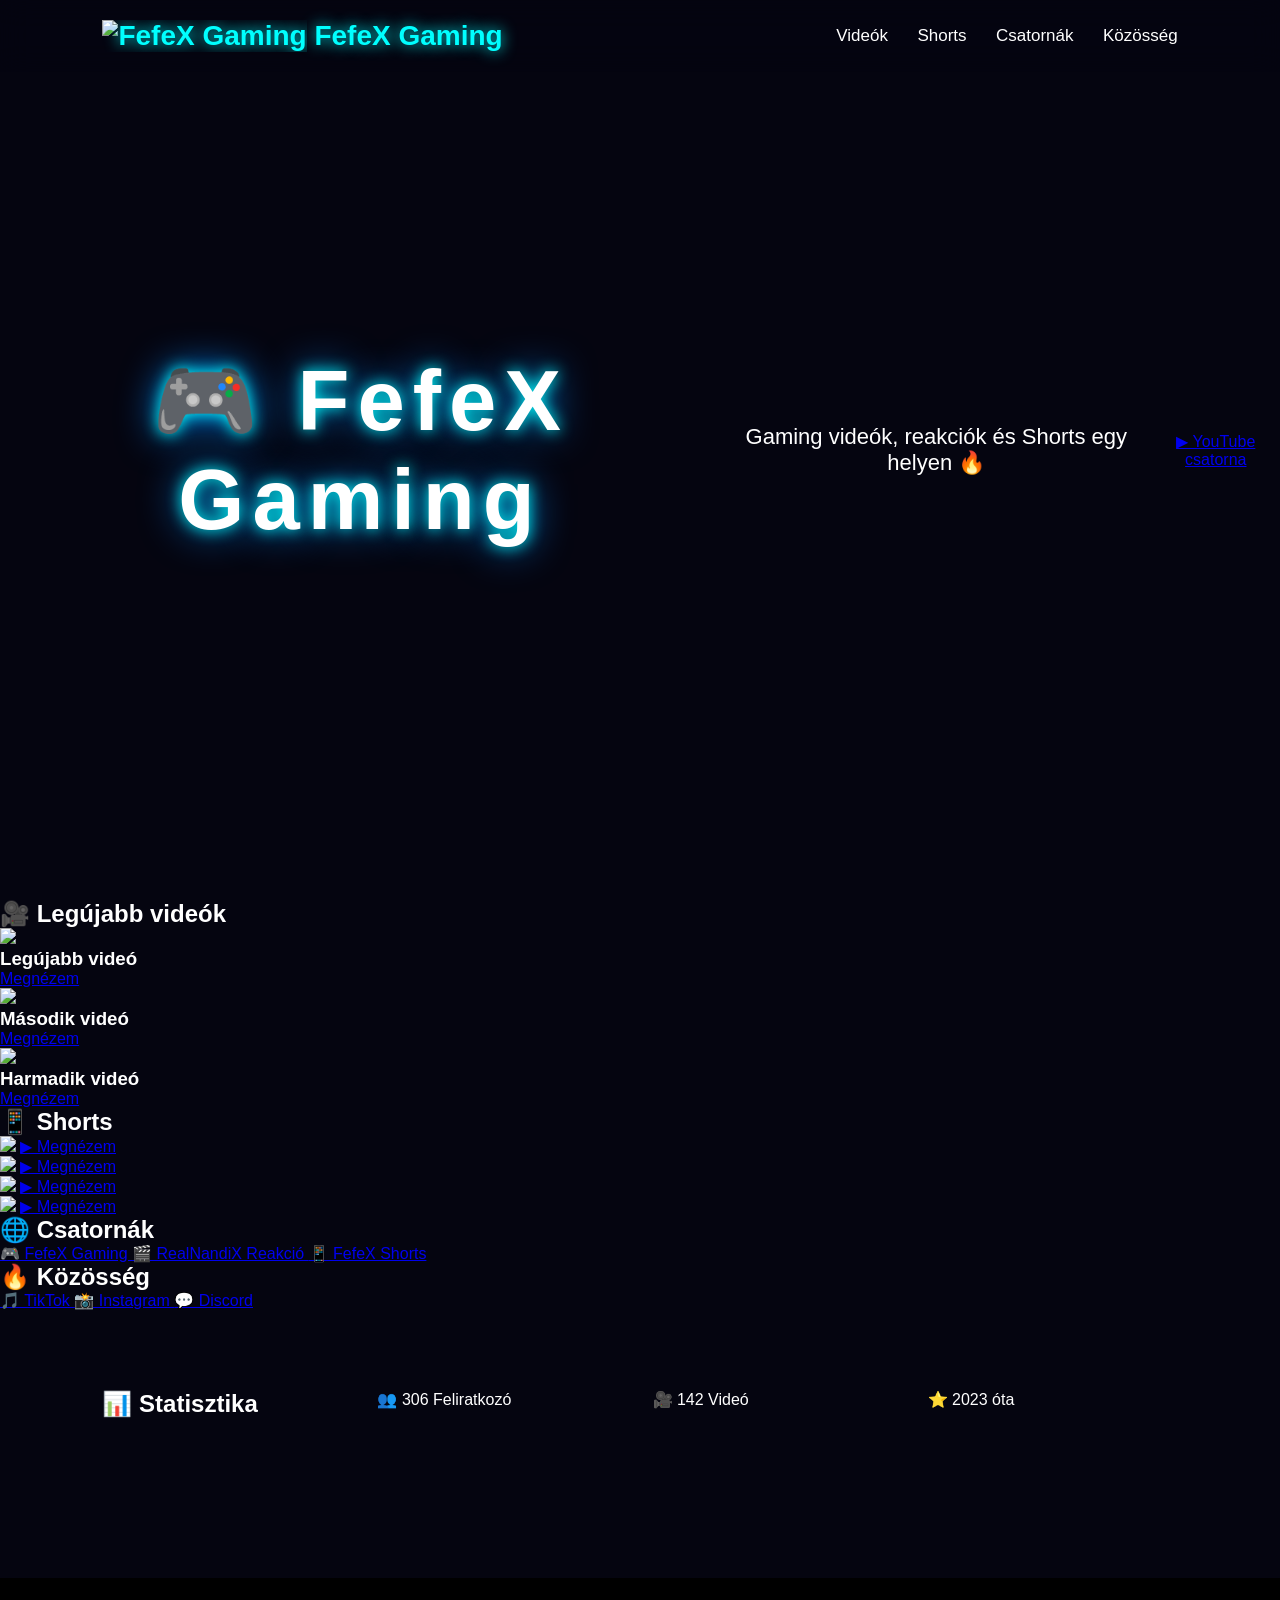
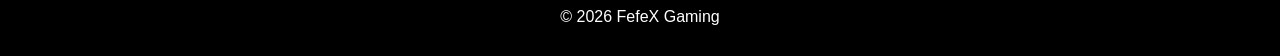
==== commit d17c8639: "Update index.html" ====
--- a/index.html
+++ b/index.html
@@ -16,145 +16,51 @@
 <body>
 
 
-<div id="loader">
-<h1>🎮 FefeX Gaming</h1>
-<p>Betöltés...</p>
-</div>
-
-
-
 <header>
 
+
 <div class="logo">
-🎮 FefeX Gaming
-</div>
+
+<img src="assets/logo.png" alt="FefeX Gaming">
+
+<span>FefeX Gaming</span>
+
+</div>
+
 
 
 <nav>
 
-<a href="#home">Kezdőlap</a>
 <a href="#videos">Videók</a>
 <a href="#shorts">Shorts</a>
-<a href="#stats">Statisztika</a>
-<a href="#social">Social</a>
+<a href="#channels">Csatornák</a>
+<a href="#social">Közösség</a>
 
 </nav>
 
 
-<div class="menu">
-☰
-</div>
-
-
 </header>
 
 
 
 
 
-<section class="hero" id="home">
-
-
-<div class="hero-content">
+<section class="hero">
 
 
 <h1>
-FEFEX GAMING
+🎮 FefeX Gaming
 </h1>
 
 
-<h2 id="typing"></h2>
-
-
 <p>
-Gaming videók és szórakozás egy helyen 🎮
+Gaming videók, reakciók és Shorts egy helyen 🔥
 </p>
 
 
-<div class="buttons">
-
 <a href="https://www.youtube.com/@IgaziFefeX" target="_blank">
-▶ YouTube
-</a>
-
-
-<a href="#videos">
-Videók
-</a>
-
-
-</div>
-
-
-</div>
-
-
-<div class="hero-circle"></div>
-
-
-</section>
-
-
-
-
-
-
-
-<section id="stats" class="stats">
-
-
-<div class="stat-box">
-
-<h2 class="counter" data-target="306">
-0
-</h2>
-
-<p>
-👥 Feliratkozó
-</p>
-
-</div>
-
-
-
-<div class="stat-box">
-
-<h2 class="counter" data-target="142">
-0
-</h2>
-
-<p>
-🎥 Videó
-</p>
-
-</div>
-
-
-
-<div class="stat-box">
-
-<h2 class="counter" data-target="58000">
-0
-</h2>
-
-<p>
-👀 Megtekintés
-</p>
-
-</div>
-
-
-<div class="stat-box">
-
-<h2>
-2023
-</h2>
-
-<p>
-⭐ Indulás
-</p>
-
-</div>
+▶ YouTube csatorna
+</a>
 
 
 </section>
@@ -168,267 +74,261 @@
 <section id="videos">
 
 
-<h1 class="title">
+<h2>
 🎥 Legújabb videók
-</h1>
-
-
-
-<div class="video-grid">
-
-
-
-<div class="video-card">
-
-<a href="https://www.youtube.com/watch?v=GGg8aOQBRqk" target="_blank">
+</h2>
+
+
+<div class="cards">
+
+
+<div class="card">
 
 <img src="https://img.youtube.com/vi/GGg8aOQBRqk/maxresdefault.jpg">
-
-<div class="play">▶</div>
-
-</a>
-
 
 <h3>
 Legújabb videó
 </h3>
 
-<p>
-FefeX Gaming
-</p>
-
-
-</div>
-
-
-
-
-
-
-<div class="video-card">
-
-<a href="https://www.youtube.com/watch?v=v07cw_T7hzg" target="_blank">
-
+<a href="https://www.youtube.com/watch?v=GGg8aOQBRqk">
+Megnézem
+</a>
+
+</div>
+
+
+
+
+
+<div class="card">
 
 <img src="https://img.youtube.com/vi/v07cw_T7hzg/maxresdefault.jpg">
-
-
-<div class="play">▶</div>
-
-
-</a>
-
 
 <h3>
 Második videó
 </h3>
 
-
-<p>
-Gaming tartalom
-</p>
-
-
-</div>
-
-
-
-
-
-
-<div class="video-card">
-
-<a href="https://www.youtube.com/watch?v=qqLNdh8GU74&t=4s" target="_blank">
-
+<a href="https://www.youtube.com/watch?v=v07cw_T7hzg">
+Megnézem
+</a>
+
+</div>
+
+
+
+
+
+<div class="card">
 
 <img src="https://img.youtube.com/vi/qqLNdh8GU74/maxresdefault.jpg">
-
-
-<div class="play">▶</div>
-
-
-</a>
-
 
 <h3>
 Harmadik videó
 </h3>
 
+<a href="https://www.youtube.com/watch?v=qqLNdh8GU74">
+Megnézem
+</a>
+
+</div>
+
+
+</div>
+
+
+</section>
+
+
+
+
+
+
+
+
+<section id="shorts">
+
+
+<h2>
+📱 Shorts
+</h2>
+
+
+<div class="cards">
+
+
+<div class="card">
+
+<img src="https://img.youtube.com/vi/OegiF1IuypQ/hqdefault.jpg">
+
+<a href="https://youtube.com/shorts/OegiF1IuypQ">
+▶ Megnézem
+</a>
+
+</div>
+
+
+
+<div class="card">
+
+<img src="https://img.youtube.com/vi/JbzNZCU0WF4/hqdefault.jpg">
+
+<a href="https://youtube.com/shorts/JbzNZCU0WF4">
+▶ Megnézem
+</a>
+
+</div>
+
+
+
+
+<div class="card">
+
+<img src="https://img.youtube.com/vi/BtOW0zSklF0/hqdefault.jpg">
+
+<a href="https://youtube.com/shorts/BtOW0zSklF0">
+▶ Megnézem
+</a>
+
+</div>
+
+
+
+
+<div class="card">
+
+<img src="https://img.youtube.com/vi/3Ee7GodIiMM/hqdefault.jpg">
+
+<a href="https://youtube.com/shorts/3Ee7GodIiMM">
+▶ Megnézem
+</a>
+
+</div>
+
+
+</div>
+
+
+</section>
+
+
+
+
+
+
+
+
+
+<section id="channels">
+
+
+<h2>
+🌐 Csatornák
+</h2>
+
+
+
+<div class="social-box">
+
+
+<a href="https://www.youtube.com/@IgaziFefeX">
+🎮 FefeX Gaming
+</a>
+
+
+
+<a href="https://youtube.com/@RealNandiX">
+🎬 RealNandiX Reakció
+</a>
+
+
+
+
+<a href="https://youtube.com/@fefexshorts">
+📱 FefeX Shorts
+</a>
+
+
+
+</div>
+
+
+</section>
+
+
+
+
+
+
+
+
+<section id="social">
+
+
+<h2>
+🔥 Közösség
+</h2>
+
+
+
+<div class="social-box">
+
+
+<a href="https://www.tiktok.com/@fefexgaming2023">
+🎵 TikTok
+</a>
+
+
+
+<a href="https://www.instagram.com/fefex2026_/">
+📸 Instagram
+</a>
+
+
+
+
+<a href="#">
+💬 Discord
+</a>
+
+
+
+</div>
+
+
+</section>
+
+
+
+
+
+
+
+
+<section class="stats">
+
+
+<h2>
+📊 Statisztika
+</h2>
+
 
 <p>
-FefeX Gaming
+👥 306 Feliratkozó
 </p>
 
 
-</div>
-
-
-
-</div>
-
-
-</section>
-
-
-
-
-
-
-
-
-
-<section id="shorts">
-
-
-<h1 class="title">
-📱 Shorts
-</h1>
-
-
-<div class="short-grid">
-
-
-
-<div class="short-card">
-
-<a href="https://www.youtube.com/shorts/OegiF1IuypQ" target="_blank">
-
-<img src="https://img.youtube.com/vi/OegiF1IuypQ/hqdefault.jpg">
-
-<div class="play">▶</div>
-
-</a>
-
-</div>
-
-
-
-
-
-<div class="short-card">
-
-<a href="https://www.youtube.com/shorts/JbzNZCU0WF4" target="_blank">
-
-<img src="https://img.youtube.com/vi/JbzNZCU0WF4/hqdefault.jpg">
-
-<div class="play">▶</div>
-
-</a>
-
-</div>
-
-
-
-
-
-
-<div class="short-card">
-
-<a href="https://www.youtube.com/shorts/BtOW0zSklF0" target="_blank">
-
-<img src="https://img.youtube.com/vi/BtOW0zSklF0/hqdefault.jpg">
-
-<div class="play">▶</div>
-
-</a>
-
-</div>
-
-
-
-
-
-
-
-<div class="short-card">
-
-<a href="https://www.youtube.com/shorts/3Ee7GodIiMM" target="_blank">
-
-<img src="https://img.youtube.com/vi/3Ee7GodIiMM/hqdefault.jpg">
-
-<div class="play">▶</div>
-
-</a>
-
-</div>
-
-
-
-</div>
-
-
-</section>
-
-
-
-
-
-
-
-
-<section class="milestones">
-
-
-<h1 class="title">
-🏆 Mérföldkövek
-</h1>
-
-
-<div class="timeline">
-
-<div>100 ✔</div>
-<div>250 ✔</div>
-<div>500</div>
-<div>1000</div>
-<div>5000</div>
-<div>10000</div>
-
-</div>
-
-
-</section>
-
-
-
-
-
-
-
-
-
-<section id="social">
-
-
-<h1 class="title">
-🌐 Közösségi oldalak
-</h1>
-
-
-
-<div class="social-buttons">
-
-
-<a href="https://www.youtube.com/@IgaziFefeX" target="_blank">
-▶ YouTube
-</a>
-
-
-
-<a href="https://www.tiktok.com/@fefexgaming2023" target="_blank">
-🎵 TikTok
-</a>
-
-
-
-<a href="https://www.instagram.com/fefex2026_/" target="_blank">
-📸 Instagram
-</a>
-
-
-</div>
-
-
-</section>
+<p>
+🎥 142 Videó
+</p>
+
+
+<p>
+⭐ 2023 óta
+</p>
+
+
+</section>
+
 
 
 
@@ -437,15 +337,12 @@
 
 <footer>
 
-<p>
 © 2026 FefeX Gaming
-</p>
 
 </footer>
 
 
 
-
 <script src="script.js"></script>
 
 
